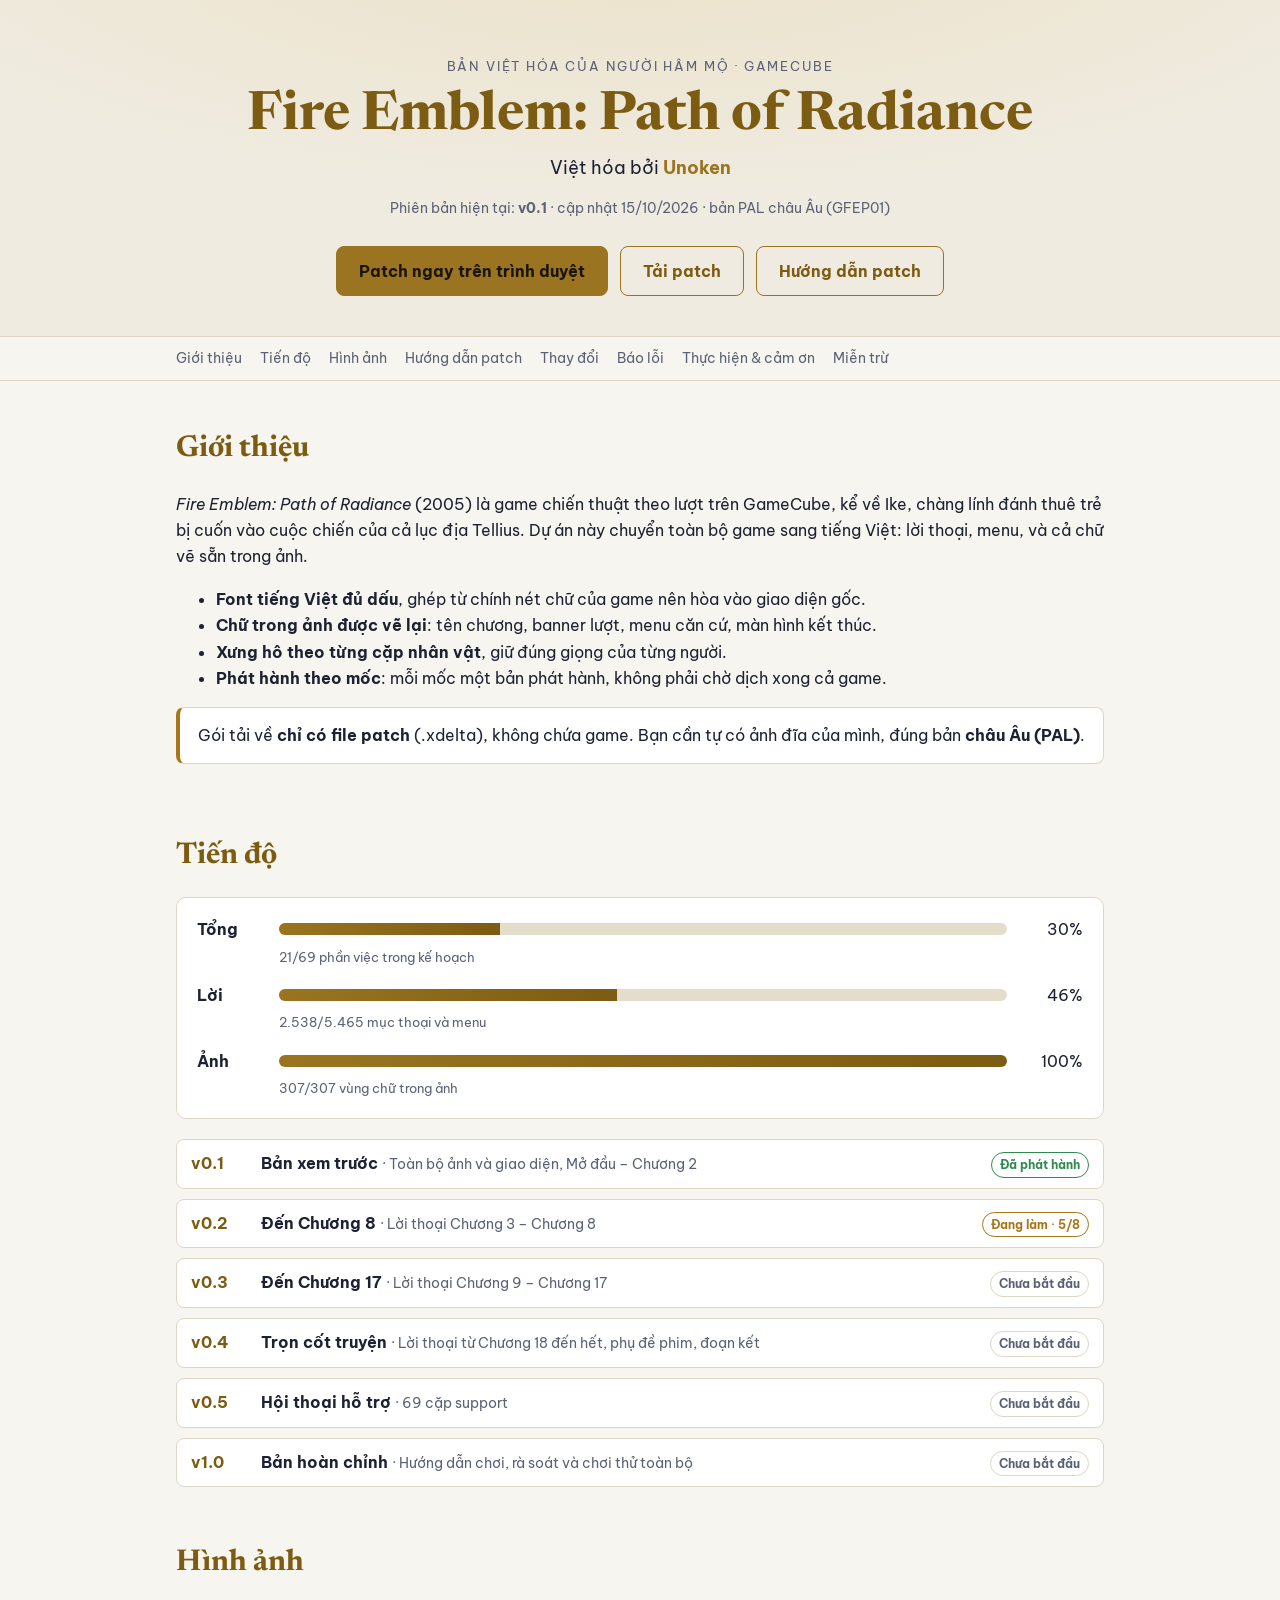
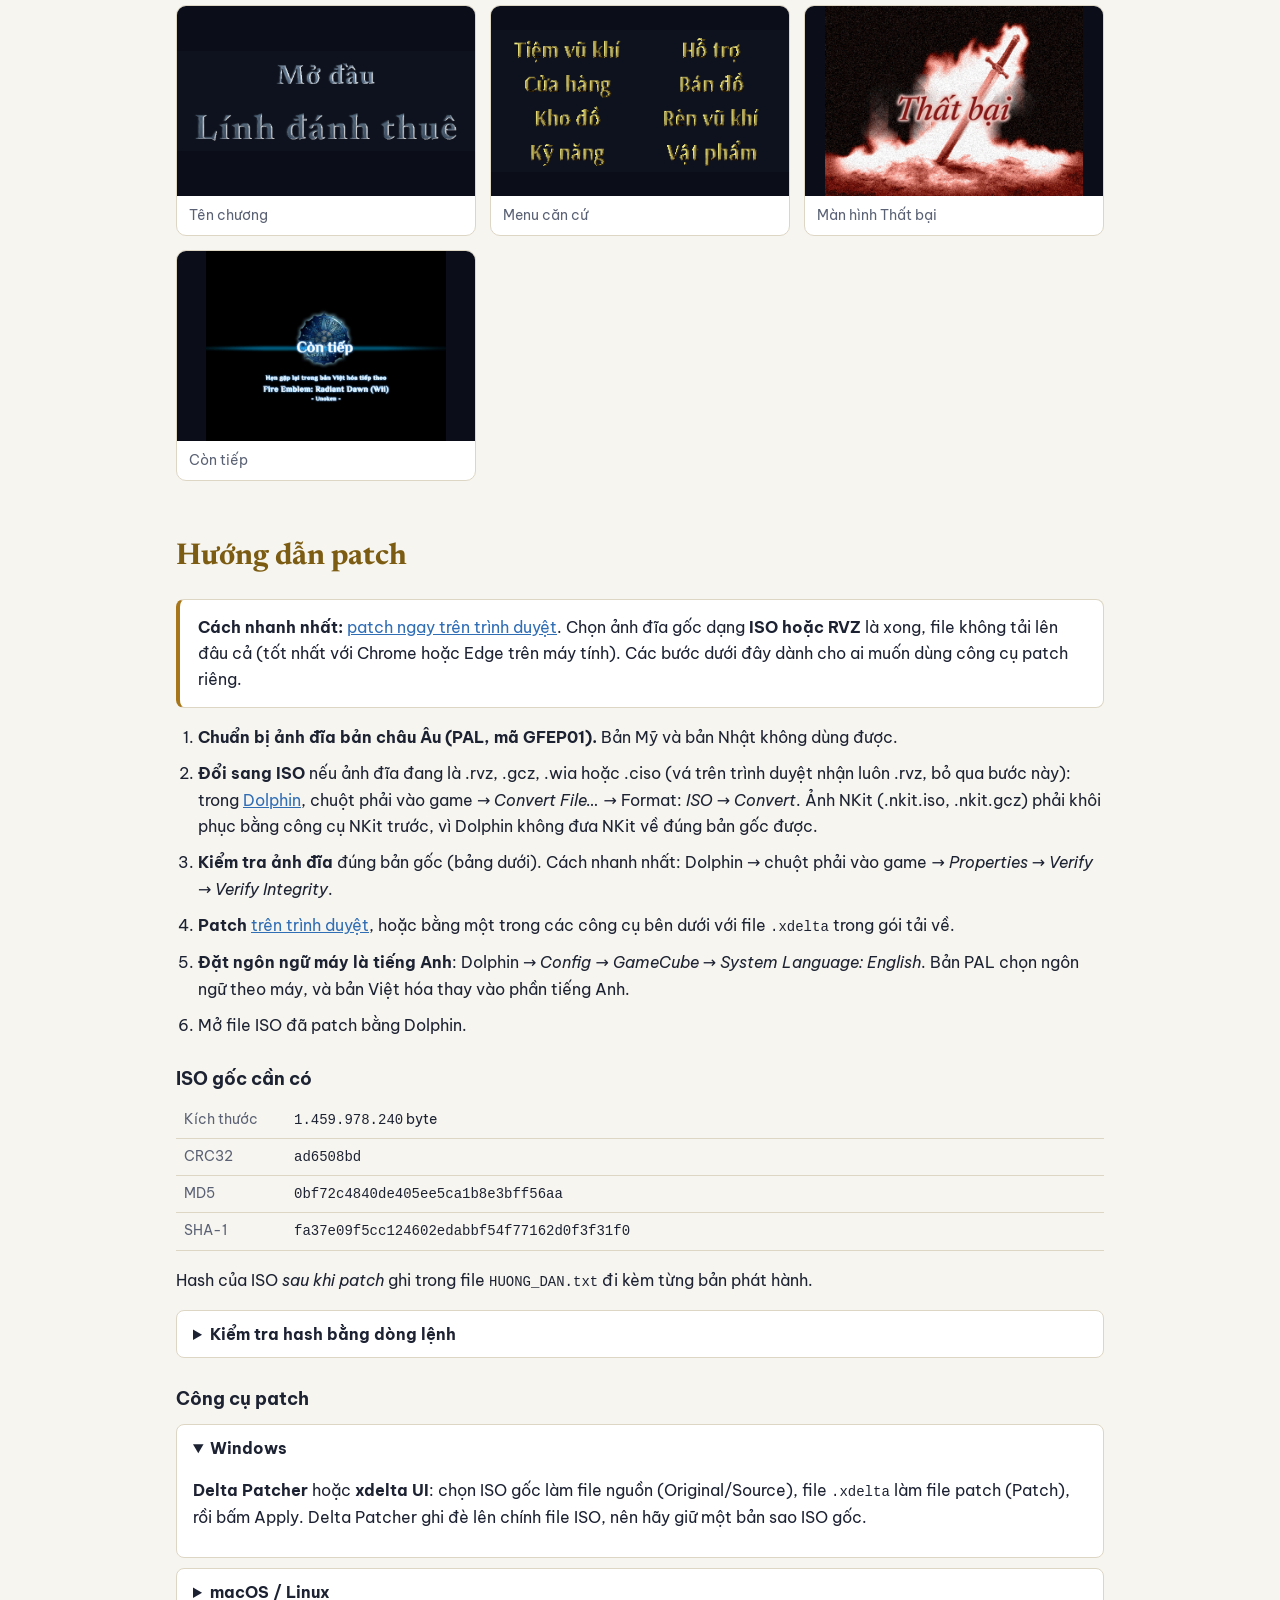
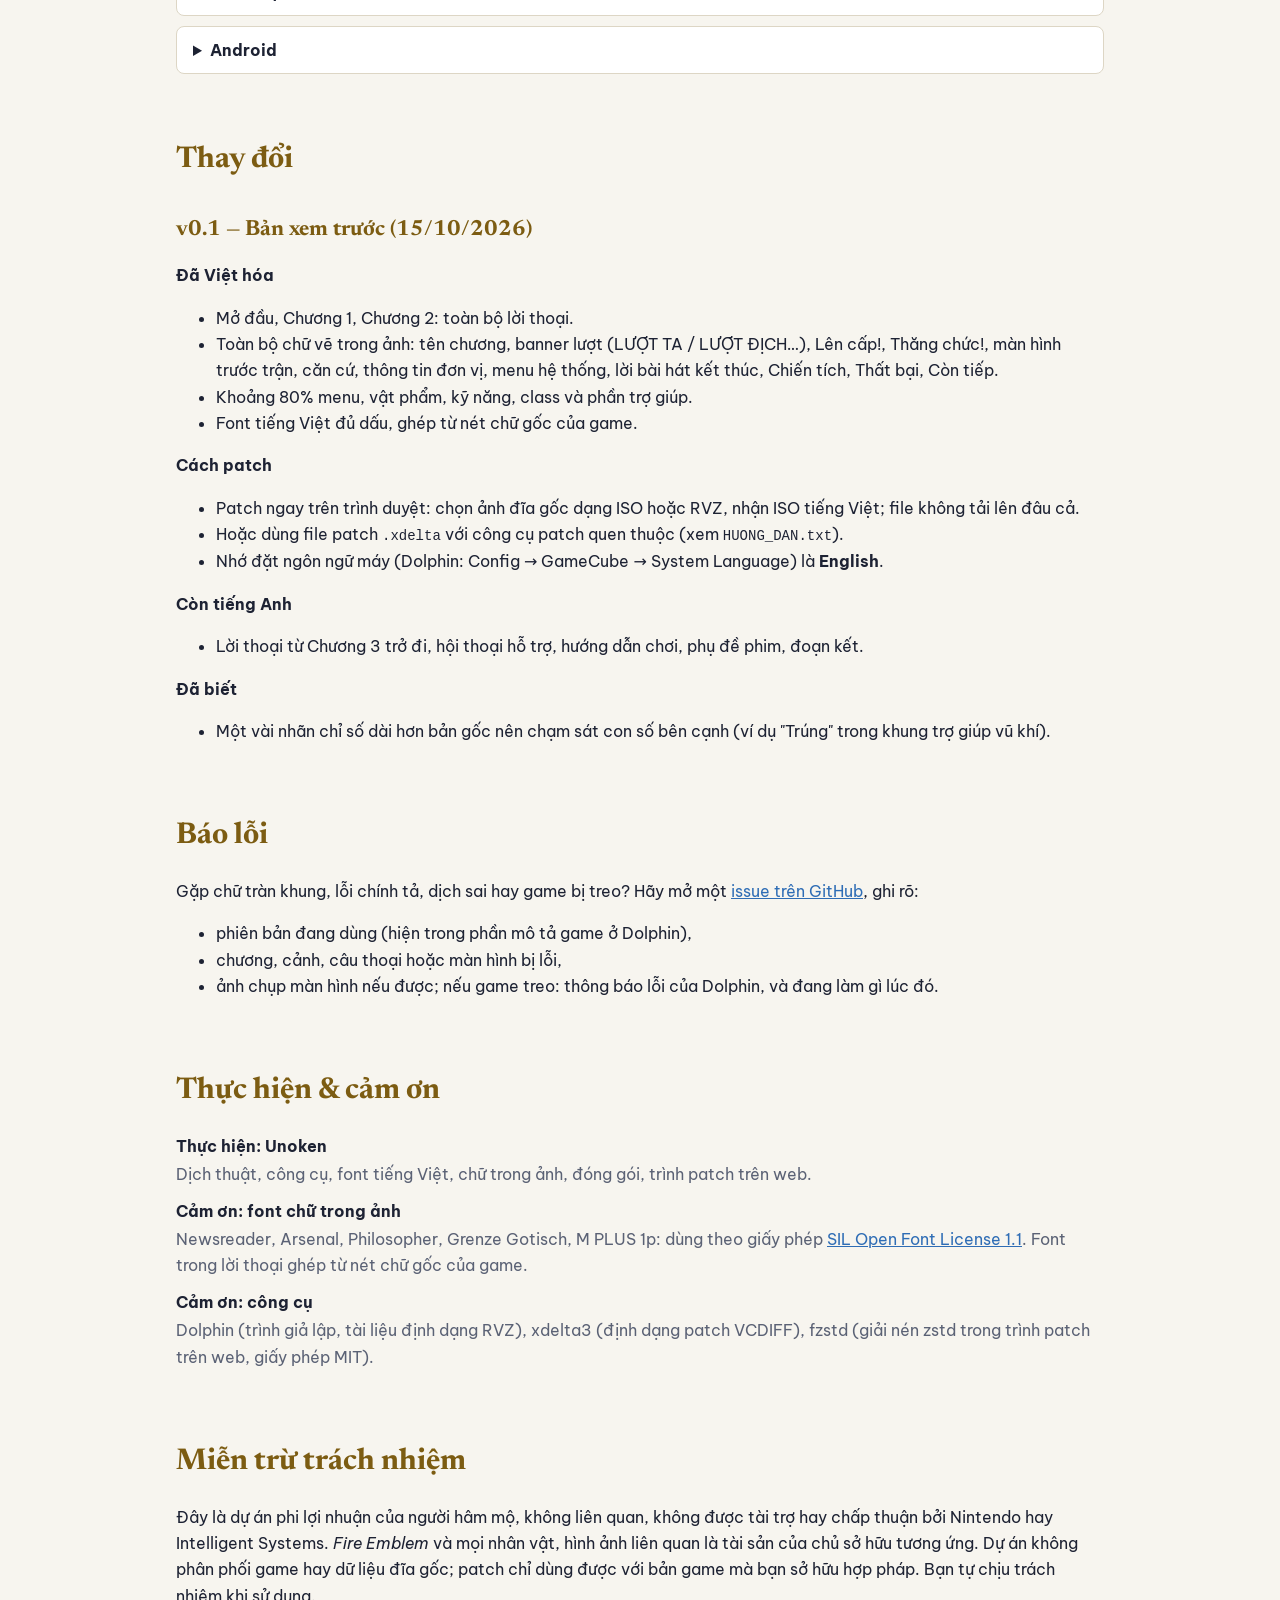
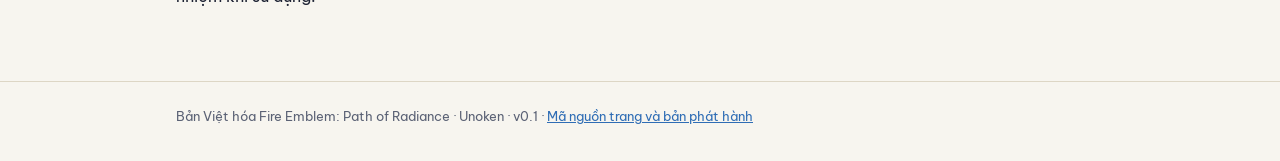
==== index.html @ 2a1ed5e8 "Trang web v0.1 (2026-10-15)" ====
<!doctype html>
<html lang="vi">
<head>
<meta charset="utf-8">
<meta name="viewport" content="width=device-width, initial-scale=1">
<title>Fire Emblem: Path of Radiance — Bản Việt hóa</title>
<meta name="description" content="Bản Việt hóa do người hâm mộ thực hiện cho Fire Emblem: Path of Radiance (GameCube, bản PAL châu Âu). Patch ngay trên trình duyệt hoặc file patch xdelta, hướng dẫn, tiến độ dịch.">
<link rel="preconnect" href="https://fonts.googleapis.com">
<link rel="preconnect" href="https://fonts.gstatic.com" crossorigin>
<link href="https://fonts.googleapis.com/css2?family=Be+Vietnam+Pro:wght@400;500;700&family=Newsreader:opsz,wght@6..72,600;6..72,700&display=swap" rel="stylesheet">
<link rel="stylesheet" href="assets/style.css">
</head>
<body>
<header class="hero">
  <div class="wrap">
    <p class="kicker">Bản Việt hóa của người hâm mộ · GameCube</p>
    <h1>Fire Emblem: Path of Radiance</h1>
    <p class="sub">Việt hóa bởi <span class="by">Unoken</span></p>
    <p class="meta">Phiên bản hiện tại: <strong>v0.1</strong> · cập nhật 15/10/2026 · bản PAL châu Âu (GFEP01)</p>
    <div class="btns">
      <a class="btn primary" href="patch/">Patch ngay trên trình duyệt</a>
      <a class="btn" href="https://github.com/Unoken/FE9-VietHoa/releases/latest">Tải patch</a>
      <a class="btn" href="#huong-dan">Hướng dẫn patch</a>
    </div>
  </div>
</header>

<nav class="toc"><div class="wrap">
  <a href="#gioi-thieu">Giới thiệu</a><a href="#tien-do">Tiến độ</a><a href="#anh">Hình ảnh</a>
  <a href="#huong-dan">Hướng dẫn patch</a><a href="#thay-doi">Thay đổi</a><a href="#bao-loi">Báo lỗi</a>
  <a href="#cam-on">Thực hiện & cảm ơn</a><a href="#mien-tru">Miễn trừ</a>
</div></nav>

<main class="wrap">
<section id="gioi-thieu">
  <h2>Giới thiệu</h2>
  <p><em>Fire Emblem: Path of Radiance</em> (2005) là game chiến thuật theo lượt trên GameCube, kể về Ike, chàng lính đánh thuê trẻ bị cuốn vào cuộc chiến của cả lục địa Tellius. Dự án này chuyển toàn bộ game sang tiếng Việt: lời thoại, menu, và cả chữ vẽ sẵn trong ảnh.</p>
  <ul>
    <li><strong>Font tiếng Việt đủ dấu</strong>, ghép từ chính nét chữ của game nên hòa vào giao diện gốc.</li>
    <li><strong>Chữ trong ảnh được vẽ lại</strong>: tên chương, banner lượt, menu căn cứ, màn hình kết thúc.</li>
    <li><strong>Xưng hô theo từng cặp nhân vật</strong>, giữ đúng giọng của từng người.</li>
    <li><strong>Phát hành theo mốc</strong>: mỗi mốc một bản phát hành, không phải chờ dịch xong cả game.</li>
  </ul>
  <div class="note">Gói tải về <strong>chỉ có file patch</strong> (.xdelta), không chứa game. Bạn cần tự có ảnh đĩa của mình, đúng bản <strong>châu Âu (PAL)</strong>.</div>
</section>

<section id="tien-do">
  <h2>Tiến độ</h2>
  <div class="card progress">
    <div class="prow"><span class="lbl">Tổng</span><div class="bar"><i style="width:30.4%"></i></div><span class="pct">30%</span><span class="det">21/69 phần việc trong kế hoạch</span></div>
    <div class="prow"><span class="lbl">Lời</span><div class="bar"><i style="width:46.4%"></i></div><span class="pct">46%</span><span class="det">2.538/5.465 mục thoại và menu</span></div>
    <div class="prow"><span class="lbl">Ảnh</span><div class="bar"><i style="width:100.0%"></i></div><span class="pct">100%</span><span class="det">307/307 vùng chữ trong ảnh</span></div>
  </div>
  <ul class="miles">
    <li><span class="id">v0.1</span><span><strong>Bản xem trước</strong> <span class="desc">· Toàn bộ ảnh và giao diện, Mở đầu – Chương 2</span></span><span class="tag done">Đã phát hành</span></li>
    <li><span class="id">v0.2</span><span><strong>Đến Chương 8</strong> <span class="desc">· Lời thoại Chương 3 – Chương 8</span></span><span class="tag doing">Đang làm · 5/8</span></li>
    <li><span class="id">v0.3</span><span><strong>Đến Chương 17</strong> <span class="desc">· Lời thoại Chương 9 – Chương 17</span></span><span class="tag">Chưa bắt đầu</span></li>
    <li><span class="id">v0.4</span><span><strong>Trọn cốt truyện</strong> <span class="desc">· Lời thoại từ Chương 18 đến hết, phụ đề phim, đoạn kết</span></span><span class="tag">Chưa bắt đầu</span></li>
    <li><span class="id">v0.5</span><span><strong>Hội thoại hỗ trợ</strong> <span class="desc">· 69 cặp support</span></span><span class="tag">Chưa bắt đầu</span></li>
    <li><span class="id">v1.0</span><span><strong>Bản hoàn chỉnh</strong> <span class="desc">· Hướng dẫn chơi, rà soát và chơi thử toàn bộ</span></span><span class="tag">Chưa bắt đầu</span></li>
  </ul>
</section>

<section id="anh">
  <h2>Hình ảnh</h2>
  <div class="gallery">
    <figure><img src="assets/screens/ten-chuong.png" alt="Tên chương" loading="lazy"><figcaption>Tên chương</figcaption></figure>
    <figure><img src="assets/screens/menu-can-cu.png" alt="Menu căn cứ" loading="lazy"><figcaption>Menu căn cứ</figcaption></figure>
    <figure><img src="assets/screens/that-bai.png" alt="Màn hình Thất bại" loading="lazy"><figcaption>Màn hình Thất bại</figcaption></figure>
    <figure><img src="assets/screens/con-tiep.png" alt="Còn tiếp" loading="lazy"><figcaption>Còn tiếp</figcaption></figure>
  </div>
</section>

<section id="huong-dan">
  <h2>Hướng dẫn patch</h2>
  <div class="note"><strong>Cách nhanh nhất:</strong> <a href="patch/">patch ngay trên trình duyệt</a>. Chọn ảnh đĩa gốc dạng <strong>ISO hoặc RVZ</strong> là xong, file không tải lên đâu cả (tốt nhất với Chrome hoặc Edge trên máy tính). Các bước dưới đây dành cho ai muốn dùng công cụ patch riêng.</div>
  <ol class="steps">
    <li><strong>Chuẩn bị ảnh đĩa bản châu Âu (PAL, mã GFEP01).</strong> Bản Mỹ và bản Nhật không dùng được.</li>
    <li><strong>Đổi sang ISO</strong> nếu ảnh đĩa đang là .rvz, .gcz, .wia hoặc .ciso (vá trên trình duyệt nhận luôn .rvz, bỏ qua bước này): trong <a href="https://dolphin-emu.org">Dolphin</a>, chuột phải vào game → <em>Convert File…</em> → Format: <em>ISO</em> → <em>Convert</em>.
      Ảnh NKit (.nkit.iso, .nkit.gcz) phải khôi phục bằng công cụ NKit trước, vì Dolphin không đưa NKit về đúng bản gốc được.</li>
    <li><strong>Kiểm tra ảnh đĩa</strong> đúng bản gốc (bảng dưới). Cách nhanh nhất: Dolphin → chuột phải vào game → <em>Properties</em> → <em>Verify</em> → <em>Verify Integrity</em>.</li>
    <li><strong>Patch</strong> <a href="patch/">trên trình duyệt</a>, hoặc bằng một trong các công cụ bên dưới với file <code>.xdelta</code> trong gói tải về.</li>
    <li><strong>Đặt ngôn ngữ máy là tiếng Anh</strong>: Dolphin → <em>Config</em> → <em>GameCube</em> → <em>System Language: English</em>. Bản PAL chọn ngôn ngữ theo máy, và bản Việt hóa thay vào phần tiếng Anh.</li>
    <li>Mở file ISO đã patch bằng Dolphin.</li>
  </ol>

  <h3>ISO gốc cần có</h3>
  <table class="hash">
    <tr><td>Kích thước</td><td><code>1.459.978.240</code> byte</td></tr>
    <tr><td>CRC32</td><td><code>ad6508bd</code></td></tr>
    <tr><td>MD5</td><td><code>0bf72c4840de405ee5ca1b8e3bff56aa</code></td></tr>
    <tr><td>SHA-1</td><td><code>fa37e09f5cc124602edabbf54f77162d0f3f31f0</code></td></tr>
  </table>
  <p>Hash của ISO <em>sau khi patch</em> ghi trong file <code>HUONG_DAN.txt</code> đi kèm từng bản phát hành.</p>
  <details><summary>Kiểm tra hash bằng dòng lệnh</summary>
    <p>Windows (PowerShell):</p><pre>Get-FileHash -Algorithm SHA1 "game.iso"</pre>
    <p>macOS:</p><pre>shasum -a 1 game.iso</pre>
    <p>Linux:</p><pre>sha1sum game.iso</pre>
  </details>

  <h3>Công cụ patch</h3>
  <details open><summary>Windows</summary>
    <p><strong>Delta Patcher</strong> hoặc <strong>xdelta UI</strong>: chọn ISO gốc làm file nguồn (Original/Source), file <code>.xdelta</code> làm file patch (Patch), rồi bấm Apply. Delta Patcher ghi đè lên chính file ISO, nên hãy giữ một bản sao ISO gốc.</p>
  </details>
  <details><summary>macOS / Linux</summary>
    <p>Dùng <strong>Delta Patcher</strong> (có giao diện), hoặc dòng lệnh <code>xdelta3</code> (macOS: <code>brew install xdelta</code>; Linux: <code>sudo apt install xdelta3</code>):</p>
    <pre>xdelta3 -d -s "ISO gốc.iso" FE9-VietHoa-Unoken-v0.1.xdelta FE9-VietHoa-Unoken-v0.1.iso</pre>
  </details>
  <details><summary>Android</summary>
    <p>Dùng <strong>UniPatcher</strong>: chọn file patch <code>.xdelta</code> và file ISO gốc, rồi bấm patch. Sau đó mở bằng Dolphin cho Android.</p>
  </details>
</section>

<section id="thay-doi" class="changelog">
  <h2>Thay đổi</h2>
  <h3>v0.1 — Bản xem trước (15/10/2026)</h3>
  <h4>Đã Việt hóa</h4>
  <ul>
    <li>Mở đầu, Chương 1, Chương 2: toàn bộ lời thoại.</li>
    <li>Toàn bộ chữ vẽ trong ảnh: tên chương, banner lượt (LƯỢT TA / LƯỢT ĐỊCH…), Lên cấp!, Thăng chức!, màn hình trước trận, căn cứ, thông tin đơn vị, menu hệ thống, lời bài hát kết thúc, Chiến tích, Thất bại, Còn tiếp.</li>
    <li>Khoảng 80% menu, vật phẩm, kỹ năng, class và phần trợ giúp.</li>
    <li>Font tiếng Việt đủ dấu, ghép từ nét chữ gốc của game.</li>
  </ul>
  <h4>Cách patch</h4>
  <ul>
    <li>Patch ngay trên trình duyệt: chọn ảnh đĩa gốc dạng ISO hoặc RVZ, nhận ISO tiếng Việt; file không tải lên đâu cả.</li>
    <li>Hoặc dùng file patch <code>.xdelta</code> với công cụ patch quen thuộc (xem <code>HUONG_DAN.txt</code>).</li>
    <li>Nhớ đặt ngôn ngữ máy (Dolphin: Config → GameCube → System Language) là <strong>English</strong>.</li>
  </ul>
  <h4>Còn tiếng Anh</h4>
  <ul>
    <li>Lời thoại từ Chương 3 trở đi, hội thoại hỗ trợ, hướng dẫn chơi, phụ đề phim, đoạn kết.</li>
  </ul>
  <h4>Đã biết</h4>
  <ul>
    <li>Một vài nhãn chỉ số dài hơn bản gốc nên chạm sát con số bên cạnh (ví dụ &quot;Trúng&quot; trong khung trợ giúp vũ khí).</li>
  </ul>
</section>

<section id="bao-loi">
  <h2>Báo lỗi</h2>
  <p>Gặp chữ tràn khung, lỗi chính tả, dịch sai hay game bị treo? Hãy mở một <a href="https://github.com/Unoken/FE9-VietHoa/issues">issue trên GitHub</a>, ghi rõ:</p>
  <ul>
    <li>phiên bản đang dùng (hiện trong phần mô tả game ở Dolphin),</li>
    <li>chương, cảnh, câu thoại hoặc màn hình bị lỗi,</li>
    <li>ảnh chụp màn hình nếu được; nếu game treo: thông báo lỗi của Dolphin, và đang làm gì lúc đó.</li>
  </ul>
</section>

<section id="cam-on">
  <h2>Thực hiện & cảm ơn</h2>
  <dl class="credits">
    <dt>Thực hiện: Unoken</dt><dd>Dịch thuật, công cụ, font tiếng Việt, chữ trong ảnh, đóng gói, trình patch trên web.</dd>
    <dt>Cảm ơn: font chữ trong ảnh</dt><dd>Newsreader, Arsenal, Philosopher, Grenze Gotisch, M PLUS 1p: dùng theo giấy phép <a href="https://openfontlicense.org">SIL Open Font License 1.1</a>. Font trong lời thoại ghép từ nét chữ gốc của game.</dd>
    <dt>Cảm ơn: công cụ</dt><dd>Dolphin (trình giả lập, tài liệu định dạng RVZ), xdelta3 (định dạng patch VCDIFF), fzstd (giải nén zstd trong trình patch trên web, giấy phép MIT).</dd>
  </dl>
</section>

<section id="mien-tru">
  <h2>Miễn trừ trách nhiệm</h2>
  <p>Đây là dự án phi lợi nhuận của người hâm mộ, không liên quan, không được tài trợ hay chấp thuận bởi Nintendo hay Intelligent Systems. <em>Fire Emblem</em> và mọi nhân vật, hình ảnh liên quan là tài sản của chủ sở hữu tương ứng. Dự án không phân phối game hay dữ liệu đĩa gốc; patch chỉ dùng được với bản game mà bạn sở hữu hợp pháp. Bạn tự chịu trách nhiệm khi sử dụng.</p>
</section>
</main>

<footer><div class="wrap">
  Bản Việt hóa Fire Emblem: Path of Radiance · Unoken · v0.1 · <a href="https://github.com/Unoken/FE9-VietHoa">Mã nguồn trang và bản phát hành</a>
</div></footer>
</body>
</html>
---- assets/style.css ----
:root {
  --bg: #0e1220; --bg2: #151b2e; --card: #1a2238; --line: #2b3554;
  --text: #e7e9f0; --muted: #a3abc2; --gold: #d9b45a; --gold2: #f0d68f;
  --accent: #6aa6e8; --ok: #6fcf8e; --warn: #e8b85a; --bar: #2b3554;
}
@media (prefers-color-scheme: light) {
  :root {
    --bg: #f7f5ef; --bg2: #efebe0; --card: #ffffff; --line: #ddd6c5;
    --text: #1d2233; --muted: #5b6275; --gold: #9a7420; --gold2: #7c5c12;
    --accent: #2f6db5; --ok: #2f8a4f; --warn: #a8761a; --bar: #e4ddcc;
  }
}
* { box-sizing: border-box; }
[hidden] { display: none !important; }
button.btn { font: inherit; font-weight: 700; }
html { scroll-behavior: smooth; }
body {
  margin: 0; background: var(--bg); color: var(--text);
  font: 16px/1.65 "Be Vietnam Pro", system-ui, -apple-system, "Segoe UI", sans-serif;
}
a { color: var(--accent); }
.wrap { max-width: 960px; margin: 0 auto; padding: 0 16px; }
header.hero {
  background: radial-gradient(1200px 400px at 50% -80px, rgba(217,180,90,.18), transparent 70%), var(--bg2);
  border-bottom: 1px solid var(--line); padding: 56px 0 40px; text-align: center;
}
.hero .kicker { color: var(--muted); letter-spacing: .14em; text-transform: uppercase; font-size: 13px; margin: 0; }
.hero h1 {
  font-family: "Newsreader", Georgia, serif; font-weight: 700; color: var(--gold2);
  font-size: clamp(32px, 6vw, 54px); line-height: 1.1; margin: 10px 0 6px;
}
.hero .sub { font-size: 18px; margin: 0; }
.hero .by { color: var(--gold); font-weight: 700; }
.hero .meta { color: var(--muted); font-size: 14px; margin: 14px 0 26px; }
.btns { display: flex; gap: 12px; justify-content: center; flex-wrap: wrap; }
.btn {
  display: inline-block; padding: 11px 22px; border-radius: 8px; font-weight: 700; text-decoration: none;
  border: 1px solid var(--gold); color: var(--gold2);
}
.btn.primary { background: var(--gold); color: #1a1406; }
nav.toc { border-bottom: 1px solid var(--line); background: var(--bg); position: sticky; top: 0; z-index: 5; }
nav.toc .wrap { display: flex; gap: 18px; overflow-x: auto; padding-top: 10px; padding-bottom: 10px; white-space: nowrap; }
nav.toc a { color: var(--muted); text-decoration: none; font-size: 14px; }
nav.toc a:hover { color: var(--gold2); }
section { padding: 44px 0 8px; }
h2 { font-family: "Newsreader", Georgia, serif; color: var(--gold2); font-size: 30px; margin: 0 0 16px; }
h3 { font-size: 18px; margin: 26px 0 8px; }
.note {
  background: var(--card); border: 1px solid var(--line); border-left: 4px solid var(--warn);
  border-radius: 8px; padding: 14px 18px; margin: 16px 0;
}
.card { background: var(--card); border: 1px solid var(--line); border-radius: 10px; padding: 18px 20px; }
.progress { display: grid; gap: 14px; }
.prow { display: grid; grid-template-columns: 70px 1fr 64px; gap: 12px; align-items: center; }
.prow .lbl { font-weight: 700; }
.prow .pct { text-align: right; font-variant-numeric: tabular-nums; }
.prow .det { grid-column: 2 / 4; color: var(--muted); font-size: 13px; margin-top: -8px; }
.bar { height: 12px; background: var(--bar); border-radius: 6px; overflow: hidden; }
.bar > i { display: block; height: 100%; background: linear-gradient(90deg, var(--gold), var(--gold2)); }
.miles { list-style: none; padding: 0; margin: 20px 0 0; display: grid; gap: 10px; }
.miles li { display: grid; grid-template-columns: 58px 1fr auto; gap: 12px; align-items: baseline;
  background: var(--card); border: 1px solid var(--line); border-radius: 8px; padding: 10px 14px; }
.miles .id { font-weight: 700; color: var(--gold2); }
.miles .desc { color: var(--muted); font-size: 14px; }
.tag { font-size: 12px; font-weight: 700; padding: 2px 8px; border-radius: 99px; border: 1px solid var(--line); color: var(--muted); }
.tag.done { color: var(--ok); border-color: var(--ok); }
.tag.doing { color: var(--warn); border-color: var(--warn); }
.gallery { display: grid; grid-template-columns: repeat(auto-fill, minmax(260px, 1fr)); gap: 14px; }
.gallery figure { margin: 0; background: var(--card); border: 1px solid var(--line); border-radius: 10px; overflow: hidden; }
.gallery img { display: block; width: 100%; height: 190px; object-fit: contain; background: #0b0e18; image-rendering: auto; }
.gallery figcaption { padding: 8px 12px; font-size: 14px; color: var(--muted); }
ol.steps { padding-left: 22px; }
ol.steps > li { margin-bottom: 10px; }
details { background: var(--card); border: 1px solid var(--line); border-radius: 8px; padding: 10px 16px; margin: 10px 0; }
details summary { cursor: pointer; font-weight: 700; }
code, pre { font-family: ui-monospace, SFMono-Regular, Menlo, Consolas, monospace; font-size: 14px; }
pre { background: var(--bg2); border: 1px solid var(--line); border-radius: 6px; padding: 10px 12px; overflow-x: auto; }
table.hash { width: 100%; border-collapse: collapse; font-size: 14px; }
table.hash td { padding: 6px 8px; border-bottom: 1px solid var(--line); vertical-align: top; }
table.hash td:first-child { color: var(--muted); width: 110px; }
table.hash code { word-break: break-all; }
.changelog h3 { color: var(--gold2); font-family: "Newsreader", Georgia, serif; font-size: 22px; }
.changelog h4 { margin: 14px 0 4px; }
.credits dt { font-weight: 700; margin-top: 10px; }
.credits dd { margin: 2px 0 0; color: var(--muted); }
footer { border-top: 1px solid var(--line); margin-top: 48px; padding: 24px 0 40px; color: var(--muted); font-size: 13px; }
@media (max-width: 560px) {
  .miles li { grid-template-columns: 48px 1fr; }
  .miles .tag { grid-column: 2; justify-self: start; }
  .prow { grid-template-columns: 54px 1fr 52px; }
}
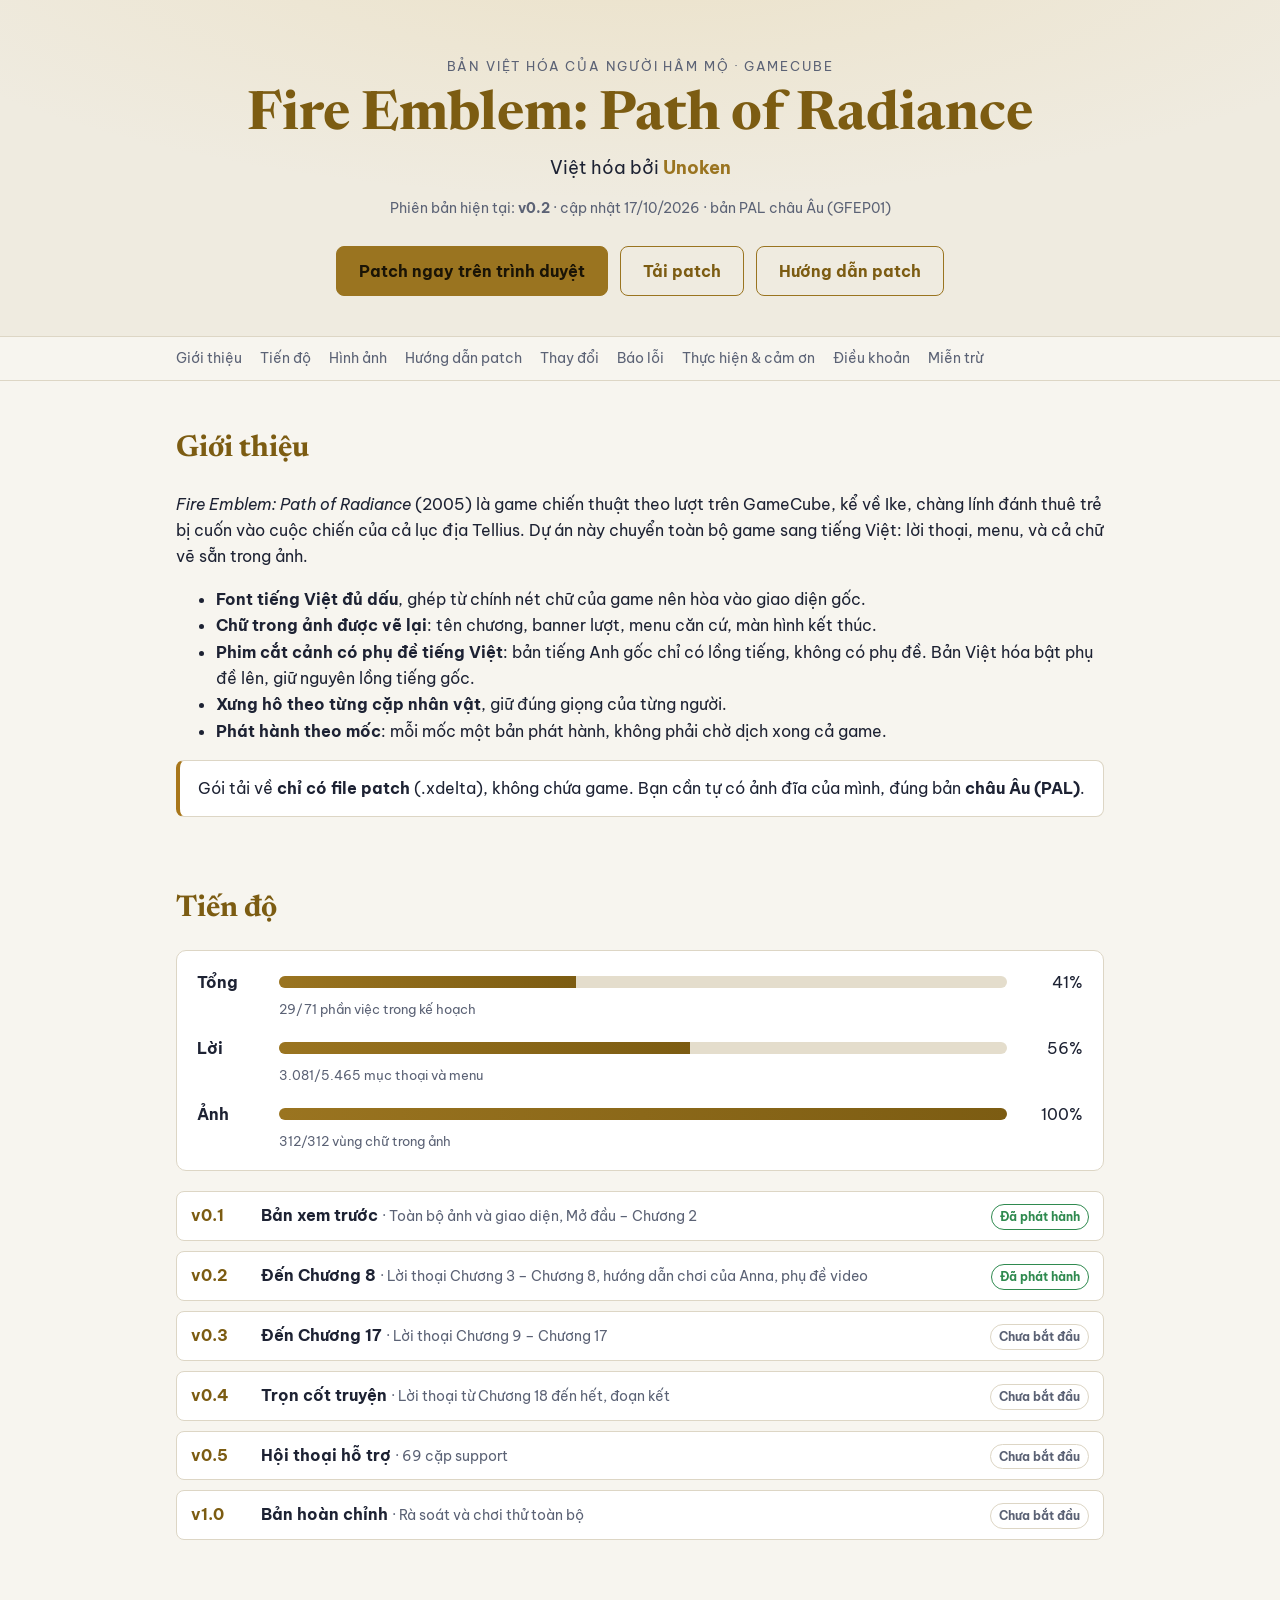
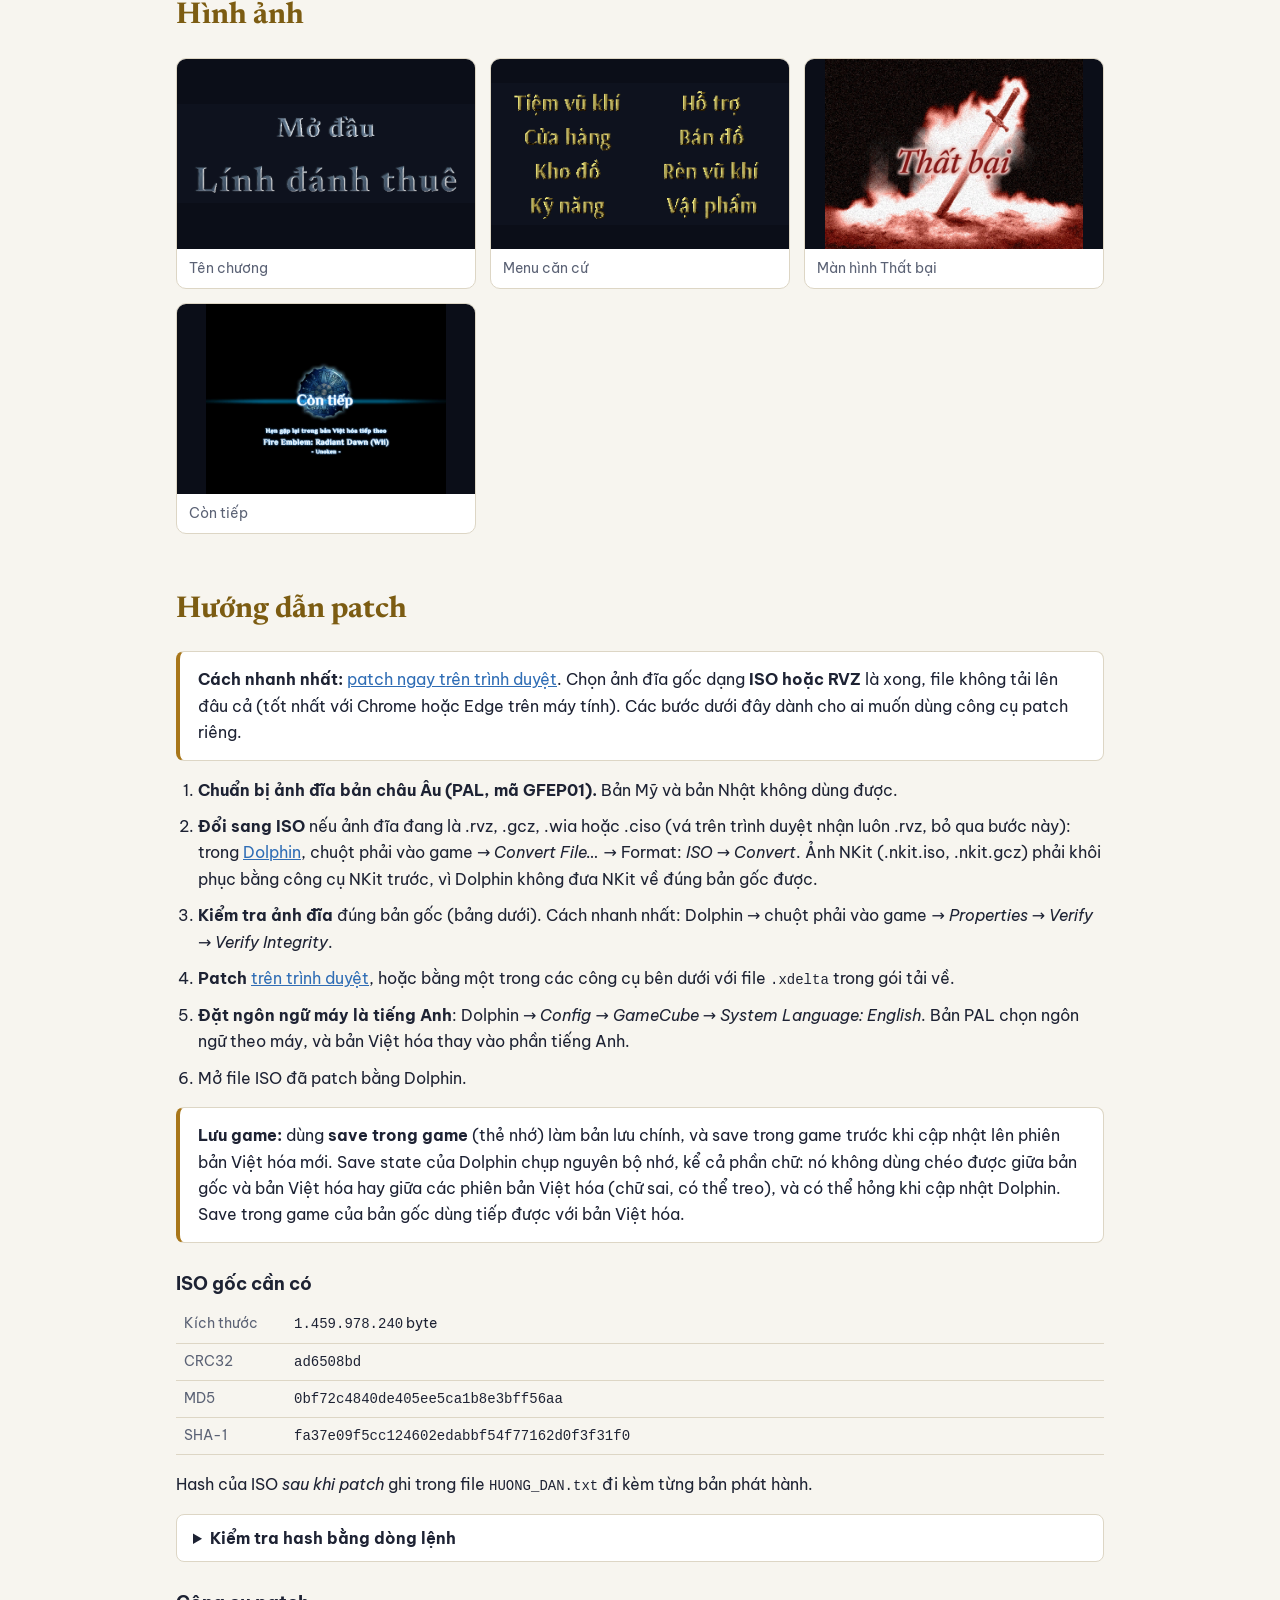
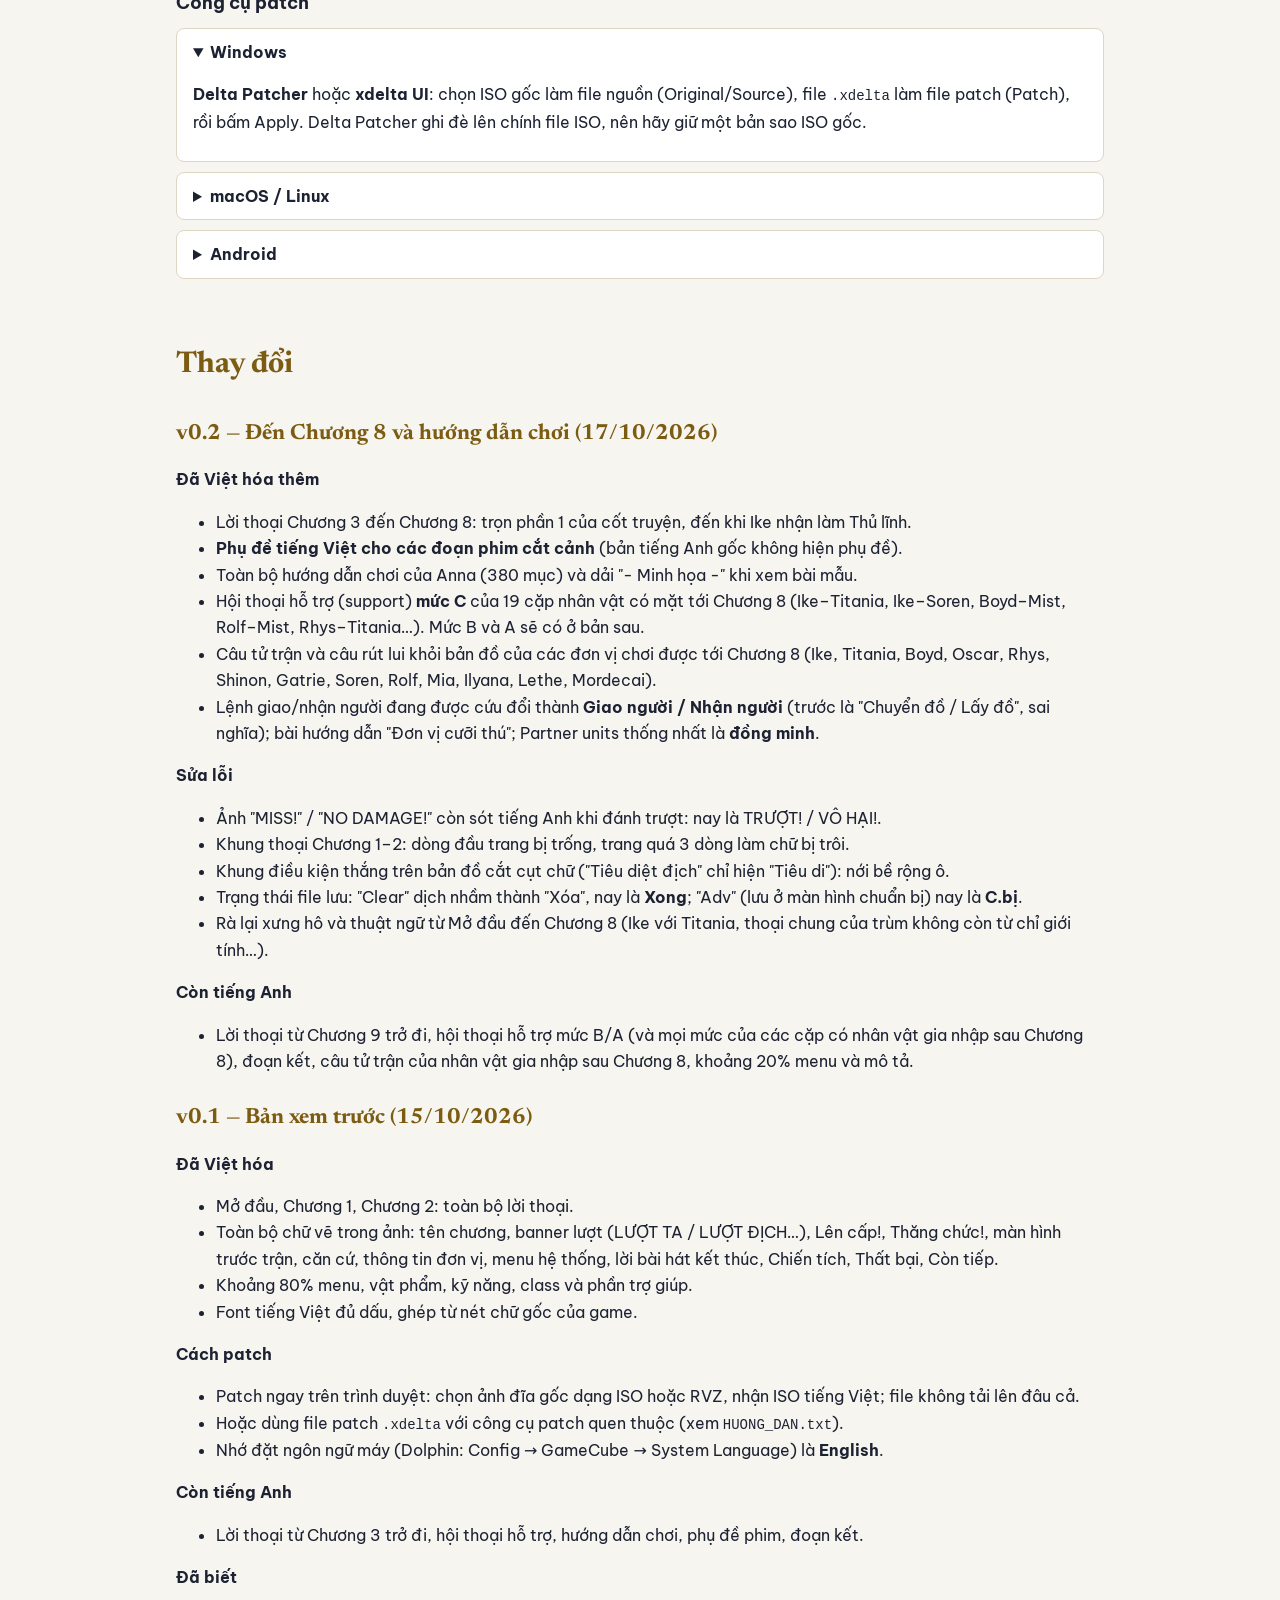
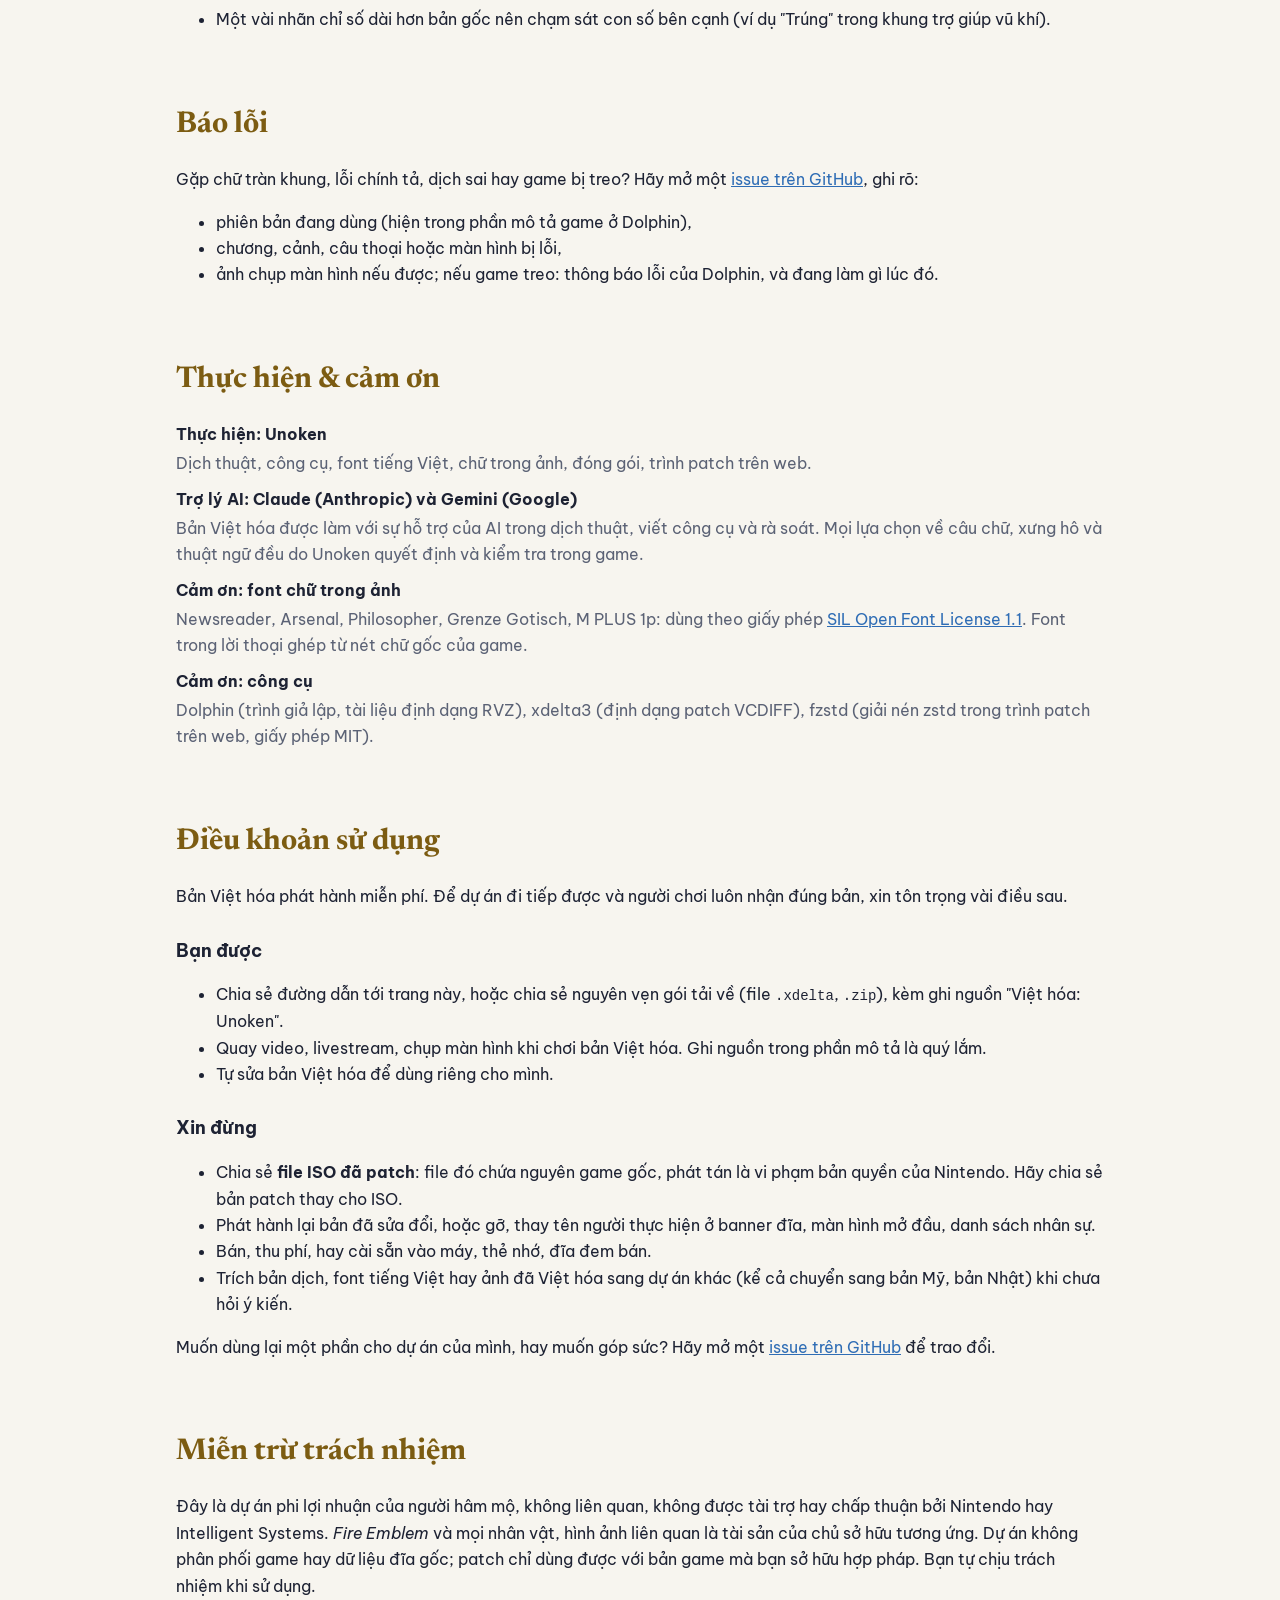
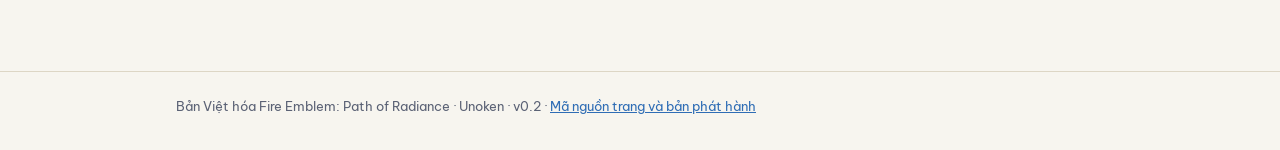
==== commit a6810e9d: "Trang web v0.2 (2026-10-17)" ====
--- a/index.html
+++ b/index.html
@@ -16,7 +16,7 @@
     <p class="kicker">Bản Việt hóa của người hâm mộ · GameCube</p>
     <h1>Fire Emblem: Path of Radiance</h1>
     <p class="sub">Việt hóa bởi <span class="by">Unoken</span></p>
-    <p class="meta">Phiên bản hiện tại: <strong>v0.1</strong> · cập nhật 15/10/2026 · bản PAL châu Âu (GFEP01)</p>
+    <p class="meta">Phiên bản hiện tại: <strong>v0.2</strong> · cập nhật 17/10/2026 · bản PAL châu Âu (GFEP01)</p>
     <div class="btns">
       <a class="btn primary" href="patch/">Patch ngay trên trình duyệt</a>
       <a class="btn" href="https://github.com/Unoken/FE9-VietHoa/releases/latest">Tải patch</a>
@@ -28,7 +28,7 @@
 <nav class="toc"><div class="wrap">
   <a href="#gioi-thieu">Giới thiệu</a><a href="#tien-do">Tiến độ</a><a href="#anh">Hình ảnh</a>
   <a href="#huong-dan">Hướng dẫn patch</a><a href="#thay-doi">Thay đổi</a><a href="#bao-loi">Báo lỗi</a>
-  <a href="#cam-on">Thực hiện & cảm ơn</a><a href="#mien-tru">Miễn trừ</a>
+  <a href="#cam-on">Thực hiện & cảm ơn</a><a href="#dieu-khoan">Điều khoản</a><a href="#mien-tru">Miễn trừ</a>
 </div></nav>
 
 <main class="wrap">
@@ -38,6 +38,7 @@
   <ul>
     <li><strong>Font tiếng Việt đủ dấu</strong>, ghép từ chính nét chữ của game nên hòa vào giao diện gốc.</li>
     <li><strong>Chữ trong ảnh được vẽ lại</strong>: tên chương, banner lượt, menu căn cứ, màn hình kết thúc.</li>
+    <li><strong>Phim cắt cảnh có phụ đề tiếng Việt</strong>: bản tiếng Anh gốc chỉ có lồng tiếng, không có phụ đề. Bản Việt hóa bật phụ đề lên, giữ nguyên lồng tiếng gốc.</li>
     <li><strong>Xưng hô theo từng cặp nhân vật</strong>, giữ đúng giọng của từng người.</li>
     <li><strong>Phát hành theo mốc</strong>: mỗi mốc một bản phát hành, không phải chờ dịch xong cả game.</li>
   </ul>
@@ -47,17 +48,17 @@
 <section id="tien-do">
   <h2>Tiến độ</h2>
   <div class="card progress">
-    <div class="prow"><span class="lbl">Tổng</span><div class="bar"><i style="width:30.4%"></i></div><span class="pct">30%</span><span class="det">21/69 phần việc trong kế hoạch</span></div>
-    <div class="prow"><span class="lbl">Lời</span><div class="bar"><i style="width:46.4%"></i></div><span class="pct">46%</span><span class="det">2.538/5.465 mục thoại và menu</span></div>
-    <div class="prow"><span class="lbl">Ảnh</span><div class="bar"><i style="width:100.0%"></i></div><span class="pct">100%</span><span class="det">307/307 vùng chữ trong ảnh</span></div>
+    <div class="prow"><span class="lbl">Tổng</span><div class="bar"><i style="width:40.8%"></i></div><span class="pct">41%</span><span class="det">29/71 phần việc trong kế hoạch</span></div>
+    <div class="prow"><span class="lbl">Lời</span><div class="bar"><i style="width:56.4%"></i></div><span class="pct">56%</span><span class="det">3.081/5.465 mục thoại và menu</span></div>
+    <div class="prow"><span class="lbl">Ảnh</span><div class="bar"><i style="width:100.0%"></i></div><span class="pct">100%</span><span class="det">312/312 vùng chữ trong ảnh</span></div>
   </div>
   <ul class="miles">
     <li><span class="id">v0.1</span><span><strong>Bản xem trước</strong> <span class="desc">· Toàn bộ ảnh và giao diện, Mở đầu – Chương 2</span></span><span class="tag done">Đã phát hành</span></li>
-    <li><span class="id">v0.2</span><span><strong>Đến Chương 8</strong> <span class="desc">· Lời thoại Chương 3 – Chương 8</span></span><span class="tag doing">Đang làm · 5/8</span></li>
+    <li><span class="id">v0.2</span><span><strong>Đến Chương 8</strong> <span class="desc">· Lời thoại Chương 3 – Chương 8, hướng dẫn chơi của Anna, phụ đề video</span></span><span class="tag done">Đã phát hành</span></li>
     <li><span class="id">v0.3</span><span><strong>Đến Chương 17</strong> <span class="desc">· Lời thoại Chương 9 – Chương 17</span></span><span class="tag">Chưa bắt đầu</span></li>
-    <li><span class="id">v0.4</span><span><strong>Trọn cốt truyện</strong> <span class="desc">· Lời thoại từ Chương 18 đến hết, phụ đề phim, đoạn kết</span></span><span class="tag">Chưa bắt đầu</span></li>
+    <li><span class="id">v0.4</span><span><strong>Trọn cốt truyện</strong> <span class="desc">· Lời thoại từ Chương 18 đến hết, đoạn kết</span></span><span class="tag">Chưa bắt đầu</span></li>
     <li><span class="id">v0.5</span><span><strong>Hội thoại hỗ trợ</strong> <span class="desc">· 69 cặp support</span></span><span class="tag">Chưa bắt đầu</span></li>
-    <li><span class="id">v1.0</span><span><strong>Bản hoàn chỉnh</strong> <span class="desc">· Hướng dẫn chơi, rà soát và chơi thử toàn bộ</span></span><span class="tag">Chưa bắt đầu</span></li>
+    <li><span class="id">v1.0</span><span><strong>Bản hoàn chỉnh</strong> <span class="desc">· Rà soát và chơi thử toàn bộ</span></span><span class="tag">Chưa bắt đầu</span></li>
   </ul>
 </section>
 
@@ -83,6 +84,7 @@
     <li><strong>Đặt ngôn ngữ máy là tiếng Anh</strong>: Dolphin → <em>Config</em> → <em>GameCube</em> → <em>System Language: English</em>. Bản PAL chọn ngôn ngữ theo máy, và bản Việt hóa thay vào phần tiếng Anh.</li>
     <li>Mở file ISO đã patch bằng Dolphin.</li>
   </ol>
+  <div class="note"><strong>Lưu game:</strong> dùng <strong>save trong game</strong> (thẻ nhớ) làm bản lưu chính, và save trong game trước khi cập nhật lên phiên bản Việt hóa mới. Save state của Dolphin chụp nguyên bộ nhớ, kể cả phần chữ: nó không dùng chéo được giữa bản gốc và bản Việt hóa hay giữa các phiên bản Việt hóa (chữ sai, có thể treo), và có thể hỏng khi cập nhật Dolphin. Save trong game của bản gốc dùng tiếp được với bản Việt hóa.</div>
 
   <h3>ISO gốc cần có</h3>
   <table class="hash">
@@ -104,7 +106,7 @@
   </details>
   <details><summary>macOS / Linux</summary>
     <p>Dùng <strong>Delta Patcher</strong> (có giao diện), hoặc dòng lệnh <code>xdelta3</code> (macOS: <code>brew install xdelta</code>; Linux: <code>sudo apt install xdelta3</code>):</p>
-    <pre>xdelta3 -d -s "ISO gốc.iso" FE9-VietHoa-Unoken-v0.1.xdelta FE9-VietHoa-Unoken-v0.1.iso</pre>
+    <pre>xdelta3 -d -s "ISO gốc.iso" FE9-VietHoa-Unoken-v0.2.xdelta FE9-VietHoa-Unoken-v0.2.iso</pre>
   </details>
   <details><summary>Android</summary>
     <p>Dùng <strong>UniPatcher</strong>: chọn file patch <code>.xdelta</code> và file ISO gốc, rồi bấm patch. Sau đó mở bằng Dolphin cho Android.</p>
@@ -113,6 +115,28 @@
 
 <section id="thay-doi" class="changelog">
   <h2>Thay đổi</h2>
+  <h3>v0.2 — Đến Chương 8 và hướng dẫn chơi (17/10/2026)</h3>
+  <h4>Đã Việt hóa thêm</h4>
+  <ul>
+    <li>Lời thoại Chương 3 đến Chương 8: trọn phần 1 của cốt truyện, đến khi Ike nhận làm Thủ lĩnh.</li>
+    <li><strong>Phụ đề tiếng Việt cho các đoạn phim cắt cảnh</strong> (bản tiếng Anh gốc không hiện phụ đề).</li>
+    <li>Toàn bộ hướng dẫn chơi của Anna (380 mục) và dải &quot;- Minh họa -&quot; khi xem bài mẫu.</li>
+    <li>Hội thoại hỗ trợ (support) <strong>mức C</strong> của 19 cặp nhân vật có mặt tới Chương 8 (Ike–Titania, Ike–Soren, Boyd–Mist, Rolf–Mist, Rhys–Titania…). Mức B và A sẽ có ở bản sau.</li>
+    <li>Câu tử trận và câu rút lui khỏi bản đồ của các đơn vị chơi được tới Chương 8 (Ike, Titania, Boyd, Oscar, Rhys, Shinon, Gatrie, Soren, Rolf, Mia, Ilyana, Lethe, Mordecai).</li>
+    <li>Lệnh giao/nhận người đang được cứu đổi thành <strong>Giao người / Nhận người</strong> (trước là &quot;Chuyển đồ / Lấy đồ&quot;, sai nghĩa); bài hướng dẫn &quot;Đơn vị cưỡi thú&quot;; Partner units thống nhất là <strong>đồng minh</strong>.</li>
+  </ul>
+  <h4>Sửa lỗi</h4>
+  <ul>
+    <li>Ảnh &quot;MISS!&quot; / &quot;NO DAMAGE!&quot; còn sót tiếng Anh khi đánh trượt: nay là TRƯỢT! / VÔ HẠI!.</li>
+    <li>Khung thoại Chương 1–2: dòng đầu trang bị trống, trang quá 3 dòng làm chữ bị trôi.</li>
+    <li>Khung điều kiện thắng trên bản đồ cắt cụt chữ (&quot;Tiêu diệt địch&quot; chỉ hiện &quot;Tiêu di&quot;): nới bề rộng ô.</li>
+    <li>Trạng thái file lưu: &quot;Clear&quot; dịch nhầm thành &quot;Xóa&quot;, nay là <strong>Xong</strong>; &quot;Adv&quot; (lưu ở màn hình chuẩn bị) nay là <strong>C.bị</strong>.</li>
+    <li>Rà lại xưng hô và thuật ngữ từ Mở đầu đến Chương 8 (Ike với Titania, thoại chung của trùm không còn từ chỉ giới tính…).</li>
+  </ul>
+  <h4>Còn tiếng Anh</h4>
+  <ul>
+    <li>Lời thoại từ Chương 9 trở đi, hội thoại hỗ trợ mức B/A (và mọi mức của các cặp có nhân vật gia nhập sau Chương 8), đoạn kết, câu tử trận của nhân vật gia nhập sau Chương 8, khoảng 20% menu và mô tả.</li>
+  </ul>
   <h3>v0.1 — Bản xem trước (15/10/2026)</h3>
   <h4>Đã Việt hóa</h4>
   <ul>
@@ -151,11 +175,31 @@
   <h2>Thực hiện & cảm ơn</h2>
   <dl class="credits">
     <dt>Thực hiện: Unoken</dt><dd>Dịch thuật, công cụ, font tiếng Việt, chữ trong ảnh, đóng gói, trình patch trên web.</dd>
+    <dt>Trợ lý AI: Claude (Anthropic) và Gemini (Google)</dt><dd>Bản Việt hóa được làm với sự hỗ trợ của AI trong dịch thuật, viết công cụ và rà soát. Mọi lựa chọn về câu chữ, xưng hô và thuật ngữ đều do Unoken quyết định và kiểm tra trong game.</dd>
     <dt>Cảm ơn: font chữ trong ảnh</dt><dd>Newsreader, Arsenal, Philosopher, Grenze Gotisch, M PLUS 1p: dùng theo giấy phép <a href="https://openfontlicense.org">SIL Open Font License 1.1</a>. Font trong lời thoại ghép từ nét chữ gốc của game.</dd>
     <dt>Cảm ơn: công cụ</dt><dd>Dolphin (trình giả lập, tài liệu định dạng RVZ), xdelta3 (định dạng patch VCDIFF), fzstd (giải nén zstd trong trình patch trên web, giấy phép MIT).</dd>
   </dl>
 </section>
 
+<section id="dieu-khoan">
+  <h2>Điều khoản sử dụng</h2>
+  <p>Bản Việt hóa phát hành miễn phí. Để dự án đi tiếp được và người chơi luôn nhận đúng bản, xin tôn trọng vài điều sau.</p>
+  <h3>Bạn được</h3>
+  <ul>
+    <li>Chia sẻ đường dẫn tới trang này, hoặc chia sẻ nguyên vẹn gói tải về (file <code>.xdelta</code>, <code>.zip</code>), kèm ghi nguồn "Việt hóa: Unoken".</li>
+    <li>Quay video, livestream, chụp màn hình khi chơi bản Việt hóa. Ghi nguồn trong phần mô tả là quý lắm.</li>
+    <li>Tự sửa bản Việt hóa để dùng riêng cho mình.</li>
+  </ul>
+  <h3>Xin đừng</h3>
+  <ul>
+    <li>Chia sẻ <strong>file ISO đã patch</strong>: file đó chứa nguyên game gốc, phát tán là vi phạm bản quyền của Nintendo. Hãy chia sẻ bản patch thay cho ISO.</li>
+    <li>Phát hành lại bản đã sửa đổi, hoặc gỡ, thay tên người thực hiện ở banner đĩa, màn hình mở đầu, danh sách nhân sự.</li>
+    <li>Bán, thu phí, hay cài sẵn vào máy, thẻ nhớ, đĩa đem bán.</li>
+    <li>Trích bản dịch, font tiếng Việt hay ảnh đã Việt hóa sang dự án khác (kể cả chuyển sang bản Mỹ, bản Nhật) khi chưa hỏi ý kiến.</li>
+  </ul>
+  <p>Muốn dùng lại một phần cho dự án của mình, hay muốn góp sức? Hãy mở một <a href="https://github.com/Unoken/FE9-VietHoa/issues">issue trên GitHub</a> để trao đổi.</p>
+</section>
+
 <section id="mien-tru">
   <h2>Miễn trừ trách nhiệm</h2>
   <p>Đây là dự án phi lợi nhuận của người hâm mộ, không liên quan, không được tài trợ hay chấp thuận bởi Nintendo hay Intelligent Systems. <em>Fire Emblem</em> và mọi nhân vật, hình ảnh liên quan là tài sản của chủ sở hữu tương ứng. Dự án không phân phối game hay dữ liệu đĩa gốc; patch chỉ dùng được với bản game mà bạn sở hữu hợp pháp. Bạn tự chịu trách nhiệm khi sử dụng.</p>
@@ -163,7 +207,7 @@
 </main>
 
 <footer><div class="wrap">
-  Bản Việt hóa Fire Emblem: Path of Radiance · Unoken · v0.1 · <a href="https://github.com/Unoken/FE9-VietHoa">Mã nguồn trang và bản phát hành</a>
+  Bản Việt hóa Fire Emblem: Path of Radiance · Unoken · v0.2 · <a href="https://github.com/Unoken/FE9-VietHoa">Mã nguồn trang và bản phát hành</a>
 </div></footer>
 </body>
 </html>
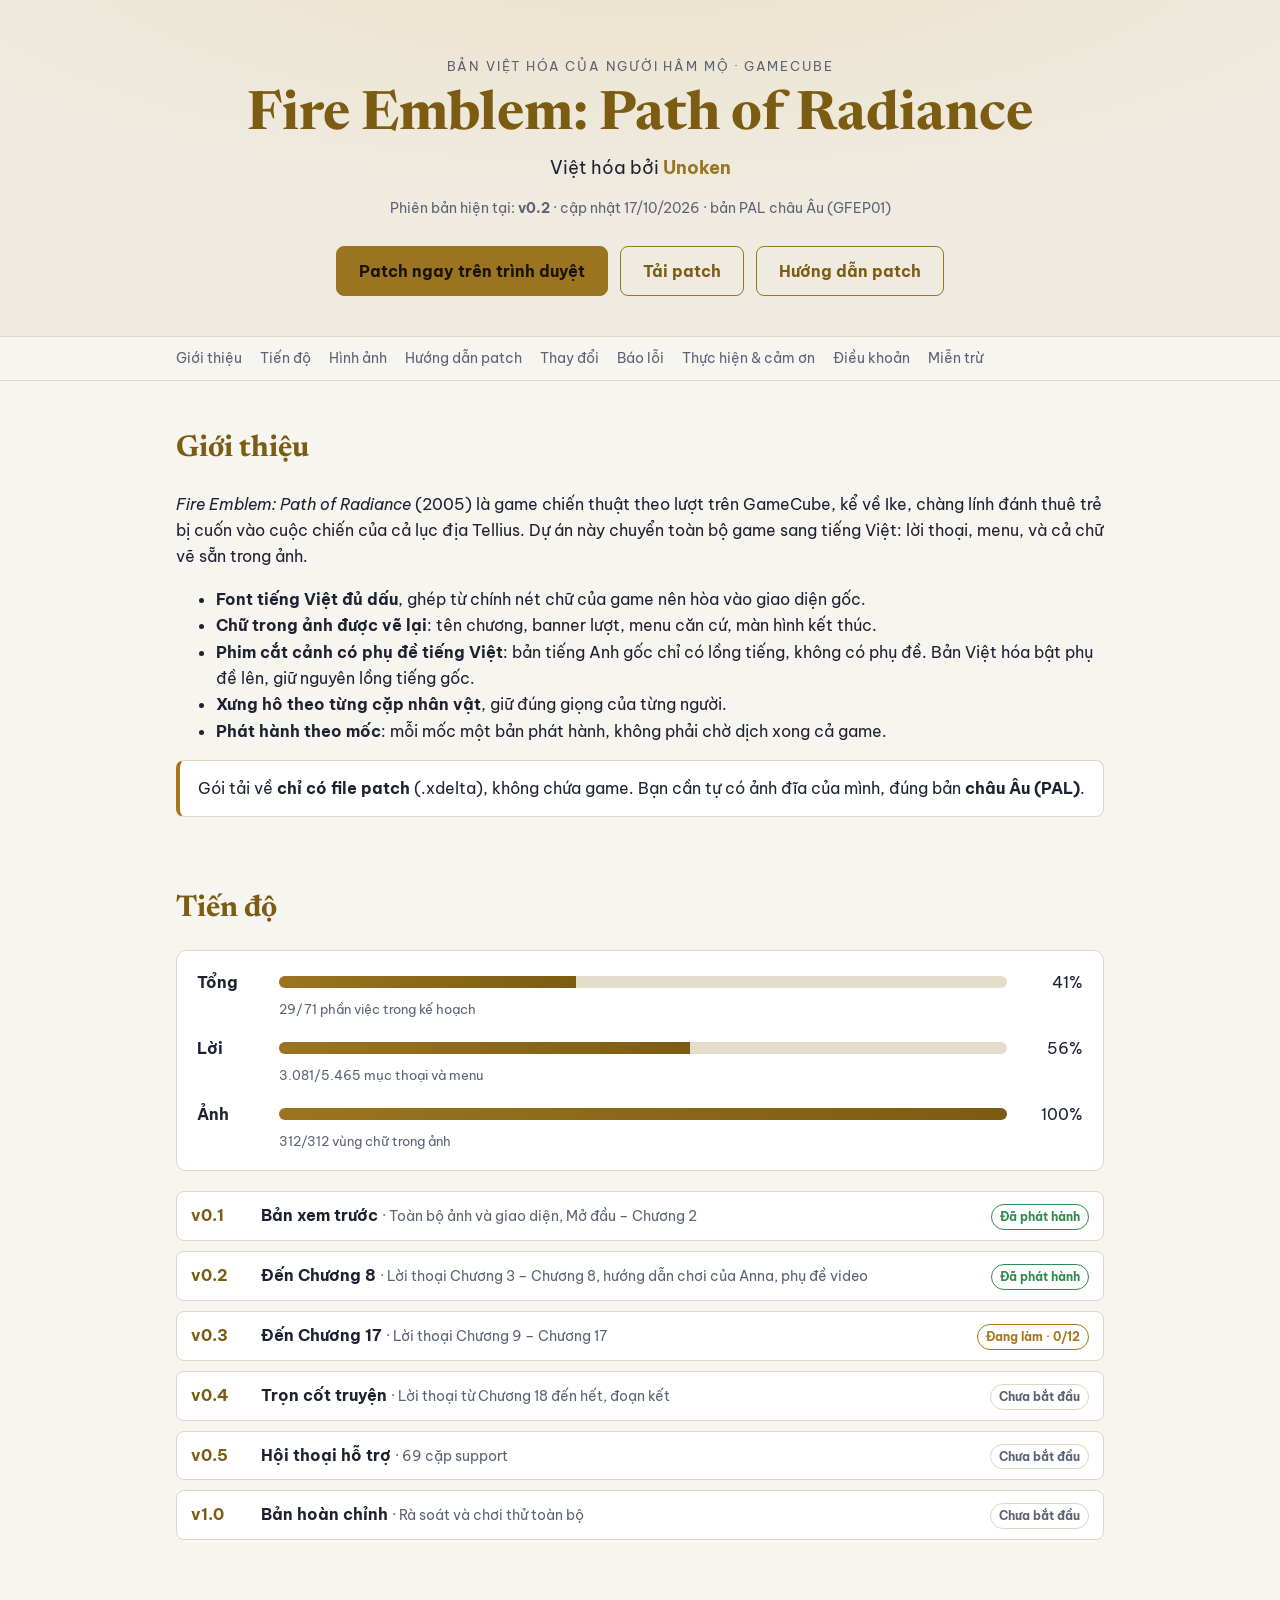
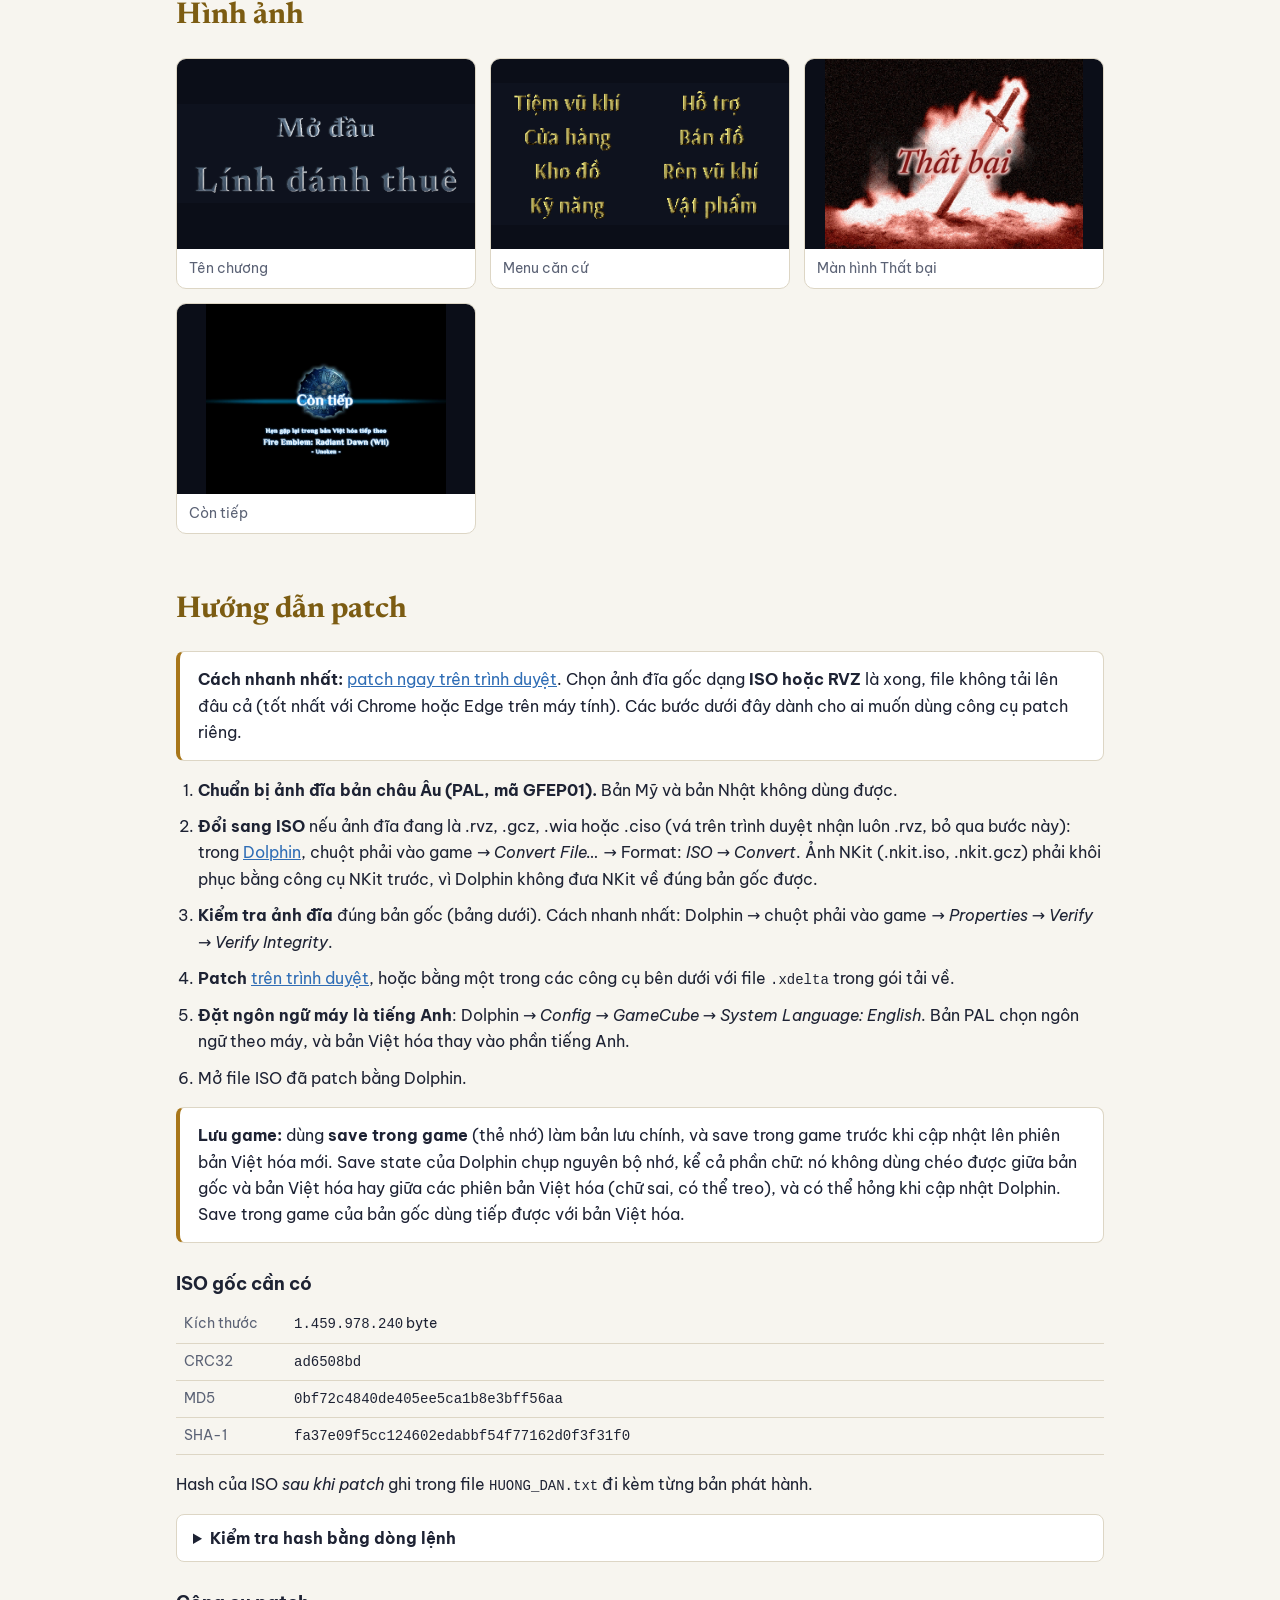
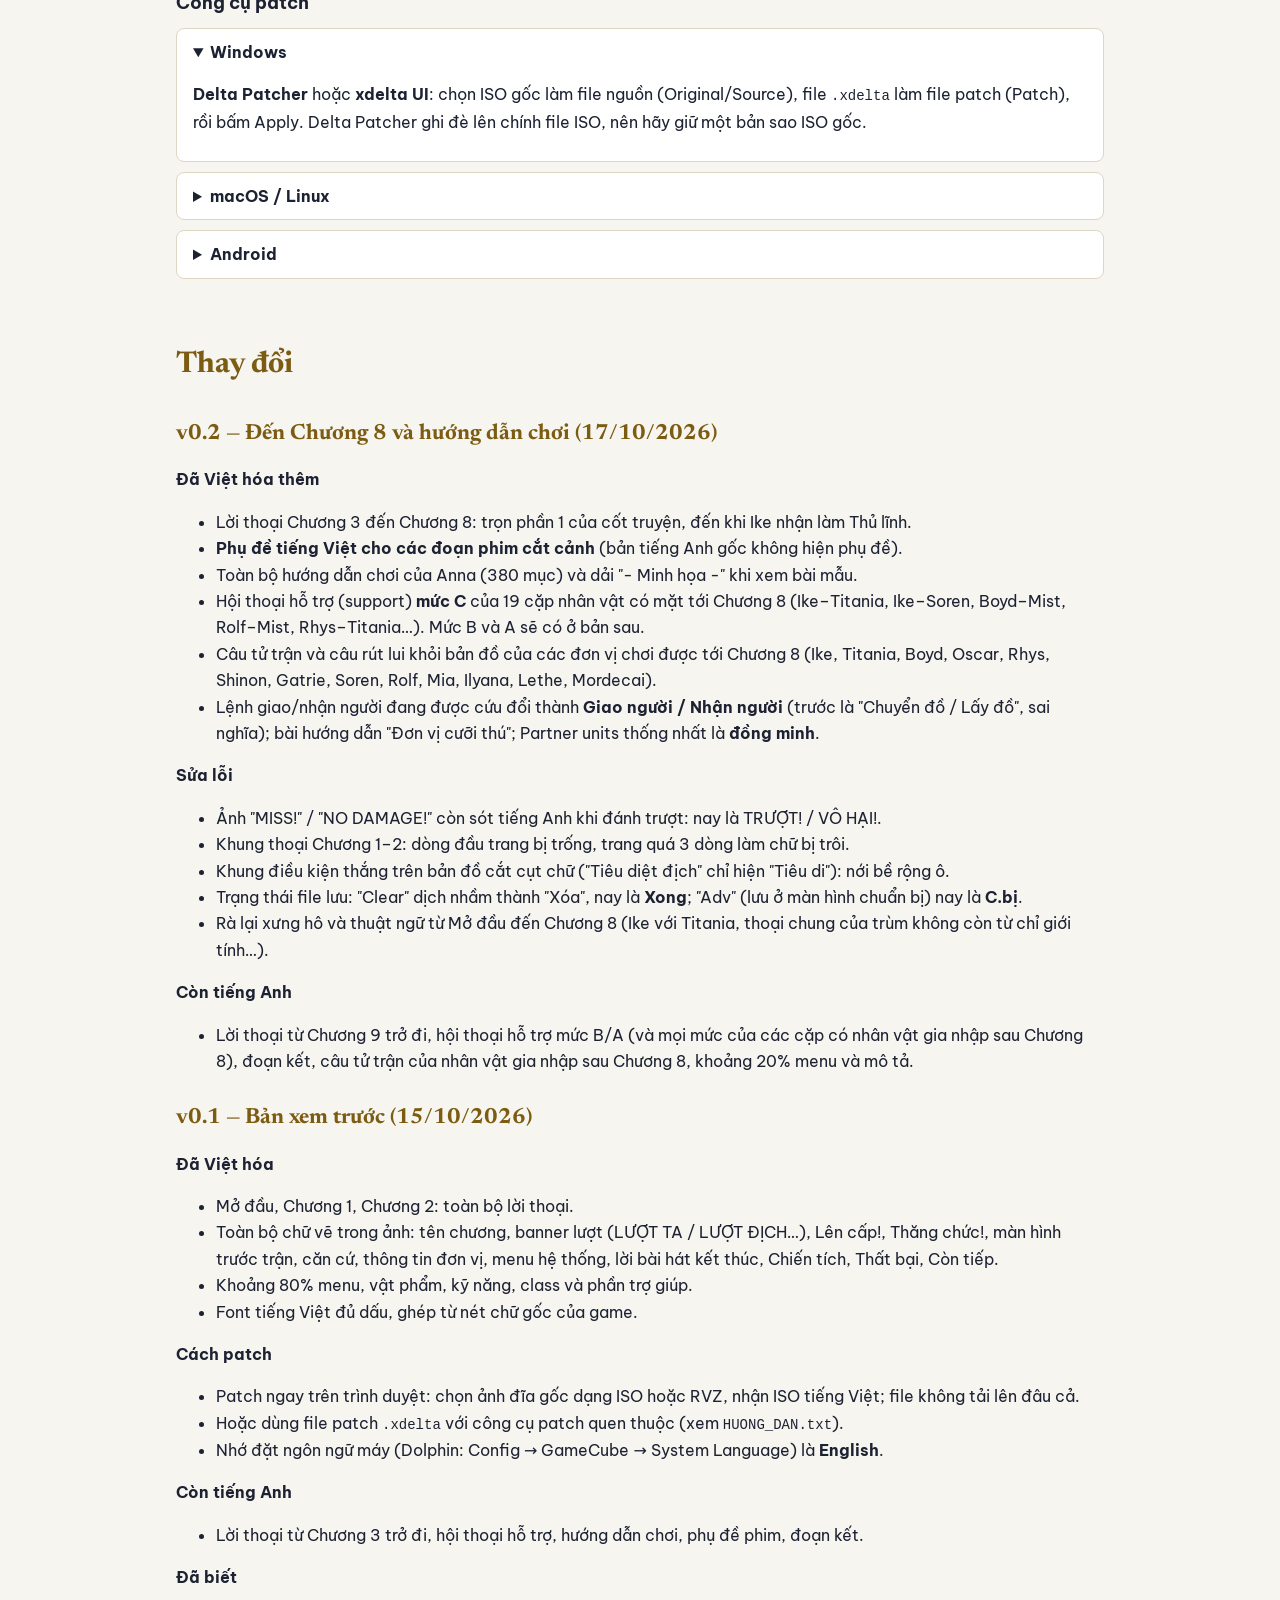
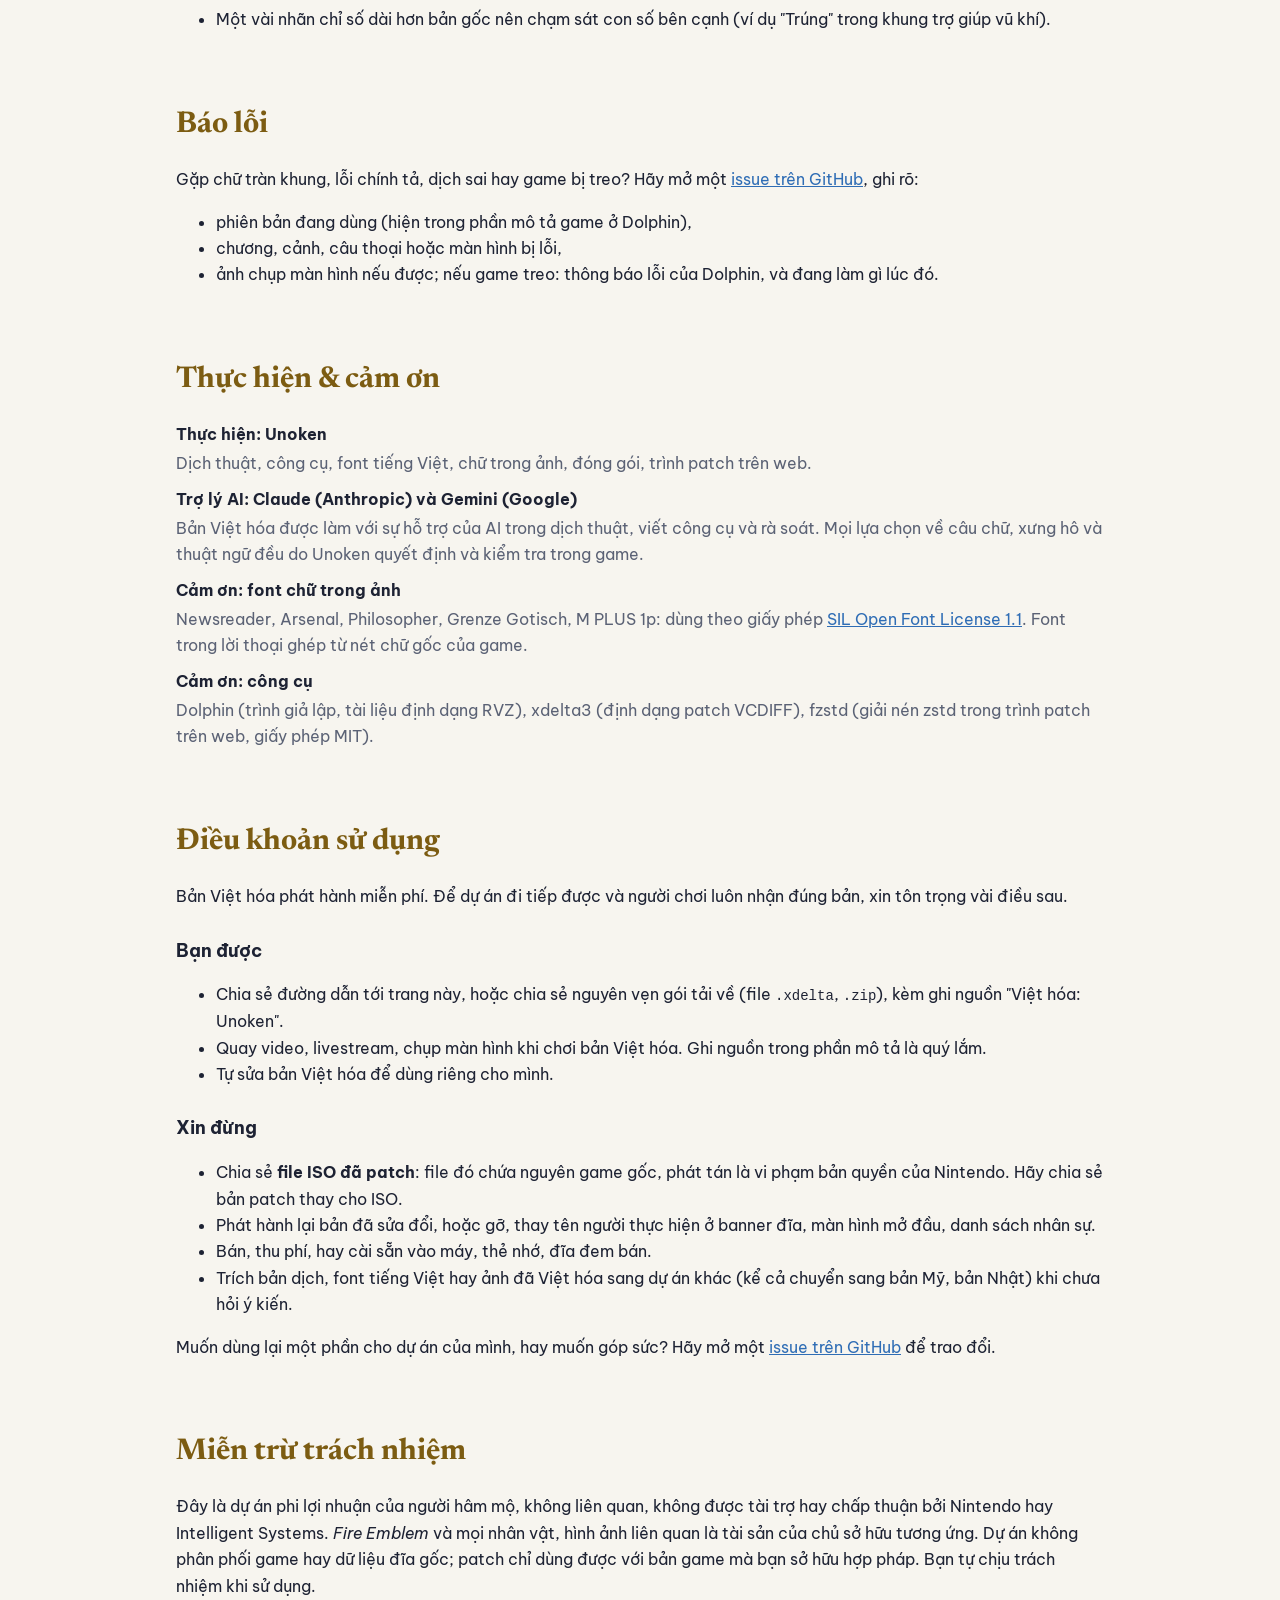
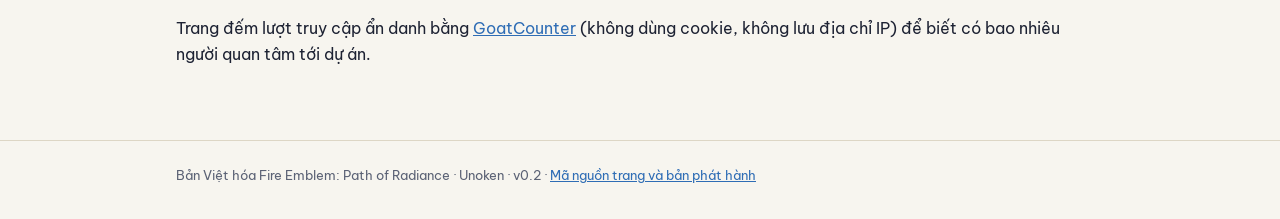
==== commit dc4600fd: "Trang web v0.2 (2026-10-17)" ====
--- a/index.html
+++ b/index.html
@@ -55,7 +55,7 @@
   <ul class="miles">
     <li><span class="id">v0.1</span><span><strong>Bản xem trước</strong> <span class="desc">· Toàn bộ ảnh và giao diện, Mở đầu – Chương 2</span></span><span class="tag done">Đã phát hành</span></li>
     <li><span class="id">v0.2</span><span><strong>Đến Chương 8</strong> <span class="desc">· Lời thoại Chương 3 – Chương 8, hướng dẫn chơi của Anna, phụ đề video</span></span><span class="tag done">Đã phát hành</span></li>
-    <li><span class="id">v0.3</span><span><strong>Đến Chương 17</strong> <span class="desc">· Lời thoại Chương 9 – Chương 17</span></span><span class="tag">Chưa bắt đầu</span></li>
+    <li><span class="id">v0.3</span><span><strong>Đến Chương 17</strong> <span class="desc">· Lời thoại Chương 9 – Chương 17</span></span><span class="tag doing">Đang làm · 0/12</span></li>
     <li><span class="id">v0.4</span><span><strong>Trọn cốt truyện</strong> <span class="desc">· Lời thoại từ Chương 18 đến hết, đoạn kết</span></span><span class="tag">Chưa bắt đầu</span></li>
     <li><span class="id">v0.5</span><span><strong>Hội thoại hỗ trợ</strong> <span class="desc">· 69 cặp support</span></span><span class="tag">Chưa bắt đầu</span></li>
     <li><span class="id">v1.0</span><span><strong>Bản hoàn chỉnh</strong> <span class="desc">· Rà soát và chơi thử toàn bộ</span></span><span class="tag">Chưa bắt đầu</span></li>
@@ -203,11 +203,13 @@
 <section id="mien-tru">
   <h2>Miễn trừ trách nhiệm</h2>
   <p>Đây là dự án phi lợi nhuận của người hâm mộ, không liên quan, không được tài trợ hay chấp thuận bởi Nintendo hay Intelligent Systems. <em>Fire Emblem</em> và mọi nhân vật, hình ảnh liên quan là tài sản của chủ sở hữu tương ứng. Dự án không phân phối game hay dữ liệu đĩa gốc; patch chỉ dùng được với bản game mà bạn sở hữu hợp pháp. Bạn tự chịu trách nhiệm khi sử dụng.</p>
+  <p>Trang đếm lượt truy cập ẩn danh bằng <a href="https://www.goatcounter.com/">GoatCounter</a> (không dùng cookie, không lưu địa chỉ IP) để biết có bao nhiêu người quan tâm tới dự án.</p>
 </section>
 </main>
 
 <footer><div class="wrap">
   Bản Việt hóa Fire Emblem: Path of Radiance · Unoken · v0.2 · <a href="https://github.com/Unoken/FE9-VietHoa">Mã nguồn trang và bản phát hành</a>
 </div></footer>
+<script data-goatcounter="https://unoken.goatcounter.com/count" async src="https://gc.zgo.at/count.js"></script>
 </body>
 </html>
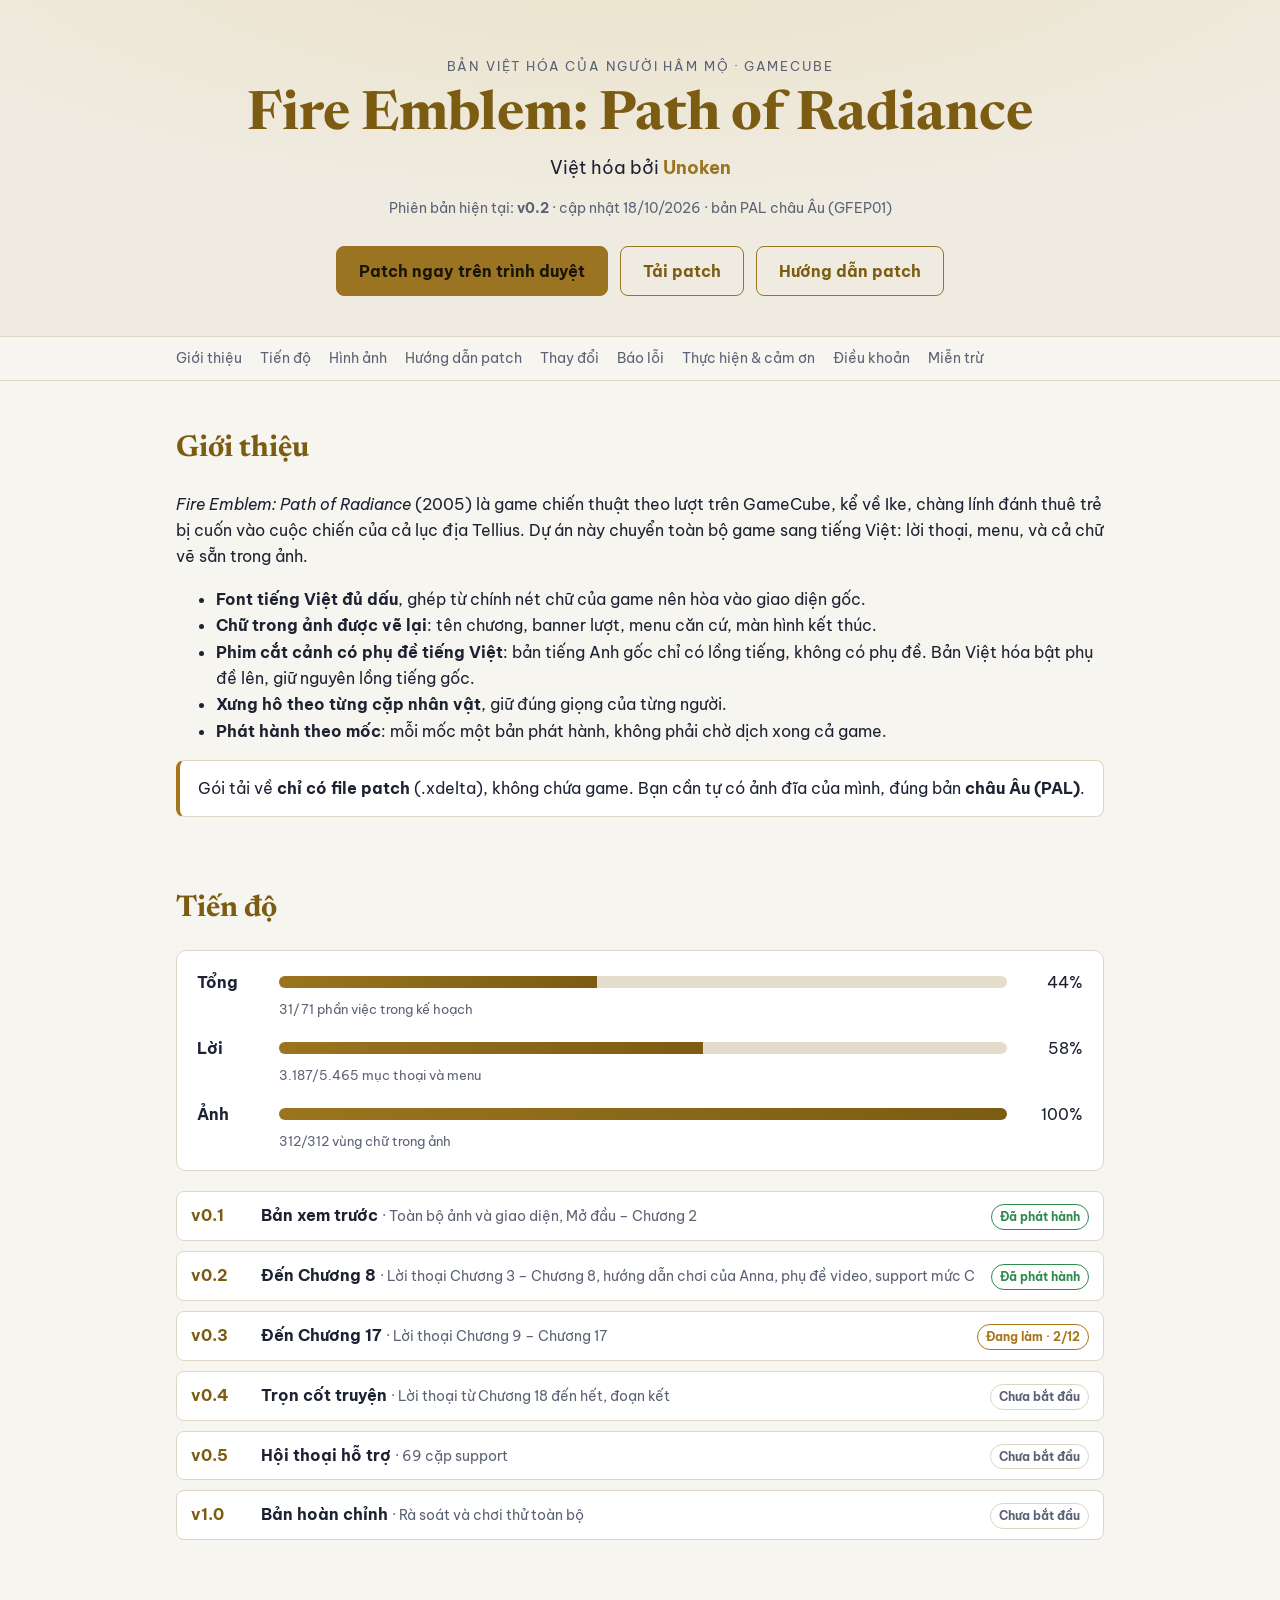
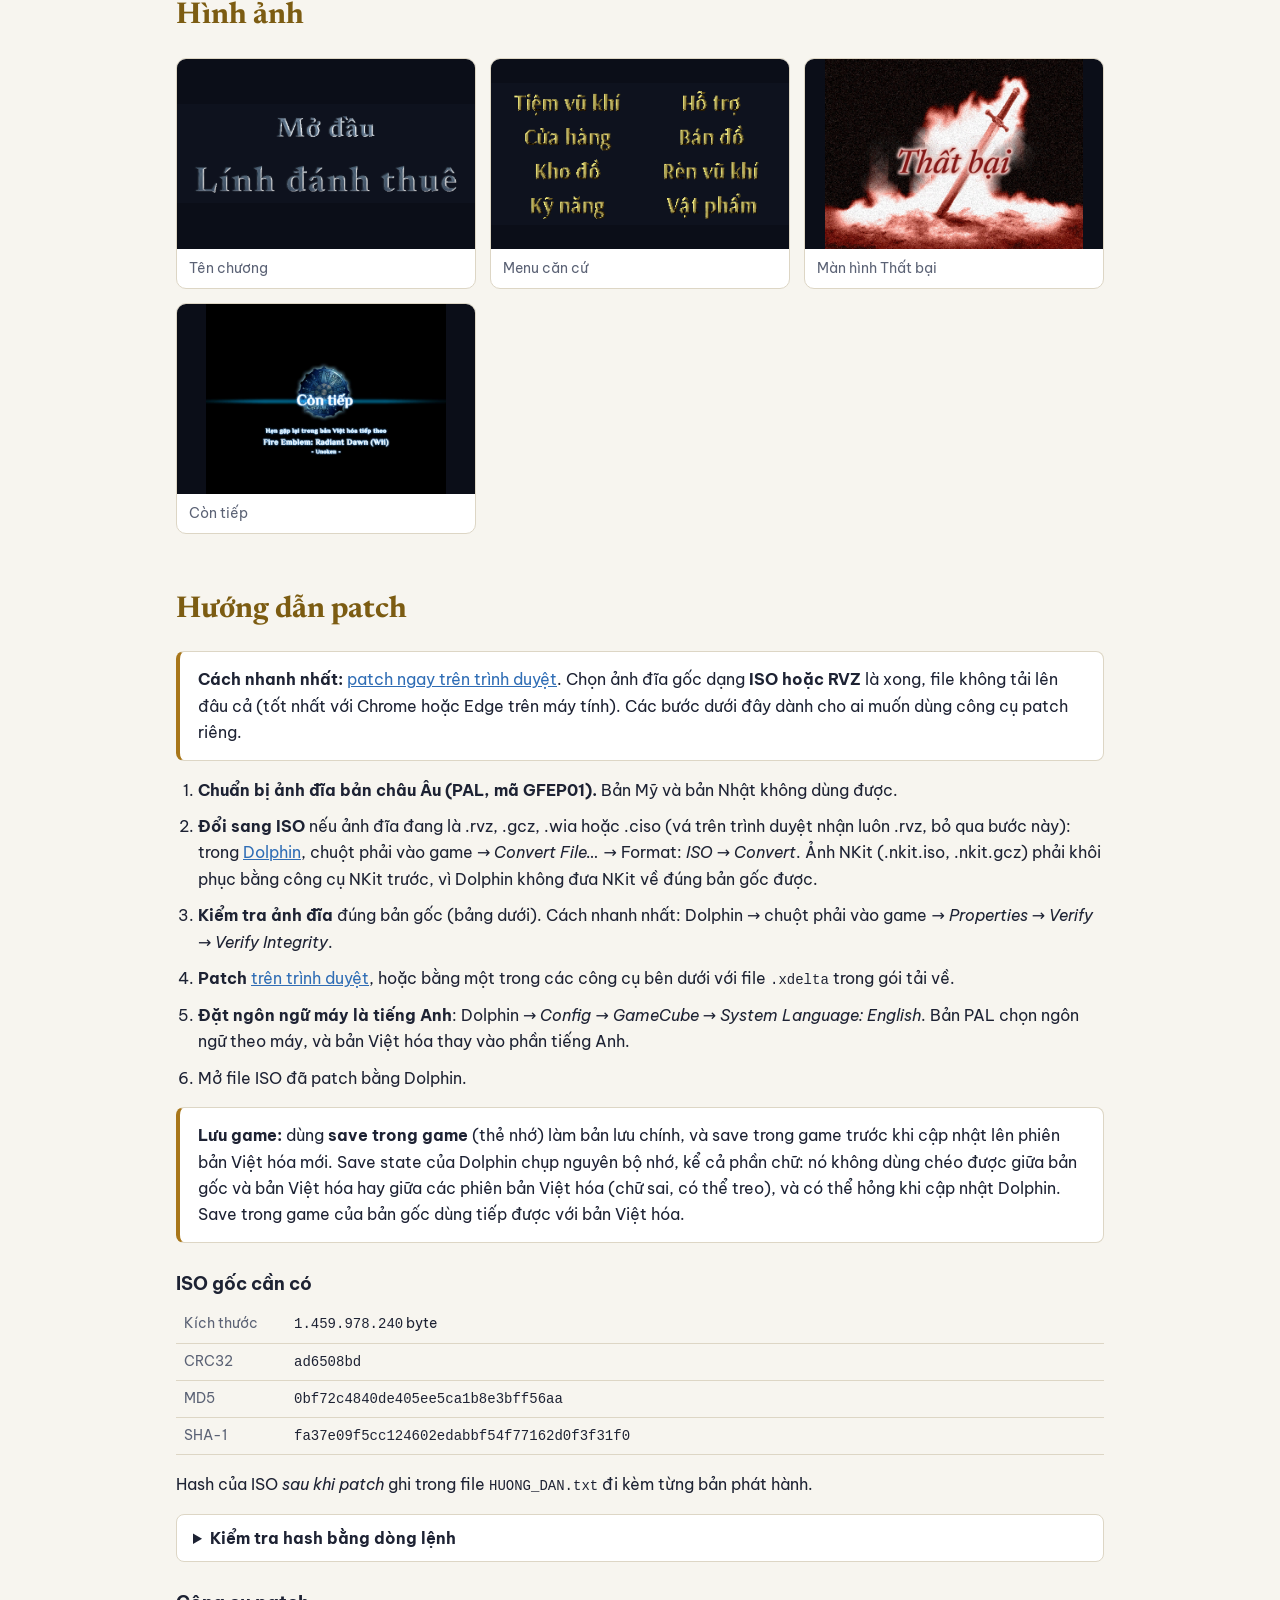
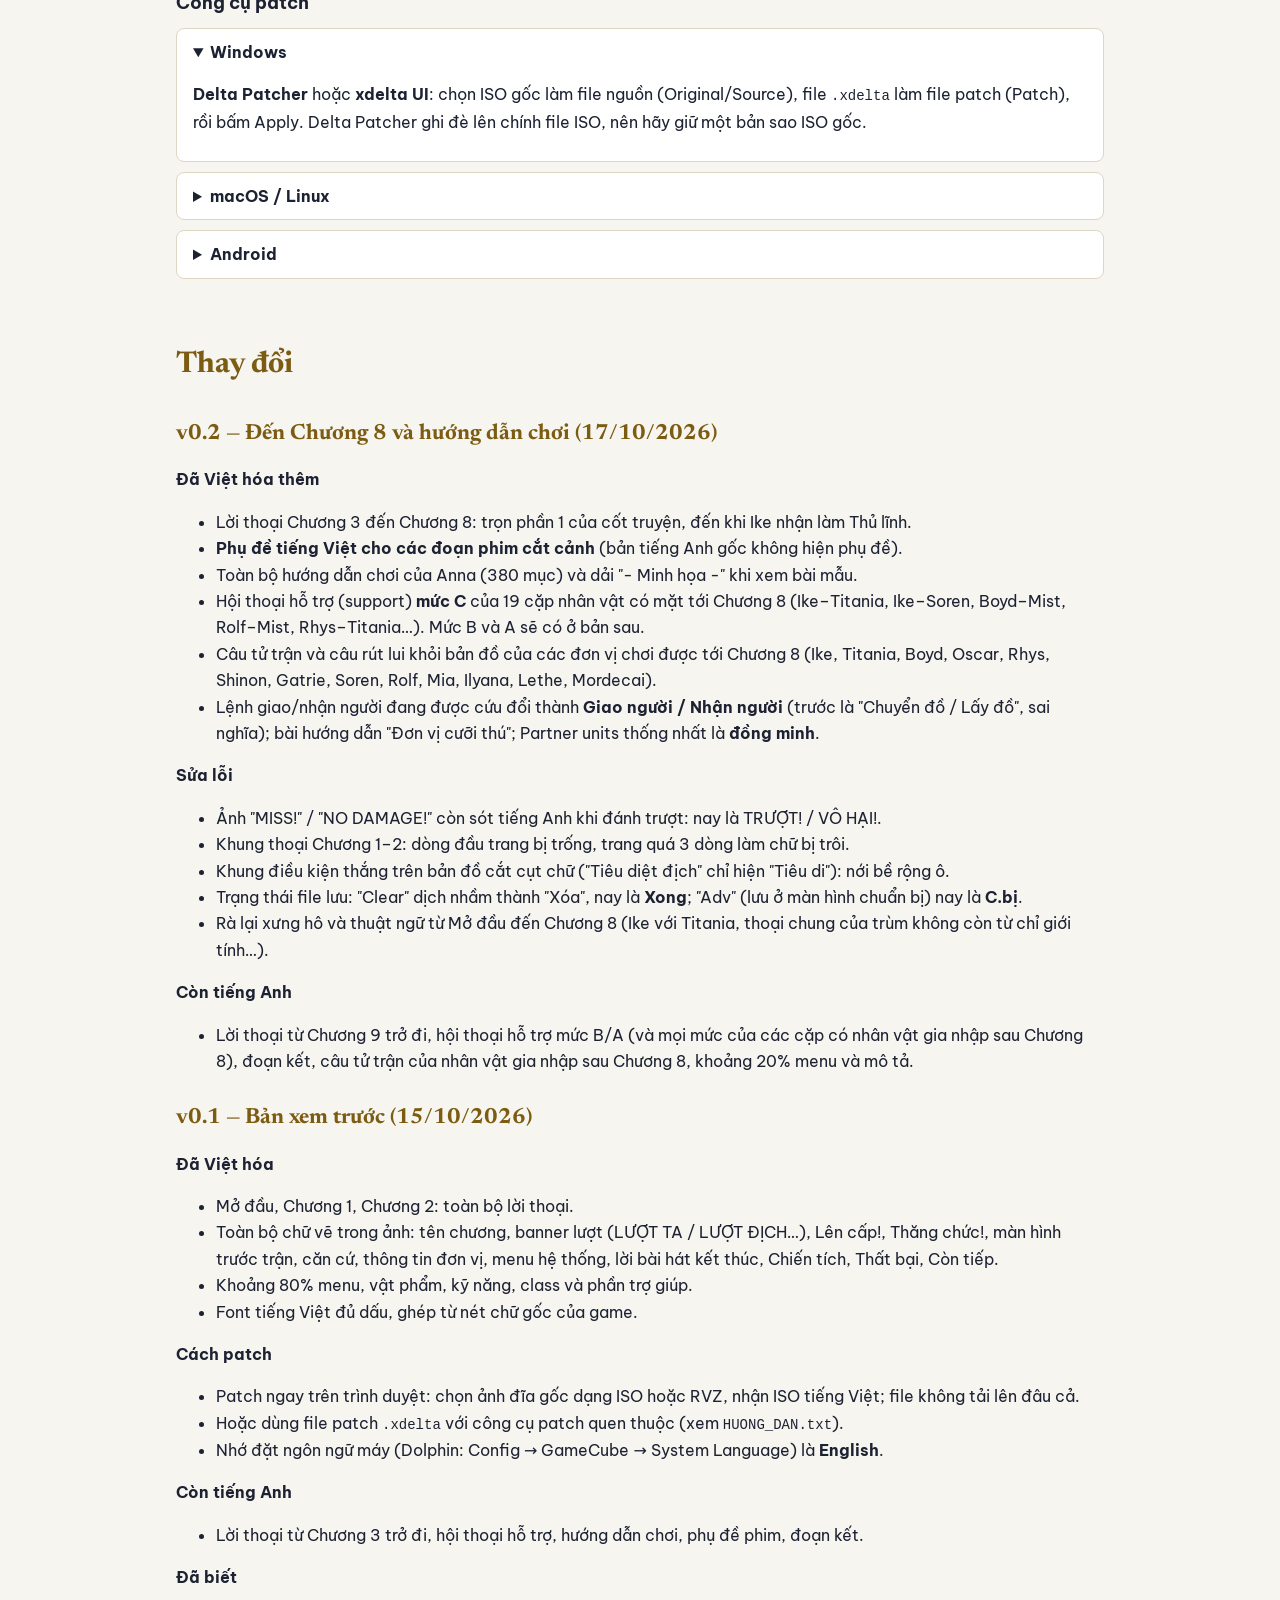
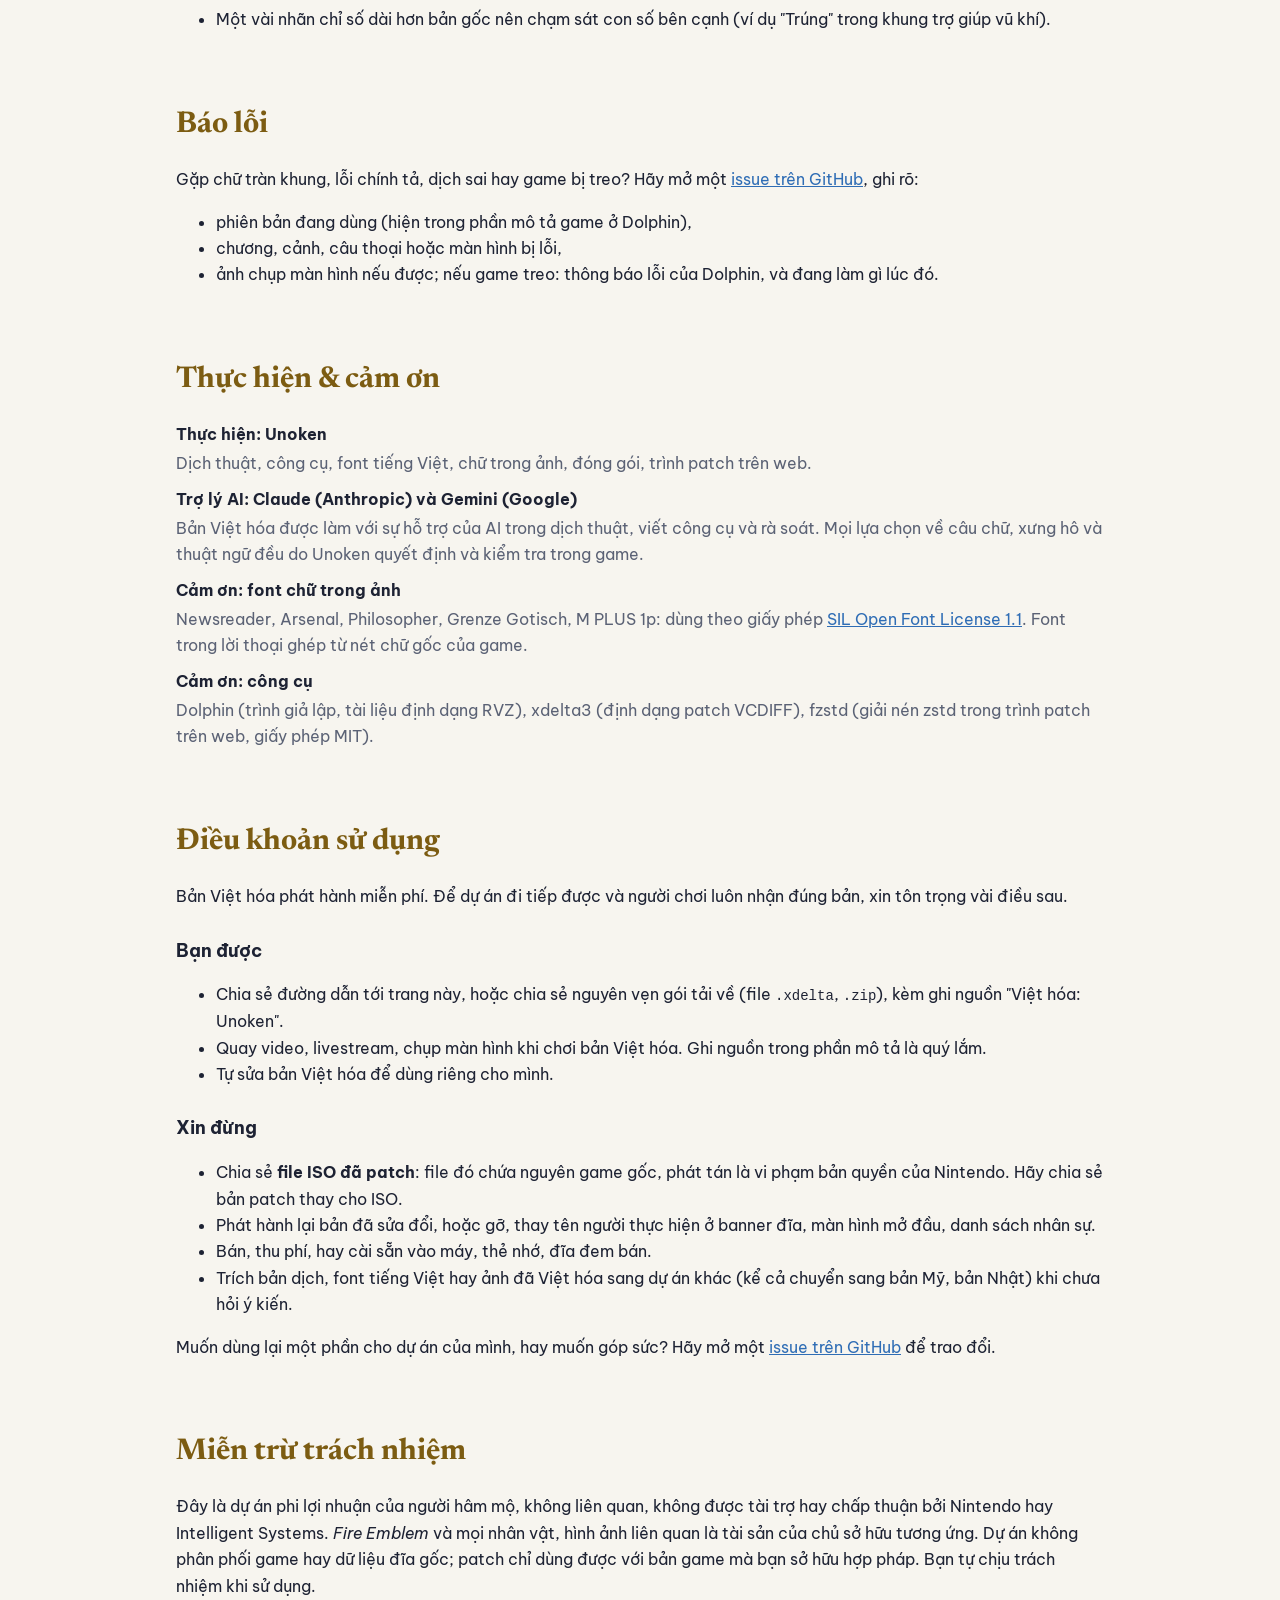
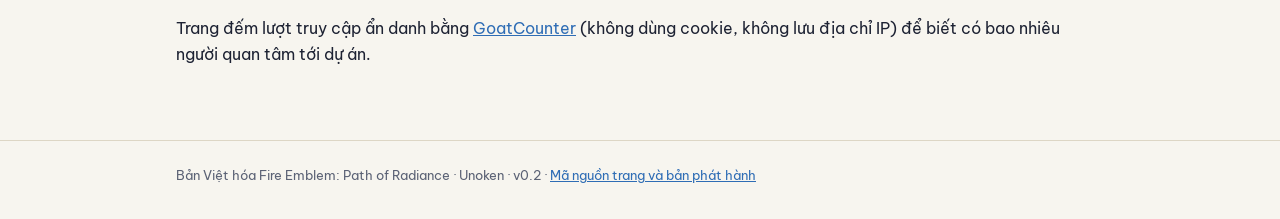
==== commit 4b7ffc57: "Trang web v0.2 (2026-10-18)" ====
--- a/index.html
+++ b/index.html
@@ -16,7 +16,7 @@
     <p class="kicker">Bản Việt hóa của người hâm mộ · GameCube</p>
     <h1>Fire Emblem: Path of Radiance</h1>
     <p class="sub">Việt hóa bởi <span class="by">Unoken</span></p>
-    <p class="meta">Phiên bản hiện tại: <strong>v0.2</strong> · cập nhật 17/10/2026 · bản PAL châu Âu (GFEP01)</p>
+    <p class="meta">Phiên bản hiện tại: <strong>v0.2</strong> · cập nhật 18/10/2026 · bản PAL châu Âu (GFEP01)</p>
     <div class="btns">
       <a class="btn primary" href="patch/">Patch ngay trên trình duyệt</a>
       <a class="btn" href="https://github.com/Unoken/FE9-VietHoa/releases/latest">Tải patch</a>
@@ -48,14 +48,14 @@
 <section id="tien-do">
   <h2>Tiến độ</h2>
   <div class="card progress">
-    <div class="prow"><span class="lbl">Tổng</span><div class="bar"><i style="width:40.8%"></i></div><span class="pct">41%</span><span class="det">29/71 phần việc trong kế hoạch</span></div>
-    <div class="prow"><span class="lbl">Lời</span><div class="bar"><i style="width:56.4%"></i></div><span class="pct">56%</span><span class="det">3.081/5.465 mục thoại và menu</span></div>
+    <div class="prow"><span class="lbl">Tổng</span><div class="bar"><i style="width:43.7%"></i></div><span class="pct">44%</span><span class="det">31/71 phần việc trong kế hoạch</span></div>
+    <div class="prow"><span class="lbl">Lời</span><div class="bar"><i style="width:58.3%"></i></div><span class="pct">58%</span><span class="det">3.187/5.465 mục thoại và menu</span></div>
     <div class="prow"><span class="lbl">Ảnh</span><div class="bar"><i style="width:100.0%"></i></div><span class="pct">100%</span><span class="det">312/312 vùng chữ trong ảnh</span></div>
   </div>
   <ul class="miles">
     <li><span class="id">v0.1</span><span><strong>Bản xem trước</strong> <span class="desc">· Toàn bộ ảnh và giao diện, Mở đầu – Chương 2</span></span><span class="tag done">Đã phát hành</span></li>
-    <li><span class="id">v0.2</span><span><strong>Đến Chương 8</strong> <span class="desc">· Lời thoại Chương 3 – Chương 8, hướng dẫn chơi của Anna, phụ đề video</span></span><span class="tag done">Đã phát hành</span></li>
-    <li><span class="id">v0.3</span><span><strong>Đến Chương 17</strong> <span class="desc">· Lời thoại Chương 9 – Chương 17</span></span><span class="tag doing">Đang làm · 0/12</span></li>
+    <li><span class="id">v0.2</span><span><strong>Đến Chương 8</strong> <span class="desc">· Lời thoại Chương 3 – Chương 8, hướng dẫn chơi của Anna, phụ đề video, support mức C</span></span><span class="tag done">Đã phát hành</span></li>
+    <li><span class="id">v0.3</span><span><strong>Đến Chương 17</strong> <span class="desc">· Lời thoại Chương 9 – Chương 17</span></span><span class="tag doing">Đang làm · 2/12</span></li>
     <li><span class="id">v0.4</span><span><strong>Trọn cốt truyện</strong> <span class="desc">· Lời thoại từ Chương 18 đến hết, đoạn kết</span></span><span class="tag">Chưa bắt đầu</span></li>
     <li><span class="id">v0.5</span><span><strong>Hội thoại hỗ trợ</strong> <span class="desc">· 69 cặp support</span></span><span class="tag">Chưa bắt đầu</span></li>
     <li><span class="id">v1.0</span><span><strong>Bản hoàn chỉnh</strong> <span class="desc">· Rà soát và chơi thử toàn bộ</span></span><span class="tag">Chưa bắt đầu</span></li>
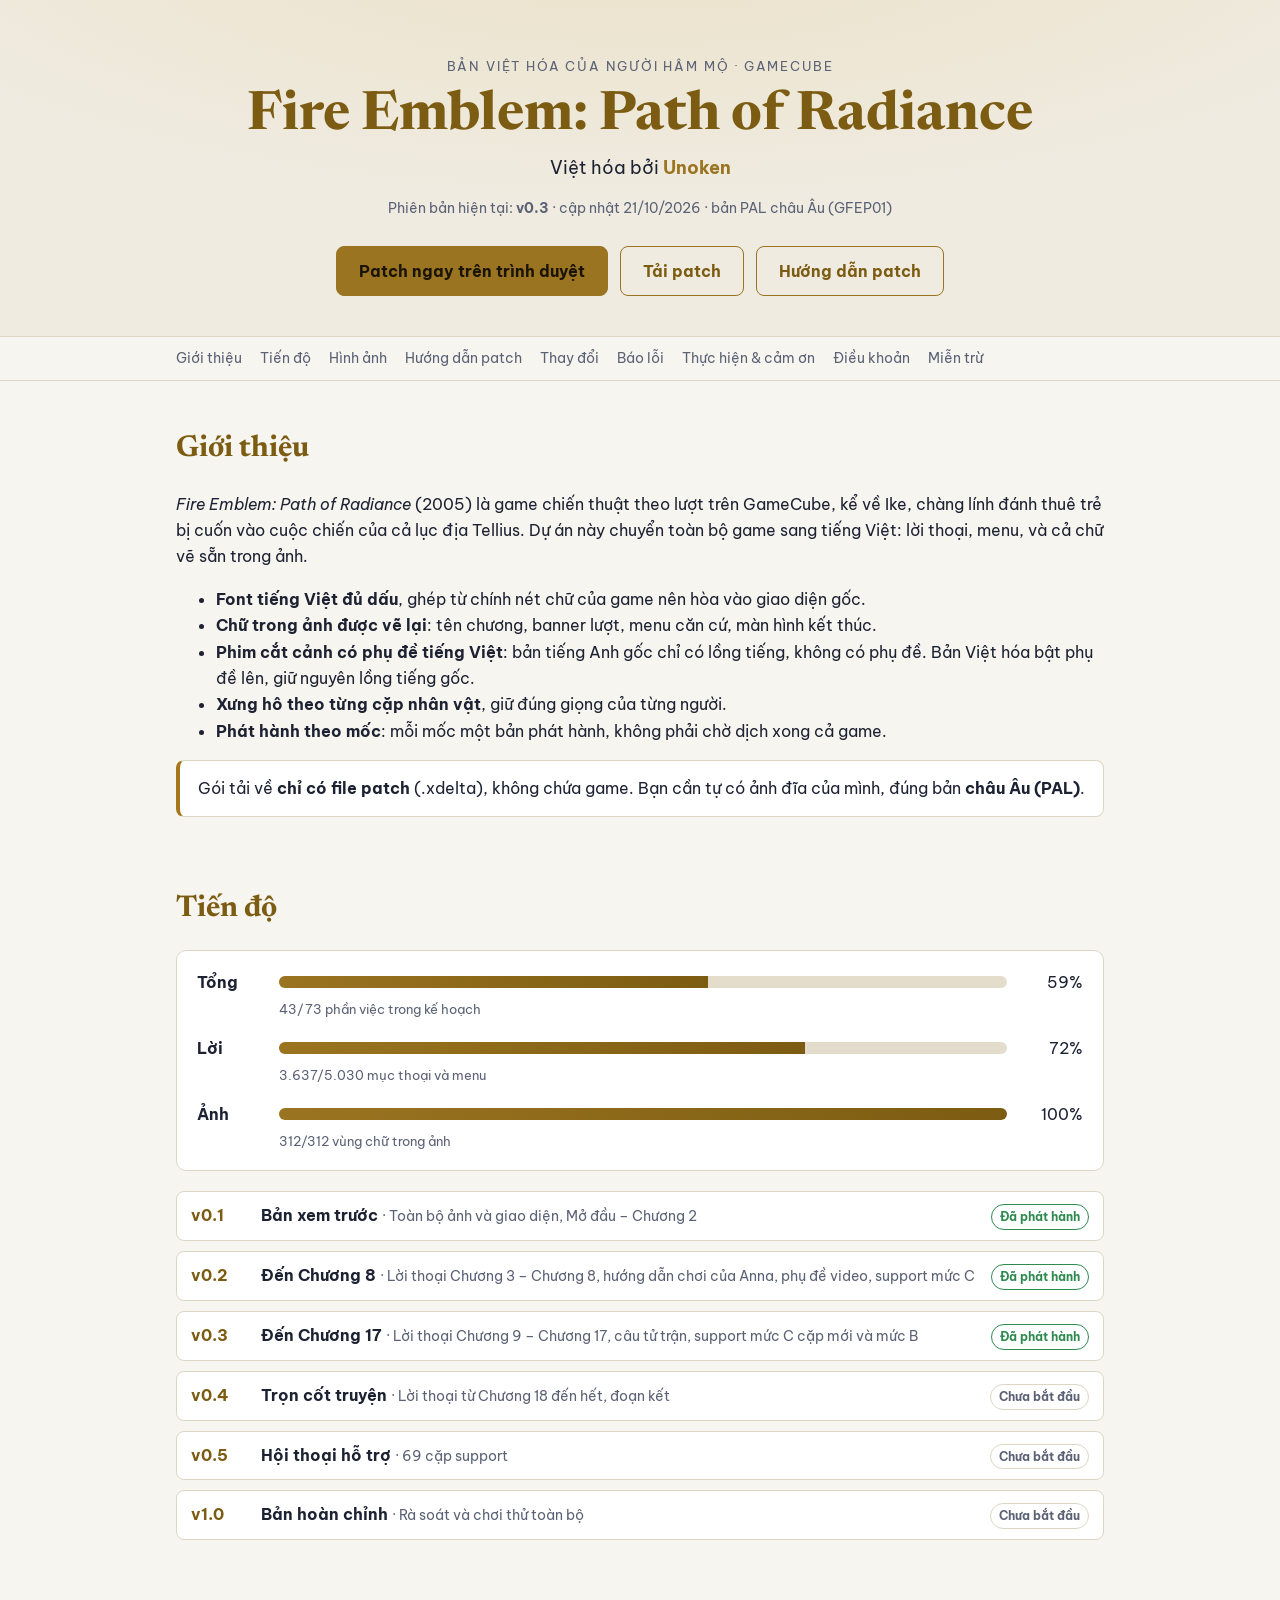
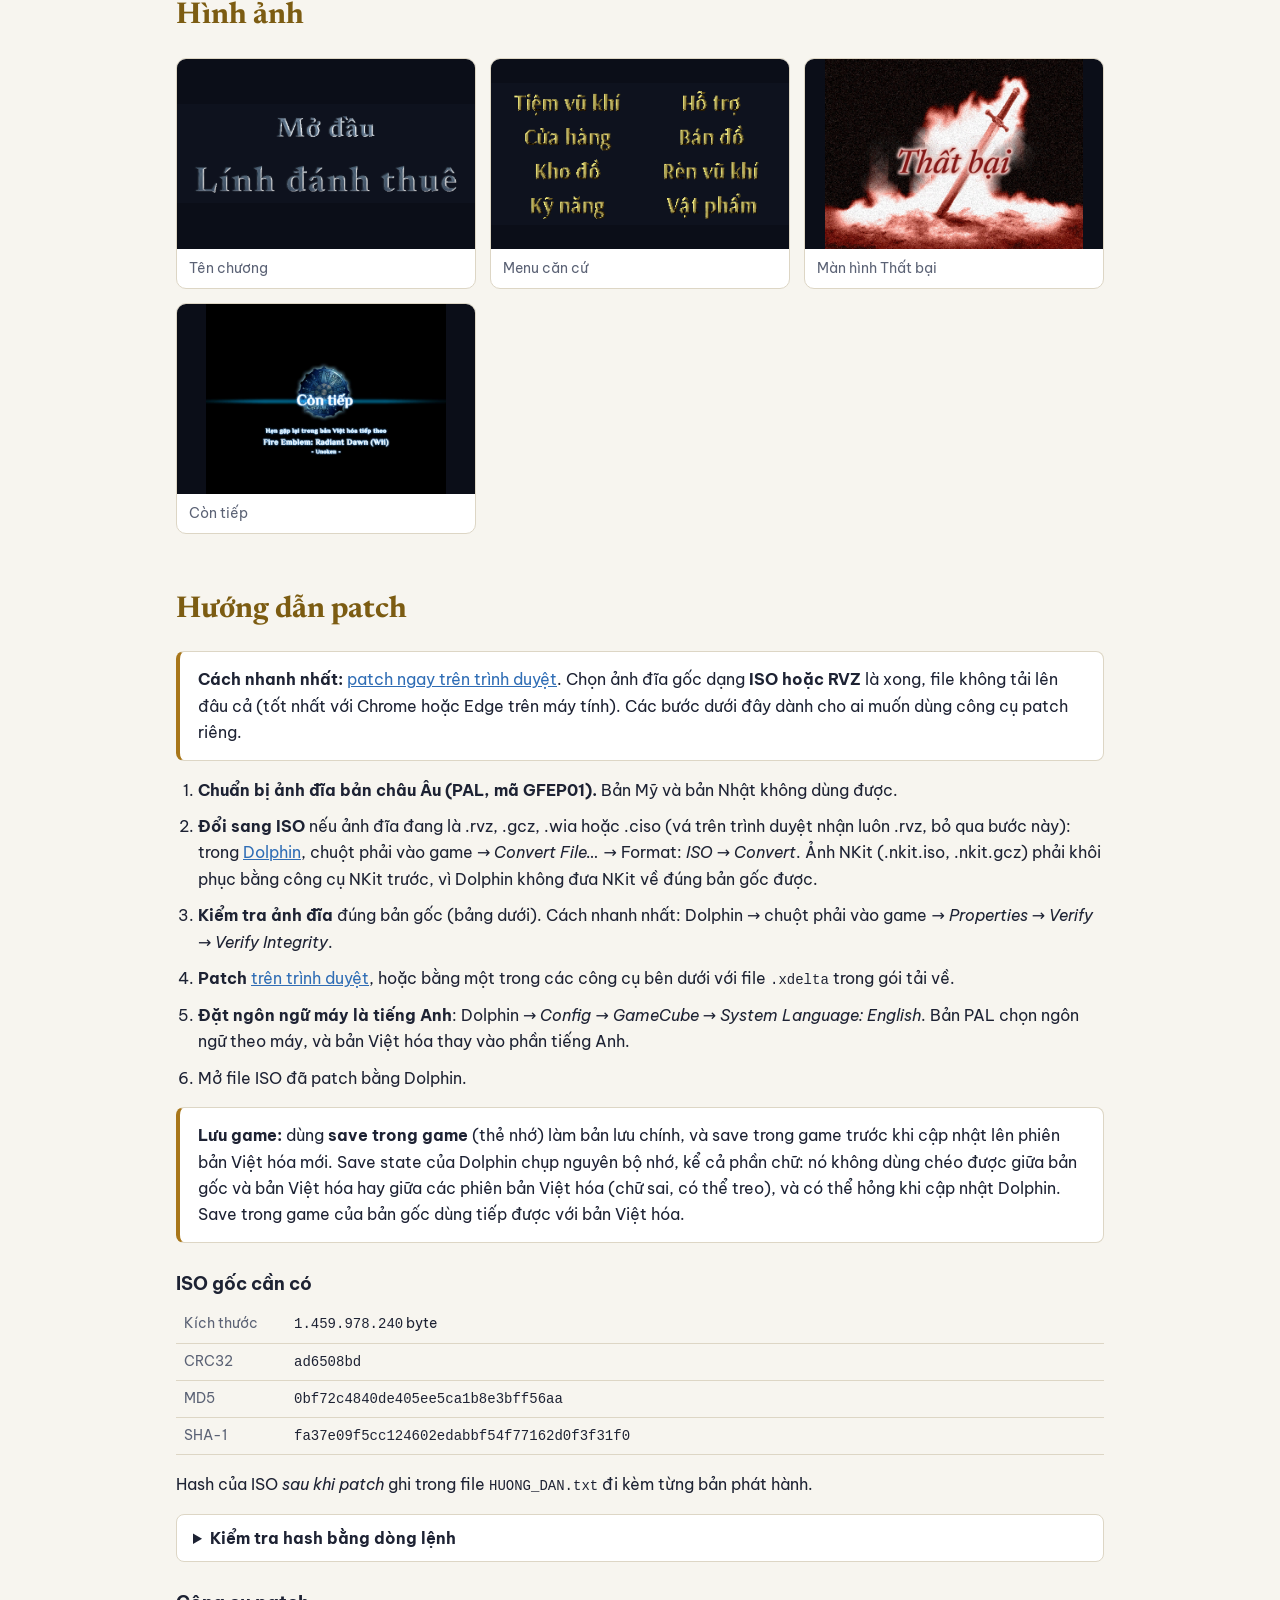
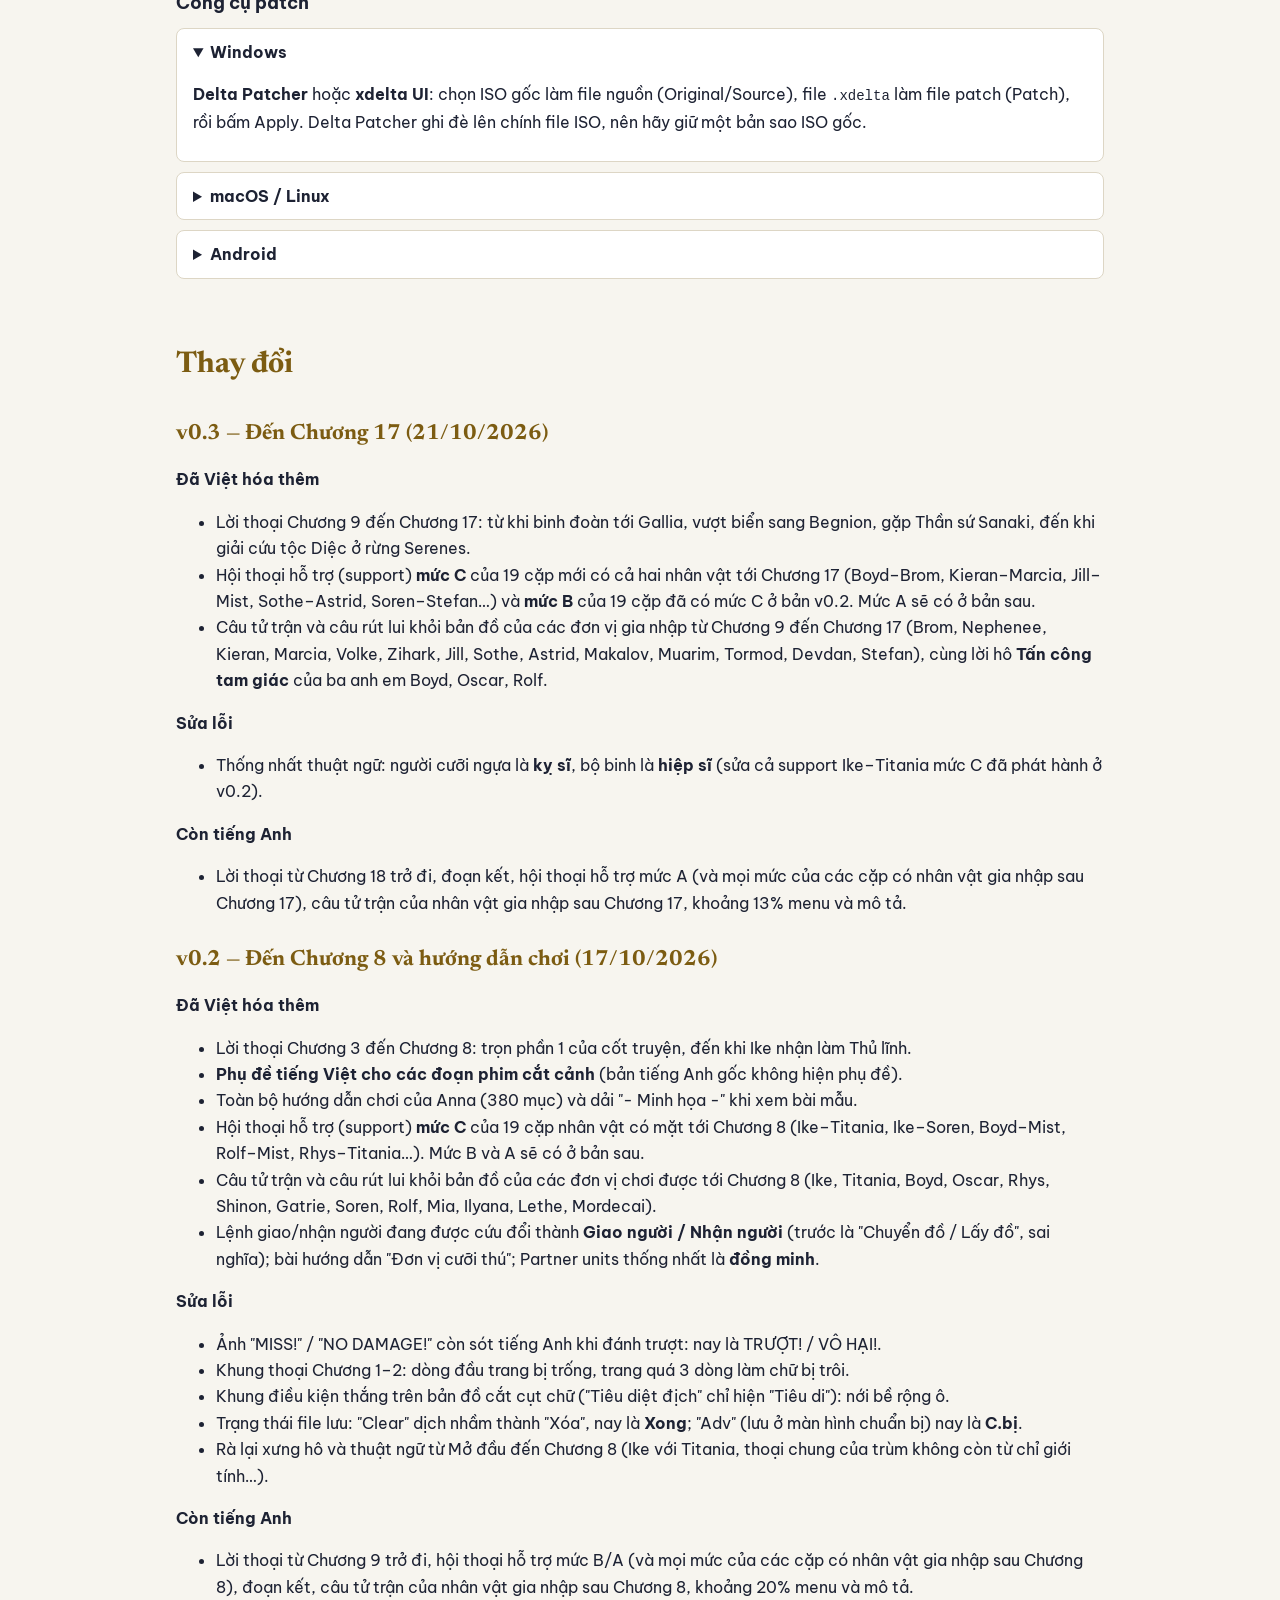
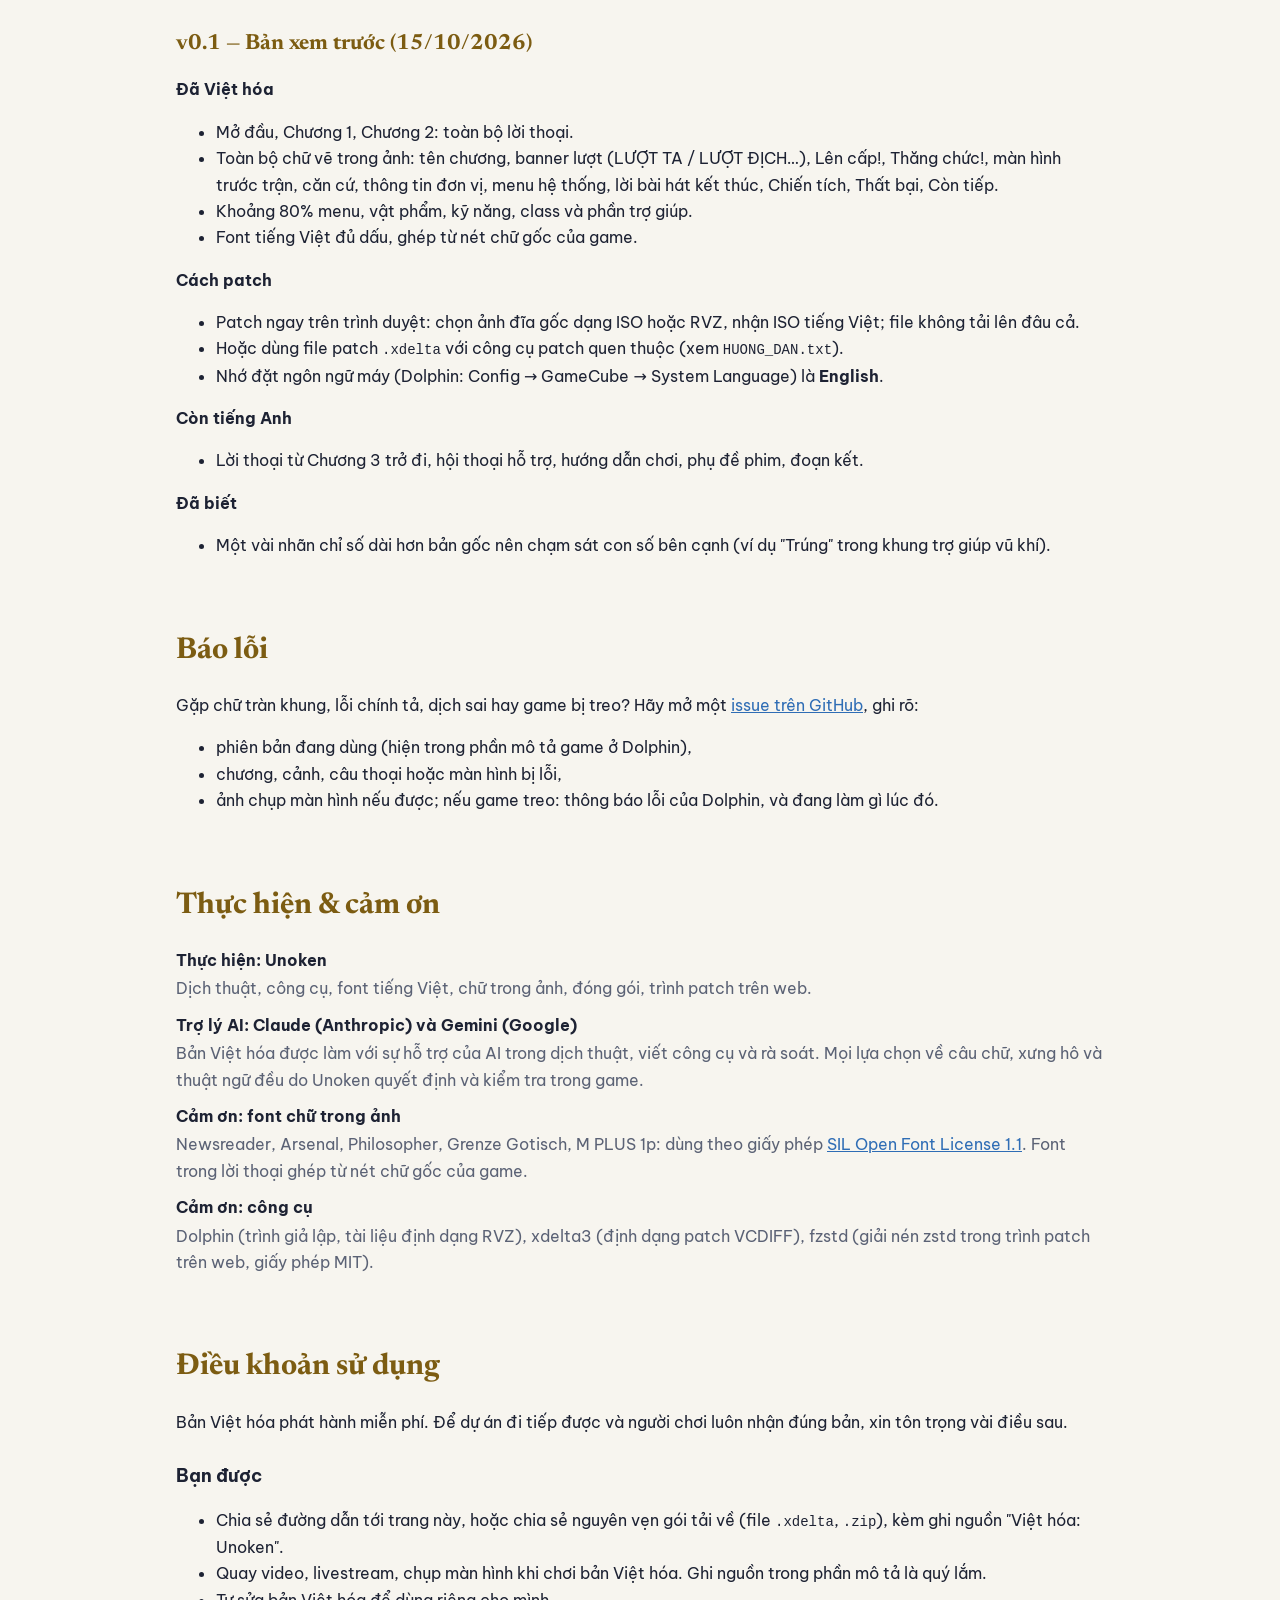
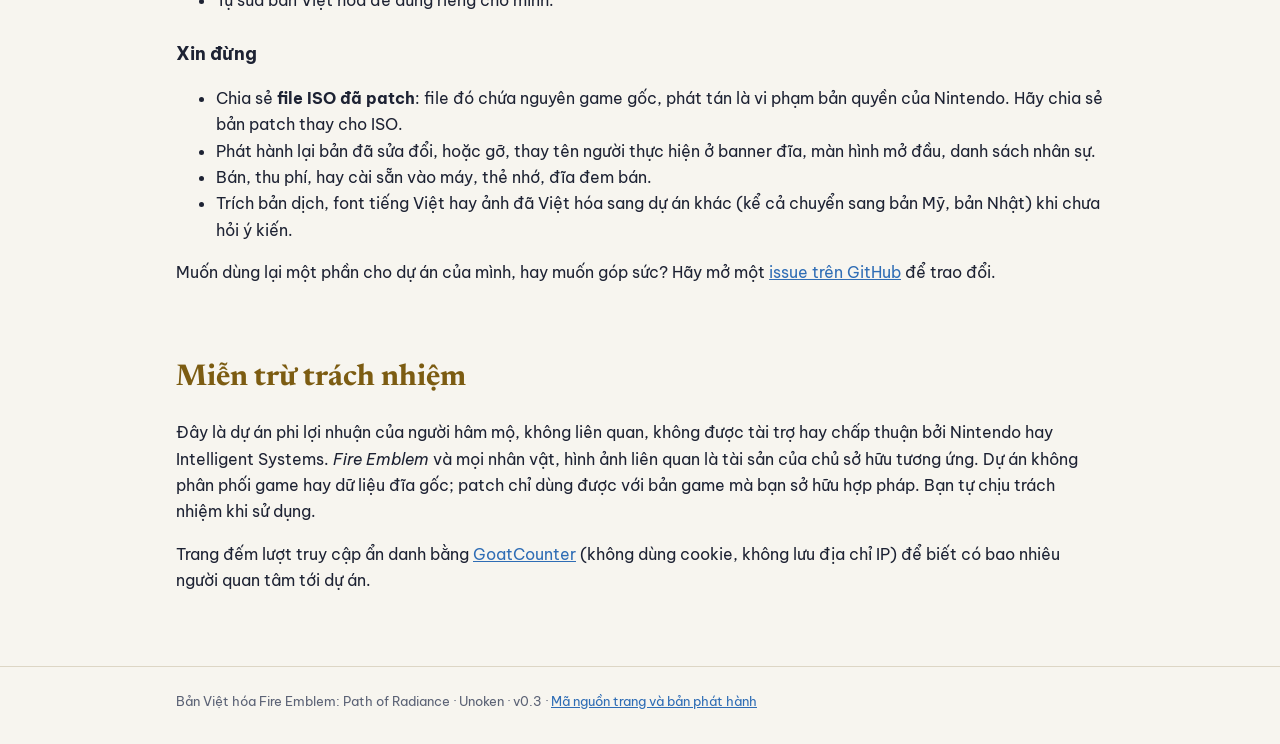
==== commit 029c392f: "Trang web v0.3 (2026-10-21)" ====
--- a/index.html
+++ b/index.html
@@ -16,7 +16,7 @@
     <p class="kicker">Bản Việt hóa của người hâm mộ · GameCube</p>
     <h1>Fire Emblem: Path of Radiance</h1>
     <p class="sub">Việt hóa bởi <span class="by">Unoken</span></p>
-    <p class="meta">Phiên bản hiện tại: <strong>v0.2</strong> · cập nhật 18/10/2026 · bản PAL châu Âu (GFEP01)</p>
+    <p class="meta">Phiên bản hiện tại: <strong>v0.3</strong> · cập nhật 21/10/2026 · bản PAL châu Âu (GFEP01)</p>
     <div class="btns">
       <a class="btn primary" href="patch/">Patch ngay trên trình duyệt</a>
       <a class="btn" href="https://github.com/Unoken/FE9-VietHoa/releases/latest">Tải patch</a>
@@ -48,14 +48,14 @@
 <section id="tien-do">
   <h2>Tiến độ</h2>
   <div class="card progress">
-    <div class="prow"><span class="lbl">Tổng</span><div class="bar"><i style="width:43.7%"></i></div><span class="pct">44%</span><span class="det">31/71 phần việc trong kế hoạch</span></div>
-    <div class="prow"><span class="lbl">Lời</span><div class="bar"><i style="width:58.3%"></i></div><span class="pct">58%</span><span class="det">3.187/5.465 mục thoại và menu</span></div>
+    <div class="prow"><span class="lbl">Tổng</span><div class="bar"><i style="width:58.9%"></i></div><span class="pct">59%</span><span class="det">43/73 phần việc trong kế hoạch</span></div>
+    <div class="prow"><span class="lbl">Lời</span><div class="bar"><i style="width:72.3%"></i></div><span class="pct">72%</span><span class="det">3.637/5.030 mục thoại và menu</span></div>
     <div class="prow"><span class="lbl">Ảnh</span><div class="bar"><i style="width:100.0%"></i></div><span class="pct">100%</span><span class="det">312/312 vùng chữ trong ảnh</span></div>
   </div>
   <ul class="miles">
     <li><span class="id">v0.1</span><span><strong>Bản xem trước</strong> <span class="desc">· Toàn bộ ảnh và giao diện, Mở đầu – Chương 2</span></span><span class="tag done">Đã phát hành</span></li>
     <li><span class="id">v0.2</span><span><strong>Đến Chương 8</strong> <span class="desc">· Lời thoại Chương 3 – Chương 8, hướng dẫn chơi của Anna, phụ đề video, support mức C</span></span><span class="tag done">Đã phát hành</span></li>
-    <li><span class="id">v0.3</span><span><strong>Đến Chương 17</strong> <span class="desc">· Lời thoại Chương 9 – Chương 17</span></span><span class="tag doing">Đang làm · 2/12</span></li>
+    <li><span class="id">v0.3</span><span><strong>Đến Chương 17</strong> <span class="desc">· Lời thoại Chương 9 – Chương 17, câu tử trận, support mức C cặp mới và mức B</span></span><span class="tag done">Đã phát hành</span></li>
     <li><span class="id">v0.4</span><span><strong>Trọn cốt truyện</strong> <span class="desc">· Lời thoại từ Chương 18 đến hết, đoạn kết</span></span><span class="tag">Chưa bắt đầu</span></li>
     <li><span class="id">v0.5</span><span><strong>Hội thoại hỗ trợ</strong> <span class="desc">· 69 cặp support</span></span><span class="tag">Chưa bắt đầu</span></li>
     <li><span class="id">v1.0</span><span><strong>Bản hoàn chỉnh</strong> <span class="desc">· Rà soát và chơi thử toàn bộ</span></span><span class="tag">Chưa bắt đầu</span></li>
@@ -106,7 +106,7 @@
   </details>
   <details><summary>macOS / Linux</summary>
     <p>Dùng <strong>Delta Patcher</strong> (có giao diện), hoặc dòng lệnh <code>xdelta3</code> (macOS: <code>brew install xdelta</code>; Linux: <code>sudo apt install xdelta3</code>):</p>
-    <pre>xdelta3 -d -s "ISO gốc.iso" FE9-VietHoa-Unoken-v0.2.xdelta FE9-VietHoa-Unoken-v0.2.iso</pre>
+    <pre>xdelta3 -d -s "ISO gốc.iso" FE9-VietHoa-Unoken-v0.3.xdelta FE9-VietHoa-Unoken-v0.3.iso</pre>
   </details>
   <details><summary>Android</summary>
     <p>Dùng <strong>UniPatcher</strong>: chọn file patch <code>.xdelta</code> và file ISO gốc, rồi bấm patch. Sau đó mở bằng Dolphin cho Android.</p>
@@ -115,6 +115,21 @@
 
 <section id="thay-doi" class="changelog">
   <h2>Thay đổi</h2>
+  <h3>v0.3 — Đến Chương 17 (21/10/2026)</h3>
+  <h4>Đã Việt hóa thêm</h4>
+  <ul>
+    <li>Lời thoại Chương 9 đến Chương 17: từ khi binh đoàn tới Gallia, vượt biển sang Begnion, gặp Thần sứ Sanaki, đến khi giải cứu tộc Diệc ở rừng Serenes.</li>
+    <li>Hội thoại hỗ trợ (support) <strong>mức C</strong> của 19 cặp mới có cả hai nhân vật tới Chương 17 (Boyd–Brom, Kieran–Marcia, Jill–Mist, Sothe–Astrid, Soren–Stefan…) và <strong>mức B</strong> của 19 cặp đã có mức C ở bản v0.2. Mức A sẽ có ở bản sau.</li>
+    <li>Câu tử trận và câu rút lui khỏi bản đồ của các đơn vị gia nhập từ Chương 9 đến Chương 17 (Brom, Nephenee, Kieran, Marcia, Volke, Zihark, Jill, Sothe, Astrid, Makalov, Muarim, Tormod, Devdan, Stefan), cùng lời hô <strong>Tấn công tam giác</strong> của ba anh em Boyd, Oscar, Rolf.</li>
+  </ul>
+  <h4>Sửa lỗi</h4>
+  <ul>
+    <li>Thống nhất thuật ngữ: người cưỡi ngựa là <strong>kỵ sĩ</strong>, bộ binh là <strong>hiệp sĩ</strong> (sửa cả support Ike–Titania mức C đã phát hành ở v0.2).</li>
+  </ul>
+  <h4>Còn tiếng Anh</h4>
+  <ul>
+    <li>Lời thoại từ Chương 18 trở đi, đoạn kết, hội thoại hỗ trợ mức A (và mọi mức của các cặp có nhân vật gia nhập sau Chương 17), câu tử trận của nhân vật gia nhập sau Chương 17, khoảng 13% menu và mô tả.</li>
+  </ul>
   <h3>v0.2 — Đến Chương 8 và hướng dẫn chơi (17/10/2026)</h3>
   <h4>Đã Việt hóa thêm</h4>
   <ul>
@@ -208,7 +223,7 @@
 </main>
 
 <footer><div class="wrap">
-  Bản Việt hóa Fire Emblem: Path of Radiance · Unoken · v0.2 · <a href="https://github.com/Unoken/FE9-VietHoa">Mã nguồn trang và bản phát hành</a>
+  Bản Việt hóa Fire Emblem: Path of Radiance · Unoken · v0.3 · <a href="https://github.com/Unoken/FE9-VietHoa">Mã nguồn trang và bản phát hành</a>
 </div></footer>
 <script data-goatcounter="https://unoken.goatcounter.com/count" async src="https://gc.zgo.at/count.js"></script>
 </body>
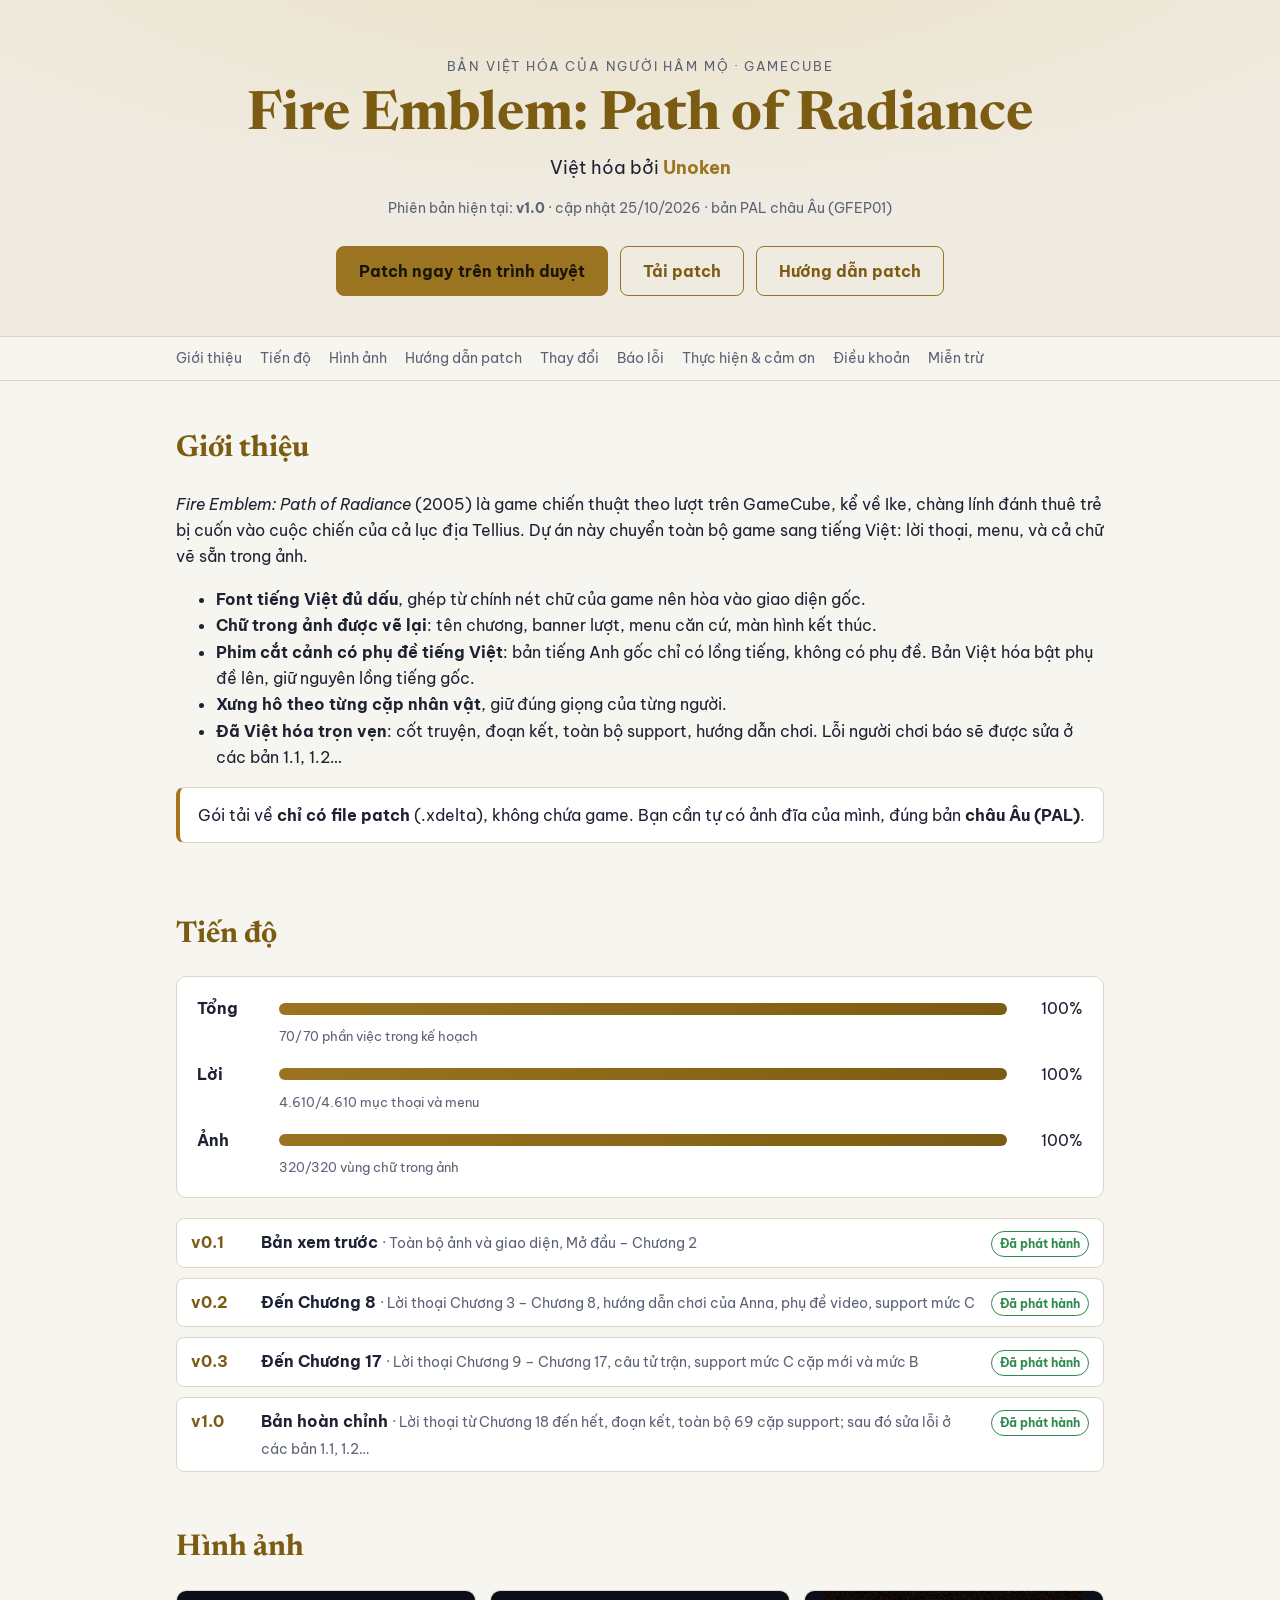
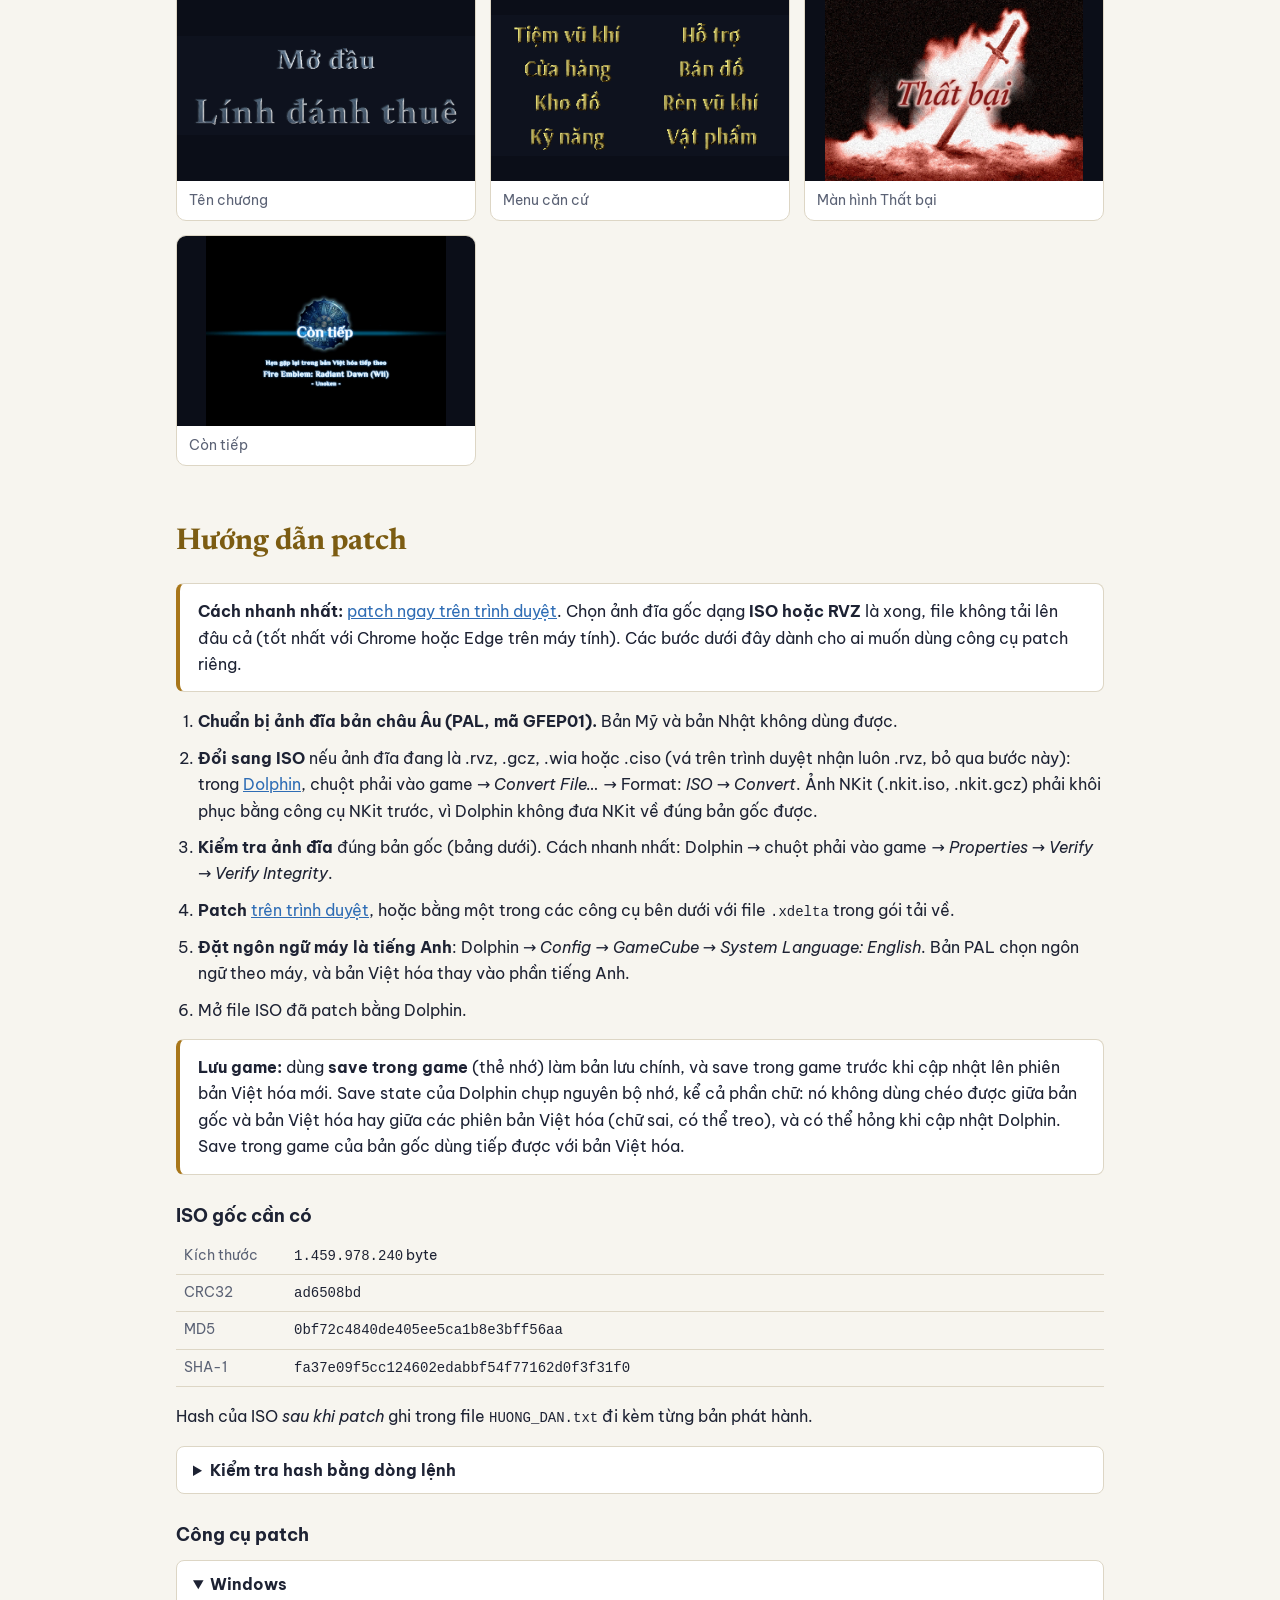
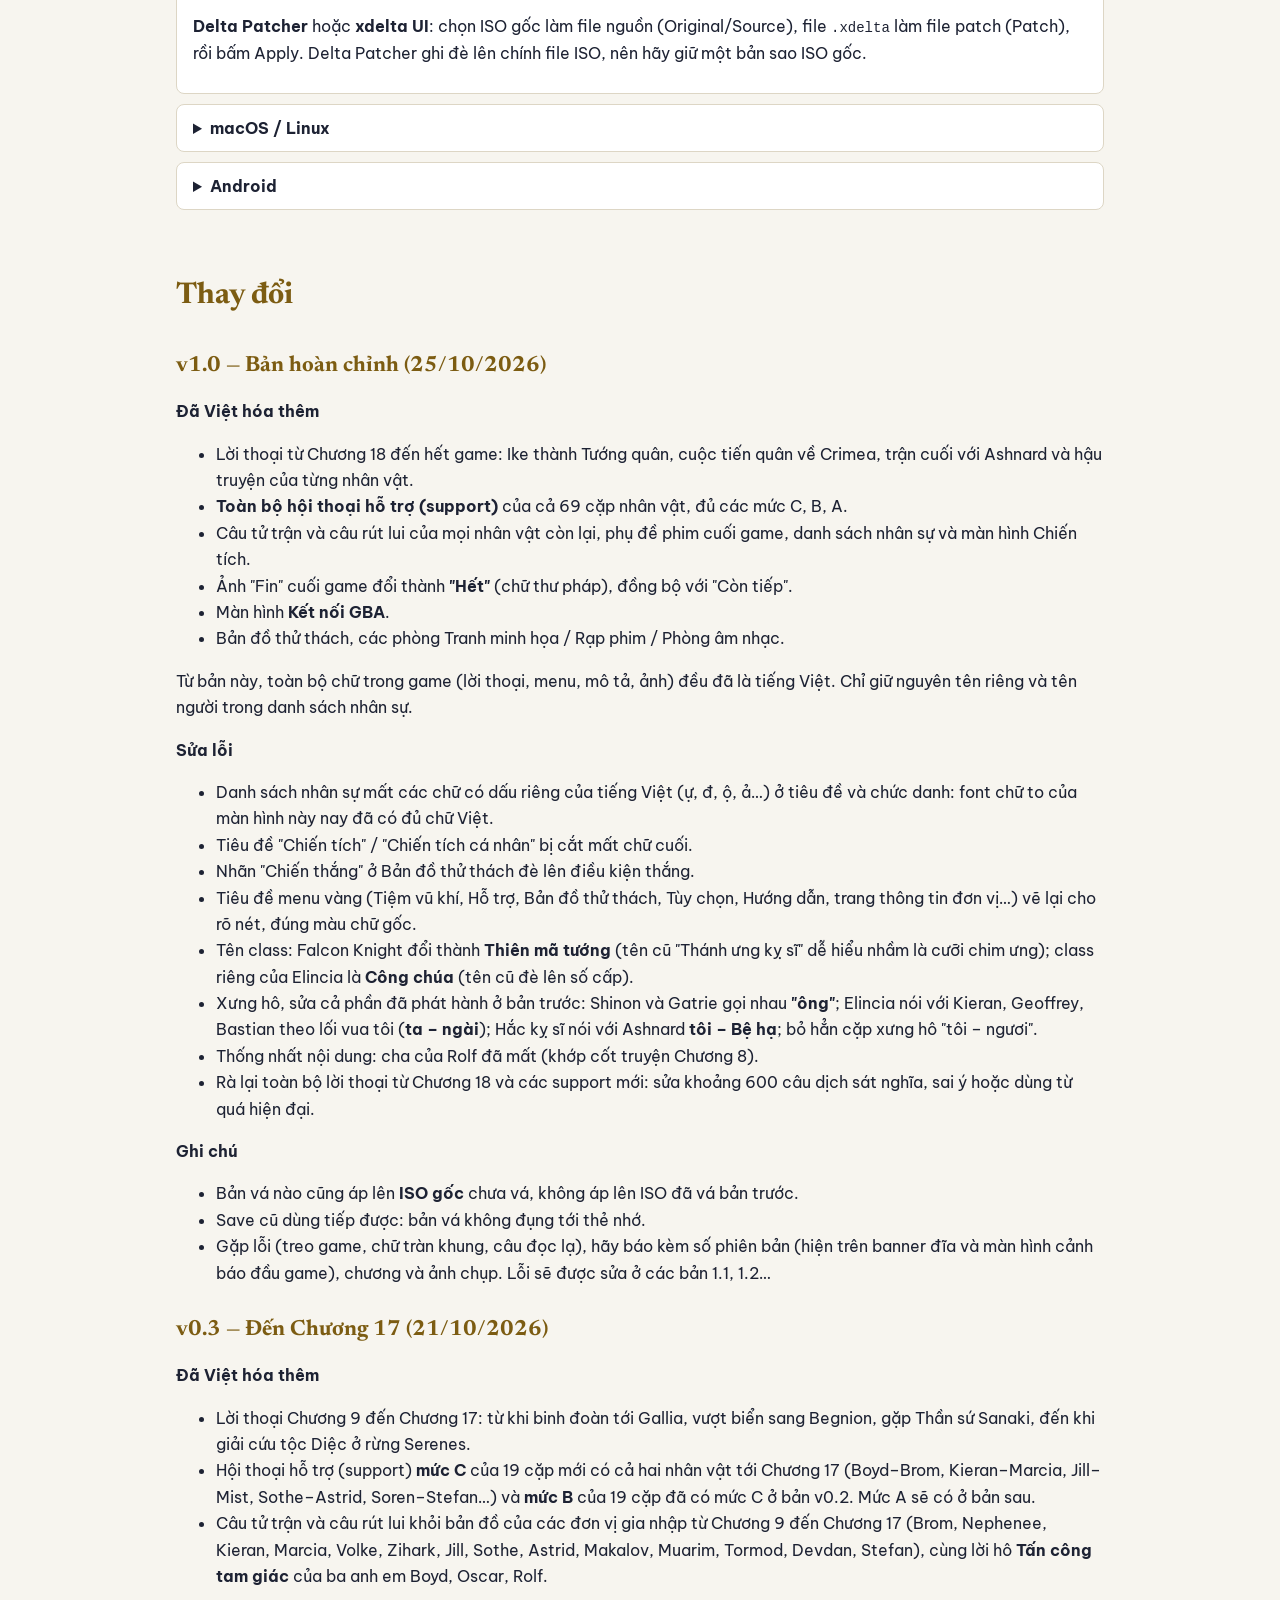
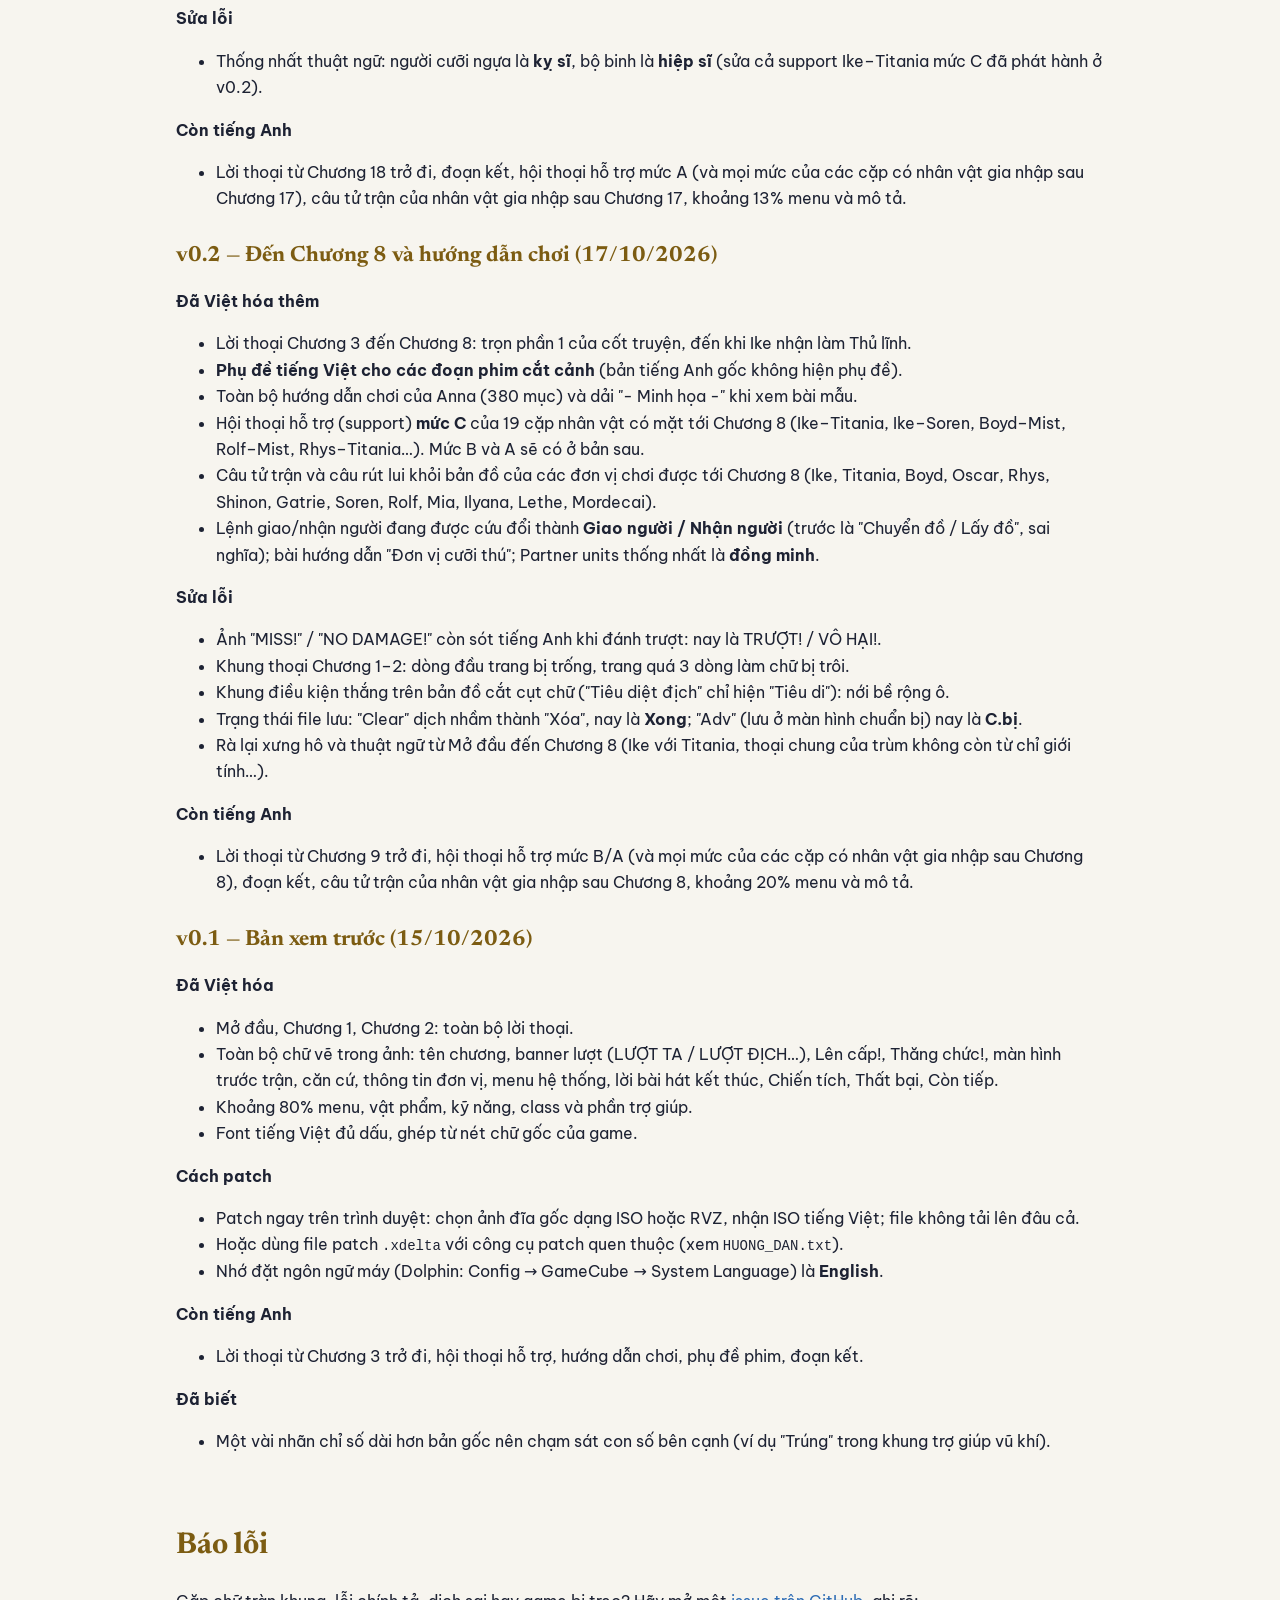
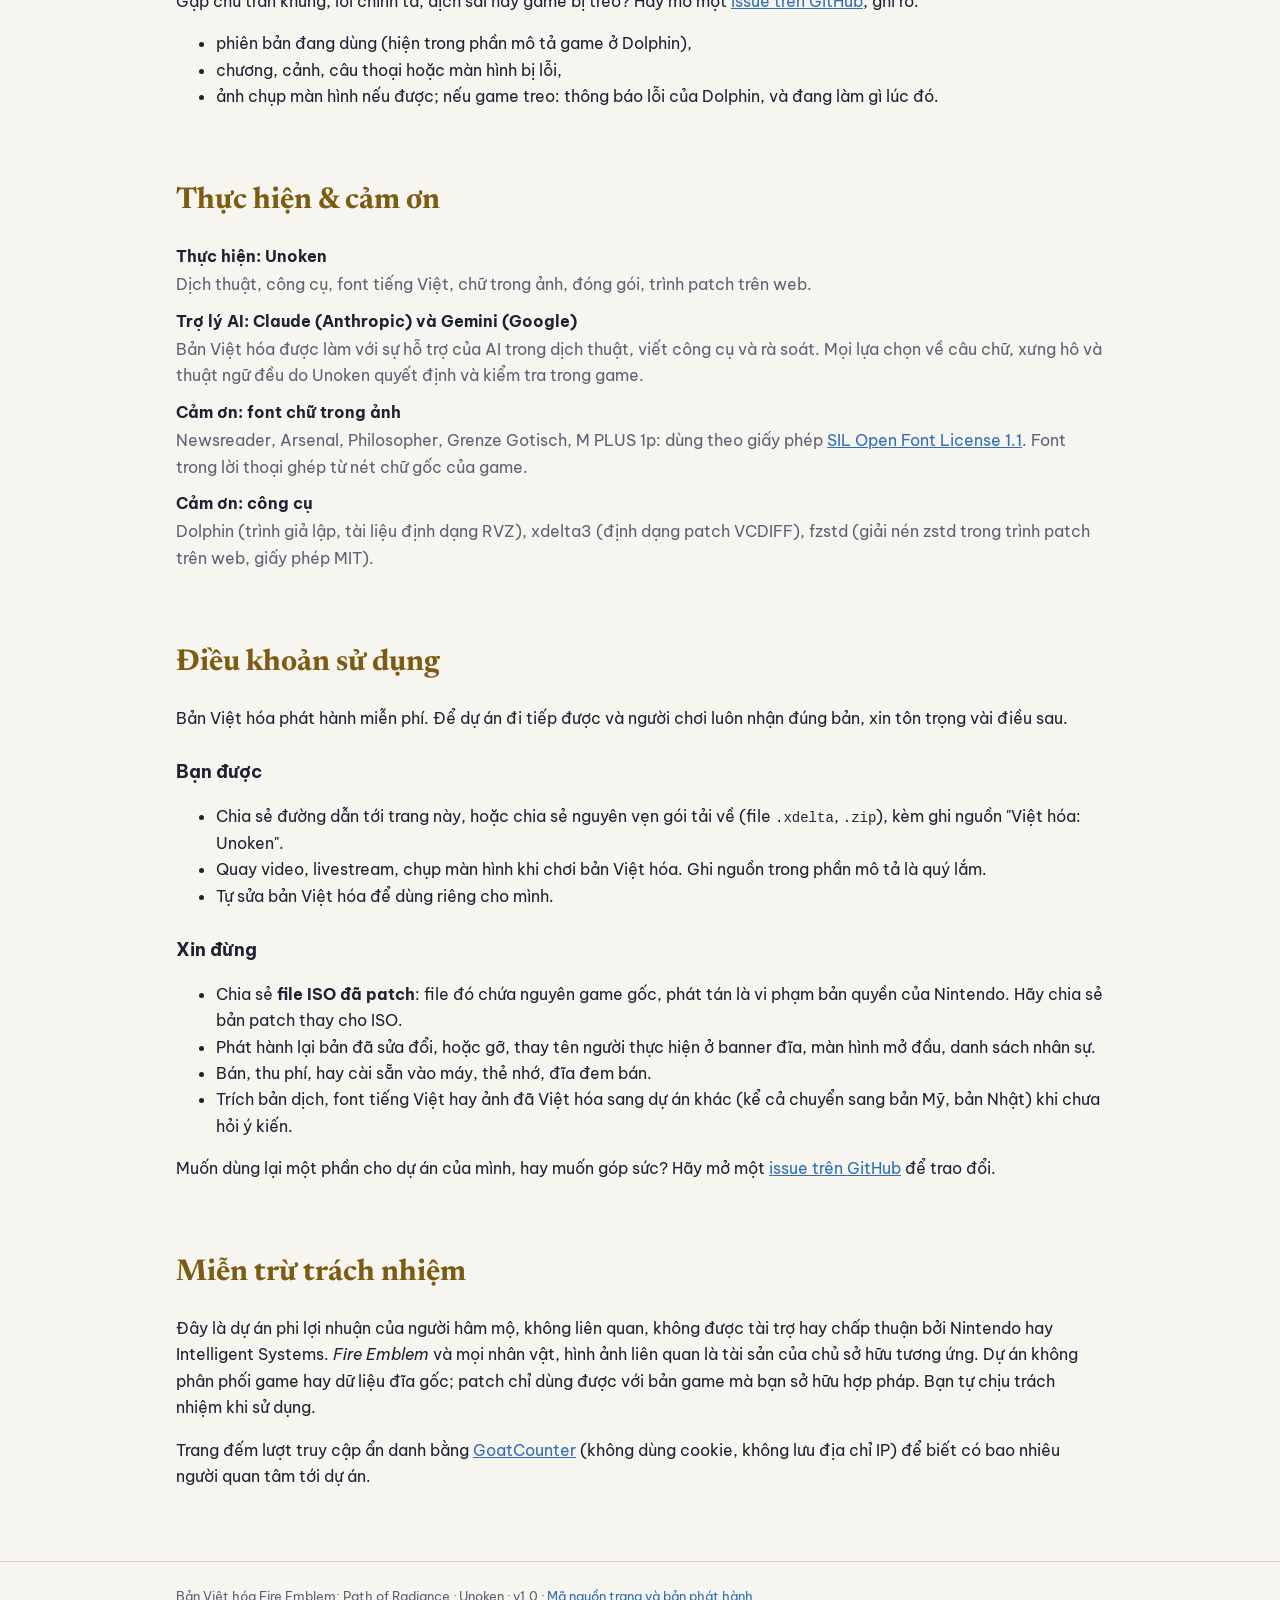
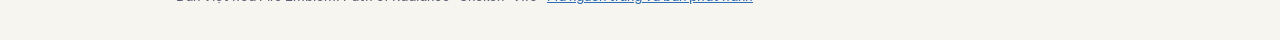
==== commit a67f51bc: "Trang web v1.0 (2026-10-25)" ====
--- a/index.html
+++ b/index.html
@@ -16,7 +16,7 @@
     <p class="kicker">Bản Việt hóa của người hâm mộ · GameCube</p>
     <h1>Fire Emblem: Path of Radiance</h1>
     <p class="sub">Việt hóa bởi <span class="by">Unoken</span></p>
-    <p class="meta">Phiên bản hiện tại: <strong>v0.3</strong> · cập nhật 21/10/2026 · bản PAL châu Âu (GFEP01)</p>
+    <p class="meta">Phiên bản hiện tại: <strong>v1.0</strong> · cập nhật 25/10/2026 · bản PAL châu Âu (GFEP01)</p>
     <div class="btns">
       <a class="btn primary" href="patch/">Patch ngay trên trình duyệt</a>
       <a class="btn" href="https://github.com/Unoken/FE9-VietHoa/releases/latest">Tải patch</a>
@@ -40,7 +40,7 @@
     <li><strong>Chữ trong ảnh được vẽ lại</strong>: tên chương, banner lượt, menu căn cứ, màn hình kết thúc.</li>
     <li><strong>Phim cắt cảnh có phụ đề tiếng Việt</strong>: bản tiếng Anh gốc chỉ có lồng tiếng, không có phụ đề. Bản Việt hóa bật phụ đề lên, giữ nguyên lồng tiếng gốc.</li>
     <li><strong>Xưng hô theo từng cặp nhân vật</strong>, giữ đúng giọng của từng người.</li>
-    <li><strong>Phát hành theo mốc</strong>: mỗi mốc một bản phát hành, không phải chờ dịch xong cả game.</li>
+    <li><strong>Đã Việt hóa trọn vẹn</strong>: cốt truyện, đoạn kết, toàn bộ support, hướng dẫn chơi. Lỗi người chơi báo sẽ được sửa ở các bản 1.1, 1.2…</li>
   </ul>
   <div class="note">Gói tải về <strong>chỉ có file patch</strong> (.xdelta), không chứa game. Bạn cần tự có ảnh đĩa của mình, đúng bản <strong>châu Âu (PAL)</strong>.</div>
 </section>
@@ -48,17 +48,15 @@
 <section id="tien-do">
   <h2>Tiến độ</h2>
   <div class="card progress">
-    <div class="prow"><span class="lbl">Tổng</span><div class="bar"><i style="width:58.9%"></i></div><span class="pct">59%</span><span class="det">43/73 phần việc trong kế hoạch</span></div>
-    <div class="prow"><span class="lbl">Lời</span><div class="bar"><i style="width:72.3%"></i></div><span class="pct">72%</span><span class="det">3.637/5.030 mục thoại và menu</span></div>
-    <div class="prow"><span class="lbl">Ảnh</span><div class="bar"><i style="width:100.0%"></i></div><span class="pct">100%</span><span class="det">312/312 vùng chữ trong ảnh</span></div>
+    <div class="prow"><span class="lbl">Tổng</span><div class="bar"><i style="width:100.0%"></i></div><span class="pct">100%</span><span class="det">70/70 phần việc trong kế hoạch</span></div>
+    <div class="prow"><span class="lbl">Lời</span><div class="bar"><i style="width:100.0%"></i></div><span class="pct">100%</span><span class="det">4.610/4.610 mục thoại và menu</span></div>
+    <div class="prow"><span class="lbl">Ảnh</span><div class="bar"><i style="width:100.0%"></i></div><span class="pct">100%</span><span class="det">320/320 vùng chữ trong ảnh</span></div>
   </div>
   <ul class="miles">
     <li><span class="id">v0.1</span><span><strong>Bản xem trước</strong> <span class="desc">· Toàn bộ ảnh và giao diện, Mở đầu – Chương 2</span></span><span class="tag done">Đã phát hành</span></li>
     <li><span class="id">v0.2</span><span><strong>Đến Chương 8</strong> <span class="desc">· Lời thoại Chương 3 – Chương 8, hướng dẫn chơi của Anna, phụ đề video, support mức C</span></span><span class="tag done">Đã phát hành</span></li>
     <li><span class="id">v0.3</span><span><strong>Đến Chương 17</strong> <span class="desc">· Lời thoại Chương 9 – Chương 17, câu tử trận, support mức C cặp mới và mức B</span></span><span class="tag done">Đã phát hành</span></li>
-    <li><span class="id">v0.4</span><span><strong>Trọn cốt truyện</strong> <span class="desc">· Lời thoại từ Chương 18 đến hết, đoạn kết</span></span><span class="tag">Chưa bắt đầu</span></li>
-    <li><span class="id">v0.5</span><span><strong>Hội thoại hỗ trợ</strong> <span class="desc">· 69 cặp support</span></span><span class="tag">Chưa bắt đầu</span></li>
-    <li><span class="id">v1.0</span><span><strong>Bản hoàn chỉnh</strong> <span class="desc">· Rà soát và chơi thử toàn bộ</span></span><span class="tag">Chưa bắt đầu</span></li>
+    <li><span class="id">v1.0</span><span><strong>Bản hoàn chỉnh</strong> <span class="desc">· Lời thoại từ Chương 18 đến hết, đoạn kết, toàn bộ 69 cặp support; sau đó sửa lỗi ở các bản 1.1, 1.2…</span></span><span class="tag done">Đã phát hành</span></li>
   </ul>
 </section>
 
@@ -106,7 +104,7 @@
   </details>
   <details><summary>macOS / Linux</summary>
     <p>Dùng <strong>Delta Patcher</strong> (có giao diện), hoặc dòng lệnh <code>xdelta3</code> (macOS: <code>brew install xdelta</code>; Linux: <code>sudo apt install xdelta3</code>):</p>
-    <pre>xdelta3 -d -s "ISO gốc.iso" FE9-VietHoa-Unoken-v0.3.xdelta FE9-VietHoa-Unoken-v0.3.iso</pre>
+    <pre>xdelta3 -d -s "ISO gốc.iso" FE9-VietHoa-Unoken-v1.0.xdelta FE9-VietHoa-Unoken-v1.0.iso</pre>
   </details>
   <details><summary>Android</summary>
     <p>Dùng <strong>UniPatcher</strong>: chọn file patch <code>.xdelta</code> và file ISO gốc, rồi bấm patch. Sau đó mở bằng Dolphin cho Android.</p>
@@ -115,6 +113,34 @@
 
 <section id="thay-doi" class="changelog">
   <h2>Thay đổi</h2>
+  <h3>v1.0 — Bản hoàn chỉnh (25/10/2026)</h3>
+  <h4>Đã Việt hóa thêm</h4>
+  <ul>
+    <li>Lời thoại từ Chương 18 đến hết game: Ike thành Tướng quân, cuộc tiến quân về Crimea, trận cuối với Ashnard và hậu truyện của từng nhân vật.</li>
+    <li><strong>Toàn bộ hội thoại hỗ trợ (support)</strong> của cả 69 cặp nhân vật, đủ các mức C, B, A.</li>
+    <li>Câu tử trận và câu rút lui của mọi nhân vật còn lại, phụ đề phim cuối game, danh sách nhân sự và màn hình Chiến tích.</li>
+    <li>Ảnh &quot;Fin&quot; cuối game đổi thành <strong>&quot;Hết&quot;</strong> (chữ thư pháp), đồng bộ với &quot;Còn tiếp&quot;.</li>
+    <li>Màn hình <strong>Kết nối GBA</strong>.</li>
+    <li>Bản đồ thử thách, các phòng Tranh minh họa / Rạp phim / Phòng âm nhạc.</li>
+  </ul>
+  <p>Từ bản này, toàn bộ chữ trong game (lời thoại, menu, mô tả, ảnh) đều đã là tiếng Việt. Chỉ giữ nguyên tên riêng và tên người trong danh sách nhân sự.</p>
+  <h4>Sửa lỗi</h4>
+  <ul>
+    <li>Danh sách nhân sự mất các chữ có dấu riêng của tiếng Việt (ự, đ, ộ, ả…) ở tiêu đề và chức danh: font chữ to của màn hình này nay đã có đủ chữ Việt.</li>
+    <li>Tiêu đề &quot;Chiến tích&quot; / &quot;Chiến tích cá nhân&quot; bị cắt mất chữ cuối.</li>
+    <li>Nhãn &quot;Chiến thắng&quot; ở Bản đồ thử thách đè lên điều kiện thắng.</li>
+    <li>Tiêu đề menu vàng (Tiệm vũ khí, Hỗ trợ, Bản đồ thử thách, Tùy chọn, Hướng dẫn, trang thông tin đơn vị…) vẽ lại cho rõ nét, đúng màu chữ gốc.</li>
+    <li>Tên class: Falcon Knight đổi thành <strong>Thiên mã tướng</strong> (tên cũ &quot;Thánh ưng kỵ sĩ&quot; dễ hiểu nhầm là cưỡi chim ưng); class riêng của Elincia là <strong>Công chúa</strong> (tên cũ đè lên số cấp).</li>
+    <li>Xưng hô, sửa cả phần đã phát hành ở bản trước: Shinon và Gatrie gọi nhau <strong>&quot;ông&quot;</strong>; Elincia nói với Kieran, Geoffrey, Bastian theo lối vua tôi (<strong>ta – ngài</strong>); Hắc kỵ sĩ nói với Ashnard <strong>tôi – Bệ hạ</strong>; bỏ hẳn cặp xưng hô &quot;tôi – ngươi&quot;.</li>
+    <li>Thống nhất nội dung: cha của Rolf đã mất (khớp cốt truyện Chương 8).</li>
+    <li>Rà lại toàn bộ lời thoại từ Chương 18 và các support mới: sửa khoảng 600 câu dịch sát nghĩa, sai ý hoặc dùng từ quá hiện đại.</li>
+  </ul>
+  <h4>Ghi chú</h4>
+  <ul>
+    <li>Bản vá nào cũng áp lên <strong>ISO gốc</strong> chưa vá, không áp lên ISO đã vá bản trước.</li>
+    <li>Save cũ dùng tiếp được: bản vá không đụng tới thẻ nhớ.</li>
+    <li>Gặp lỗi (treo game, chữ tràn khung, câu đọc lạ), hãy báo kèm số phiên bản (hiện trên banner đĩa và màn hình cảnh báo đầu game), chương và ảnh chụp. Lỗi sẽ được sửa ở các bản 1.1, 1.2…</li>
+  </ul>
   <h3>v0.3 — Đến Chương 17 (21/10/2026)</h3>
   <h4>Đã Việt hóa thêm</h4>
   <ul>
@@ -223,7 +249,7 @@
 </main>
 
 <footer><div class="wrap">
-  Bản Việt hóa Fire Emblem: Path of Radiance · Unoken · v0.3 · <a href="https://github.com/Unoken/FE9-VietHoa">Mã nguồn trang và bản phát hành</a>
+  Bản Việt hóa Fire Emblem: Path of Radiance · Unoken · v1.0 · <a href="https://github.com/Unoken/FE9-VietHoa">Mã nguồn trang và bản phát hành</a>
 </div></footer>
 <script data-goatcounter="https://unoken.goatcounter.com/count" async src="https://gc.zgo.at/count.js"></script>
 </body>
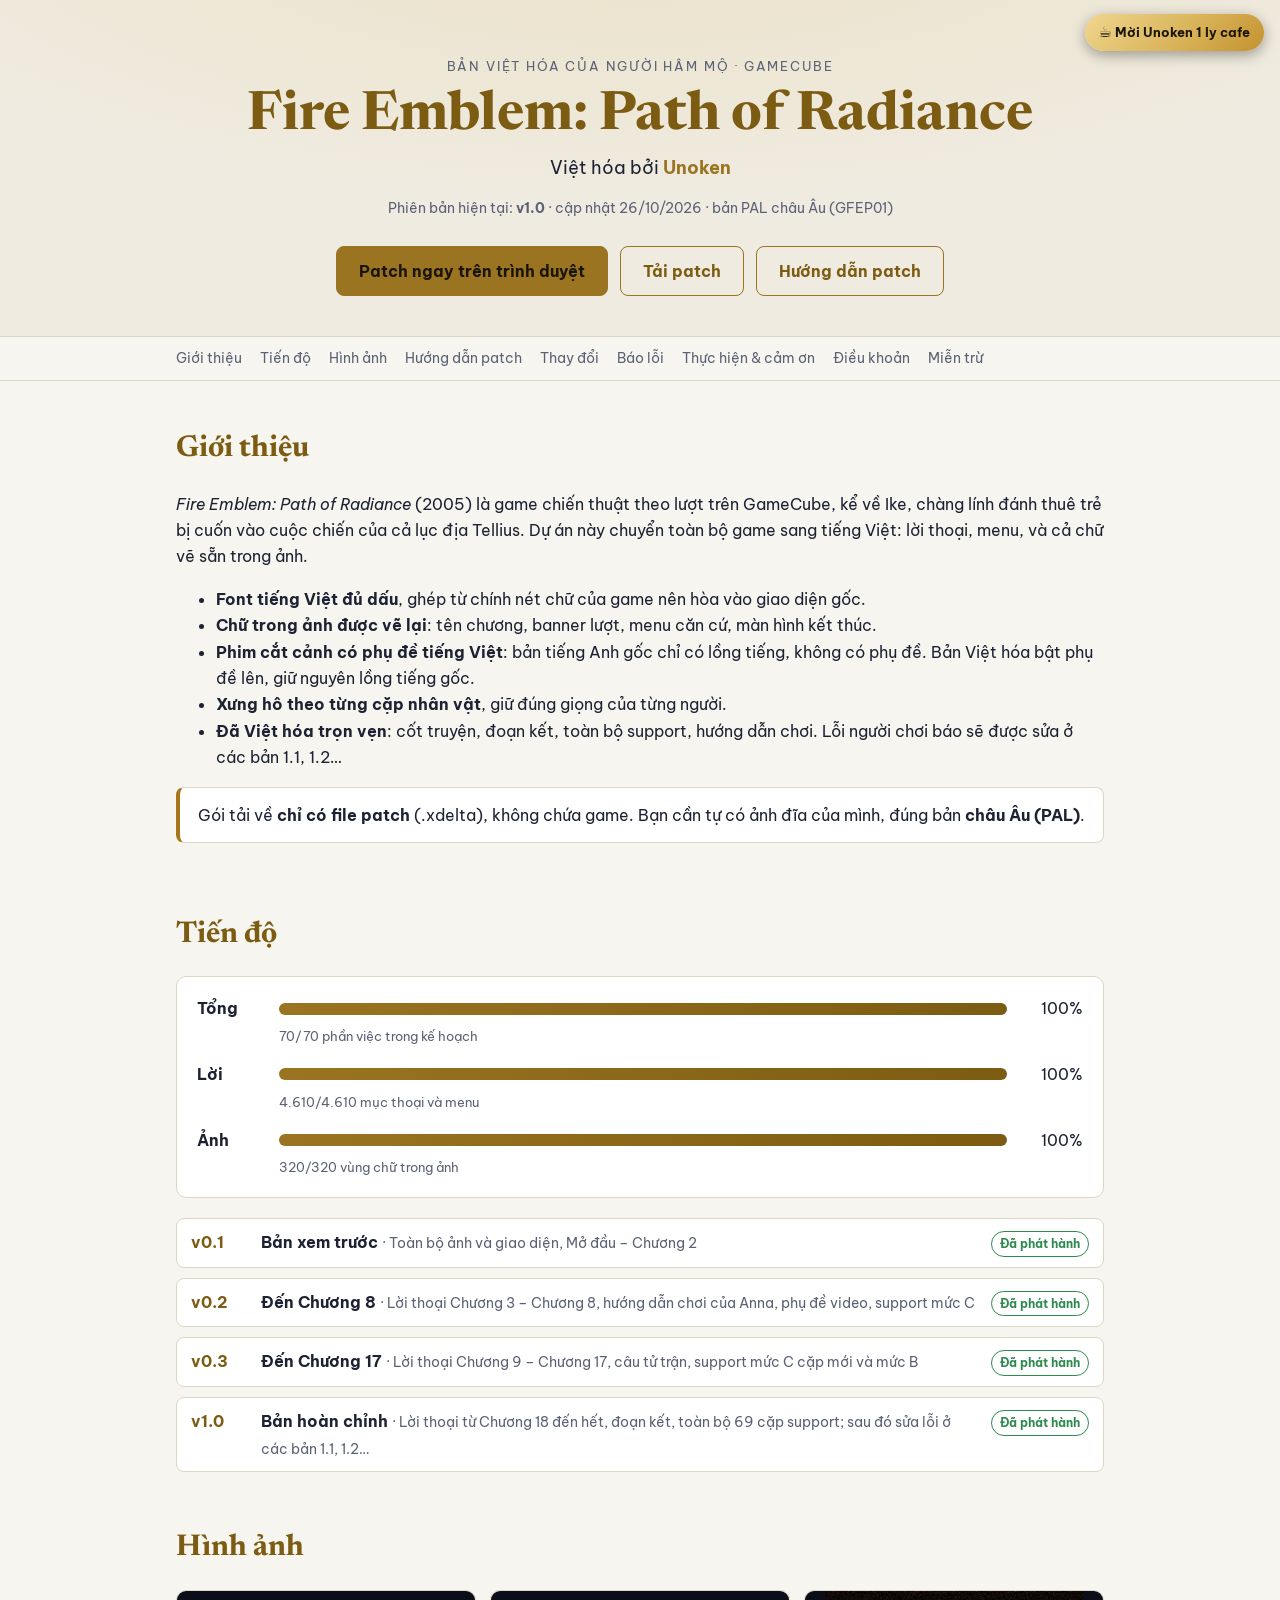
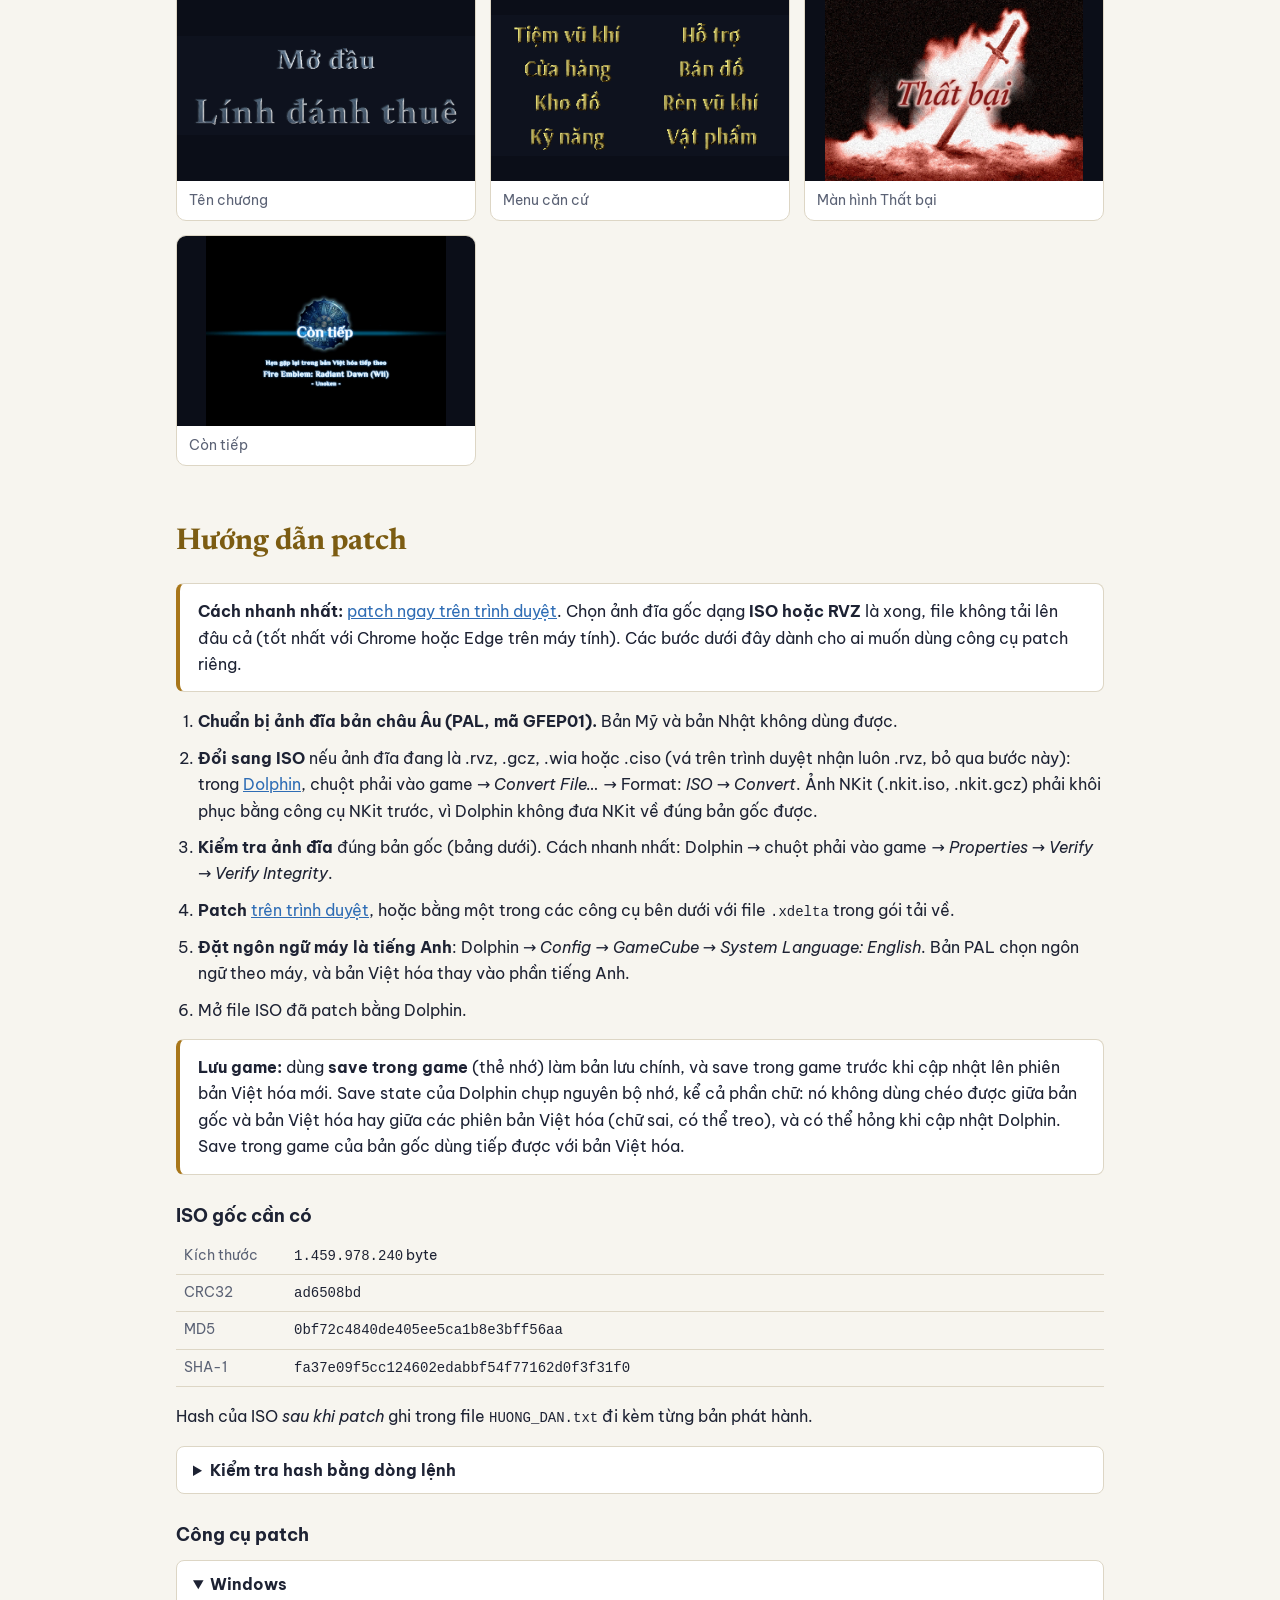
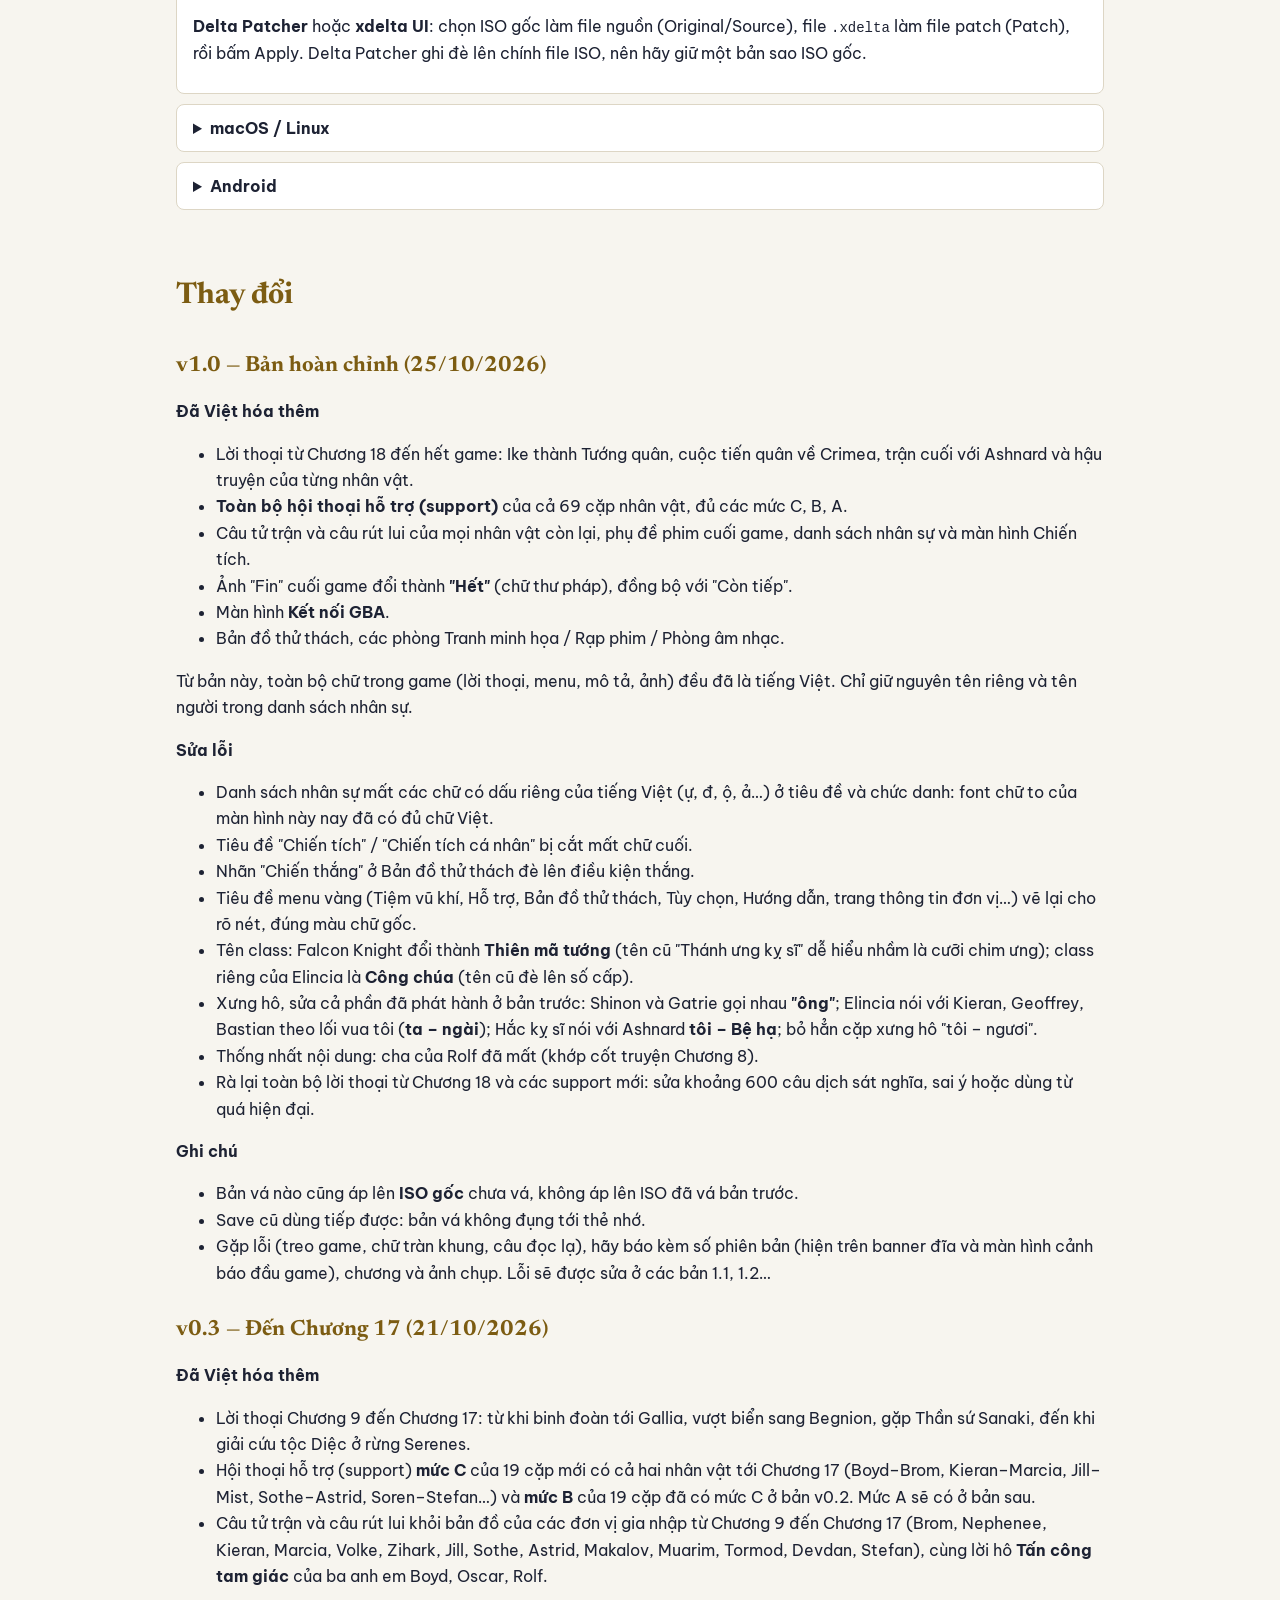
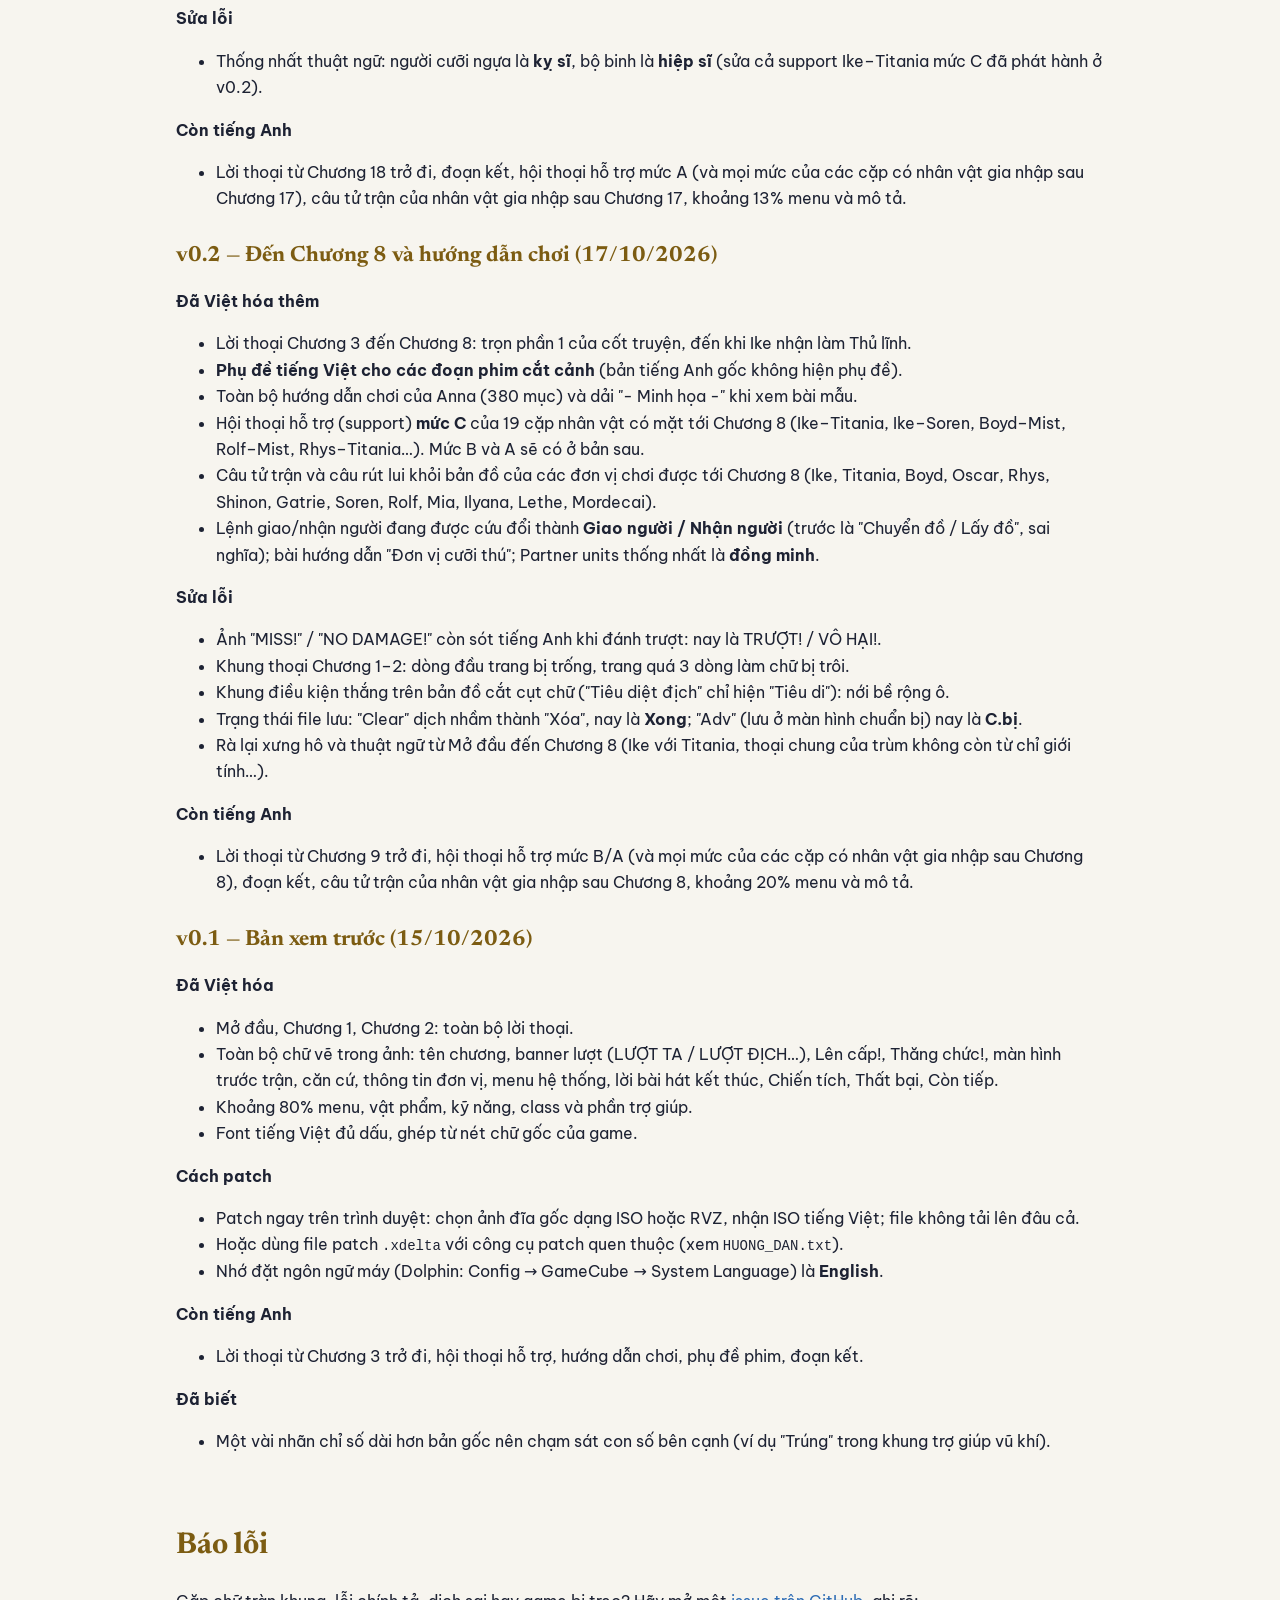
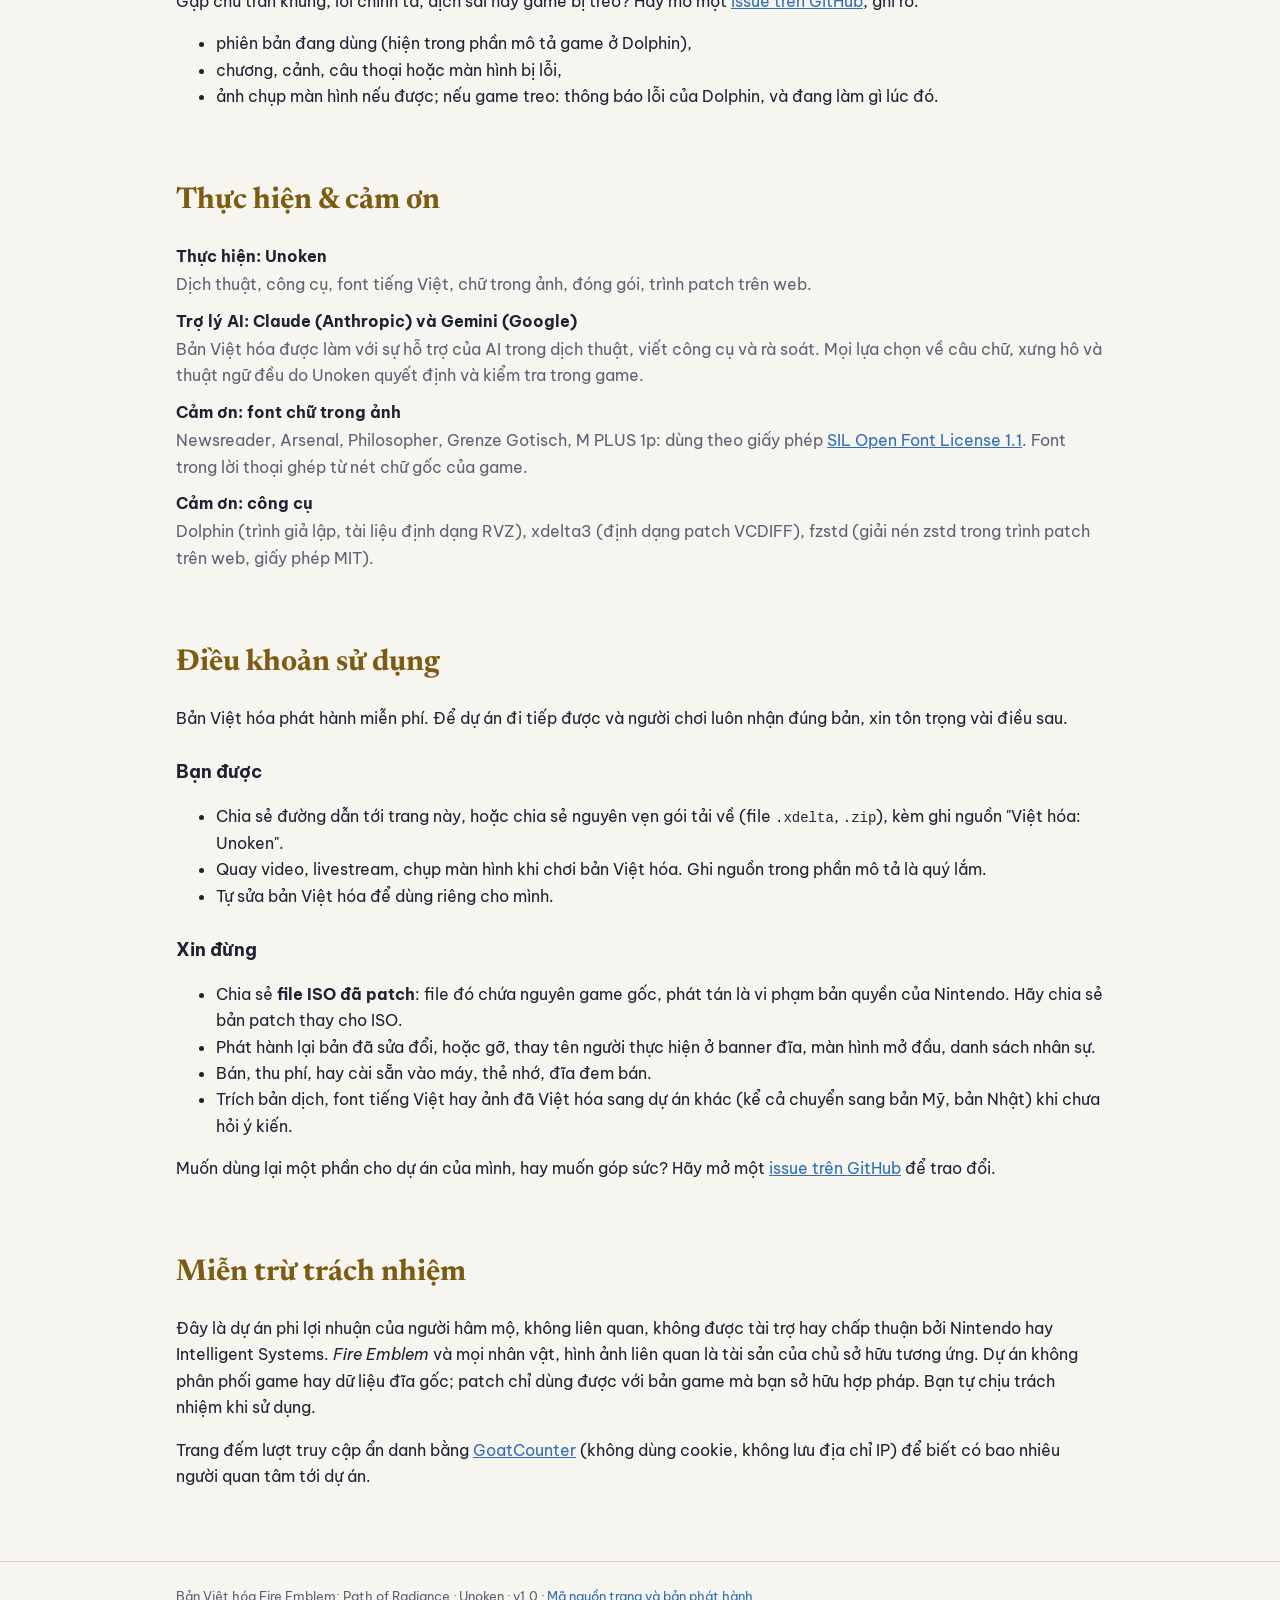
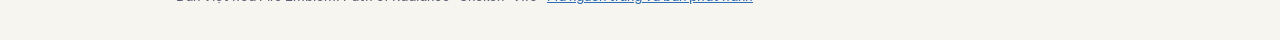
==== commit d73a8765: "Trang web v1.0 (2026-10-26)" ====
--- a/index.html
+++ b/index.html
@@ -12,11 +12,12 @@
 </head>
 <body>
 <header class="hero">
+  <button type="button" class="cafe-btn" data-open="moi-cafe"><span class="cup" aria-hidden="true">☕</span> Mời Unoken 1 ly cafe</button>
   <div class="wrap">
     <p class="kicker">Bản Việt hóa của người hâm mộ · GameCube</p>
     <h1>Fire Emblem: Path of Radiance</h1>
     <p class="sub">Việt hóa bởi <span class="by">Unoken</span></p>
-    <p class="meta">Phiên bản hiện tại: <strong>v1.0</strong> · cập nhật 25/10/2026 · bản PAL châu Âu (GFEP01)</p>
+    <p class="meta">Phiên bản hiện tại: <strong>v1.0</strong> · cập nhật 26/10/2026 · bản PAL châu Âu (GFEP01)</p>
     <div class="btns">
       <a class="btn primary" href="patch/">Patch ngay trên trình duyệt</a>
       <a class="btn" href="https://github.com/Unoken/FE9-VietHoa/releases/latest">Tải patch</a>
@@ -251,6 +252,30 @@
 <footer><div class="wrap">
   Bản Việt hóa Fire Emblem: Path of Radiance · Unoken · v1.0 · <a href="https://github.com/Unoken/FE9-VietHoa">Mã nguồn trang và bản phát hành</a>
 </div></footer>
+<dialog id="moi-cafe" class="cafe" aria-labelledby="moi-cafe-h">
+  <button type="button" class="close" aria-label="Đóng">×</button>
+  <h2 id="moi-cafe-h">Mời cafe</h2>
+  <p>Bản Việt hóa luôn miễn phí và sẽ luôn miễn phí. Nếu bạn thấy vui khi chơi và muốn mời mình một ly cafe, mình sẵn lòng nhận, feel free nhé. Các bạn chơi hết game, báo lỗi giúp, giới thiệu cho bạn bè đã là quý lắm rồi.</p>
+  <div class="donate">
+    <img class="qr" src="assets/donate-qr.png" alt="Mã QR chuyển khoản">
+    <dl>
+      <dt>Ngân hàng</dt><dd>Techcombank</dd>
+      <dt>Số tài khoản</dt><dd><code>19032525499014</code> <button type="button" class="copy" data-copy="19032525499014">Chép</button></dd>
+      <dt>Chủ tài khoản</dt><dd>LUU QUANG DUC</dd>
+      <dt>Nội dung</dt><dd>Moi cafe FE9</dd>
+    </dl>
+  </div>
+</dialog>
+<script>(() => {
+  const dlg = document.getElementById("moi-cafe");
+  document.querySelectorAll("[data-open=moi-cafe]").forEach(b => b.addEventListener("click", () => dlg.showModal()));
+  dlg.querySelector(".close").addEventListener("click", () => dlg.close());
+  dlg.addEventListener("click", e => { if (e.target === dlg) dlg.close(); });
+  dlg.querySelectorAll("button.copy").forEach(b => b.addEventListener("click", () => {
+    navigator.clipboard.writeText(b.dataset.copy).then(() => { b.textContent = "Đã chép"; setTimeout(() => b.textContent = "Chép", 1500); });
+  }));
+  if (location.hash === "#moi-cafe") dlg.showModal();
+})();</script>
 <script data-goatcounter="https://unoken.goatcounter.com/count" async src="https://gc.zgo.at/count.js"></script>
 </body>
 </html>
--- a/assets/style.css
+++ b/assets/style.css
@@ -22,7 +22,22 @@
 .wrap { max-width: 960px; margin: 0 auto; padding: 0 16px; }
 header.hero {
   background: radial-gradient(1200px 400px at 50% -80px, rgba(217,180,90,.18), transparent 70%), var(--bg2);
-  border-bottom: 1px solid var(--line); padding: 56px 0 40px; text-align: center;
+  border-bottom: 1px solid var(--line); padding: 56px 0 40px; text-align: center; position: relative;
+}
+.cafe-btn {
+  position: absolute; top: 14px; right: 16px; font: inherit; font-size: 13px; font-weight: 700; cursor: pointer;
+  padding: 6px 14px; border-radius: 99px; border: 0; color: #1a1406;
+  background: linear-gradient(135deg, #f0d68f, #d9b45a 55%, #c4922f);
+  box-shadow: 0 4px 14px rgba(0, 0, 0, .35); transition: transform .15s;
+}
+.cafe-btn:hover { transform: translateY(-1px) scale(1.04); }
+.cafe-btn .cup { display: inline-block; font-size: 15px; animation: cafe-tilt 2.6s ease-in-out infinite; }
+@keyframes cafe-tilt { 0%, 80%, 100% { transform: rotate(0); } 86% { transform: rotate(-14deg); } 93% { transform: rotate(10deg); } }
+@media (prefers-reduced-motion: reduce) { .cafe-btn .cup { animation: none; } }
+@media (max-width: 560px) {
+  header.hero { padding-top: 64px; }
+  .cafe-btn { font-size: 13px; padding: 6px 12px; right: 50%; transform: translateX(50%); }
+  .cafe-btn:hover { transform: translateX(50%) scale(1.04); }
 }
 .hero .kicker { color: var(--muted); letter-spacing: .14em; text-transform: uppercase; font-size: 13px; margin: 0; }
 .hero h1 {
@@ -83,6 +98,25 @@
 .changelog h4 { margin: 14px 0 4px; }
 .credits dt { font-weight: 700; margin-top: 10px; }
 .credits dd { margin: 2px 0 0; color: var(--muted); }
+dialog.cafe {
+  width: min(560px, calc(100vw - 32px)); max-height: calc(100vh - 32px); overflow-y: auto;
+  background: var(--card); color: var(--text); border: 1px solid var(--line); border-radius: 12px; padding: 22px 24px;
+}
+dialog.cafe::backdrop { background: rgba(5, 8, 16, .65); }
+dialog.cafe h2 { margin-bottom: 8px; }
+dialog.cafe .close {
+  position: absolute; top: 10px; right: 12px; font-size: 26px; line-height: 1; cursor: pointer;
+  background: none; border: 0; color: var(--muted); padding: 4px 8px;
+}
+dialog.cafe .close:hover { color: var(--gold2); }
+.donate { justify-content: center; display: flex; flex-wrap: wrap; gap: 20px 28px; align-items: center; }
+.donate .qr { width: 240px; max-width: 100%; height: auto; border-radius: 10px; background: #fff; padding: 6px; }
+.donate dl { display: grid; grid-template-columns: auto 1fr; gap: 6px 14px; margin: 0; }
+.donate dt { color: var(--muted); }
+.donate dd { margin: 0; font-weight: 500; }
+.donate code { font-size: 16px; font-weight: 700; color: var(--gold2); }
+.copy { margin-left: 6px; font: inherit; font-size: 12px; padding: 2px 10px; border-radius: 99px; cursor: pointer;
+  background: transparent; color: var(--gold2); border: 1px solid var(--gold); }
 footer { border-top: 1px solid var(--line); margin-top: 48px; padding: 24px 0 40px; color: var(--muted); font-size: 13px; }
 @media (max-width: 560px) {
   .miles li { grid-template-columns: 48px 1fr; }
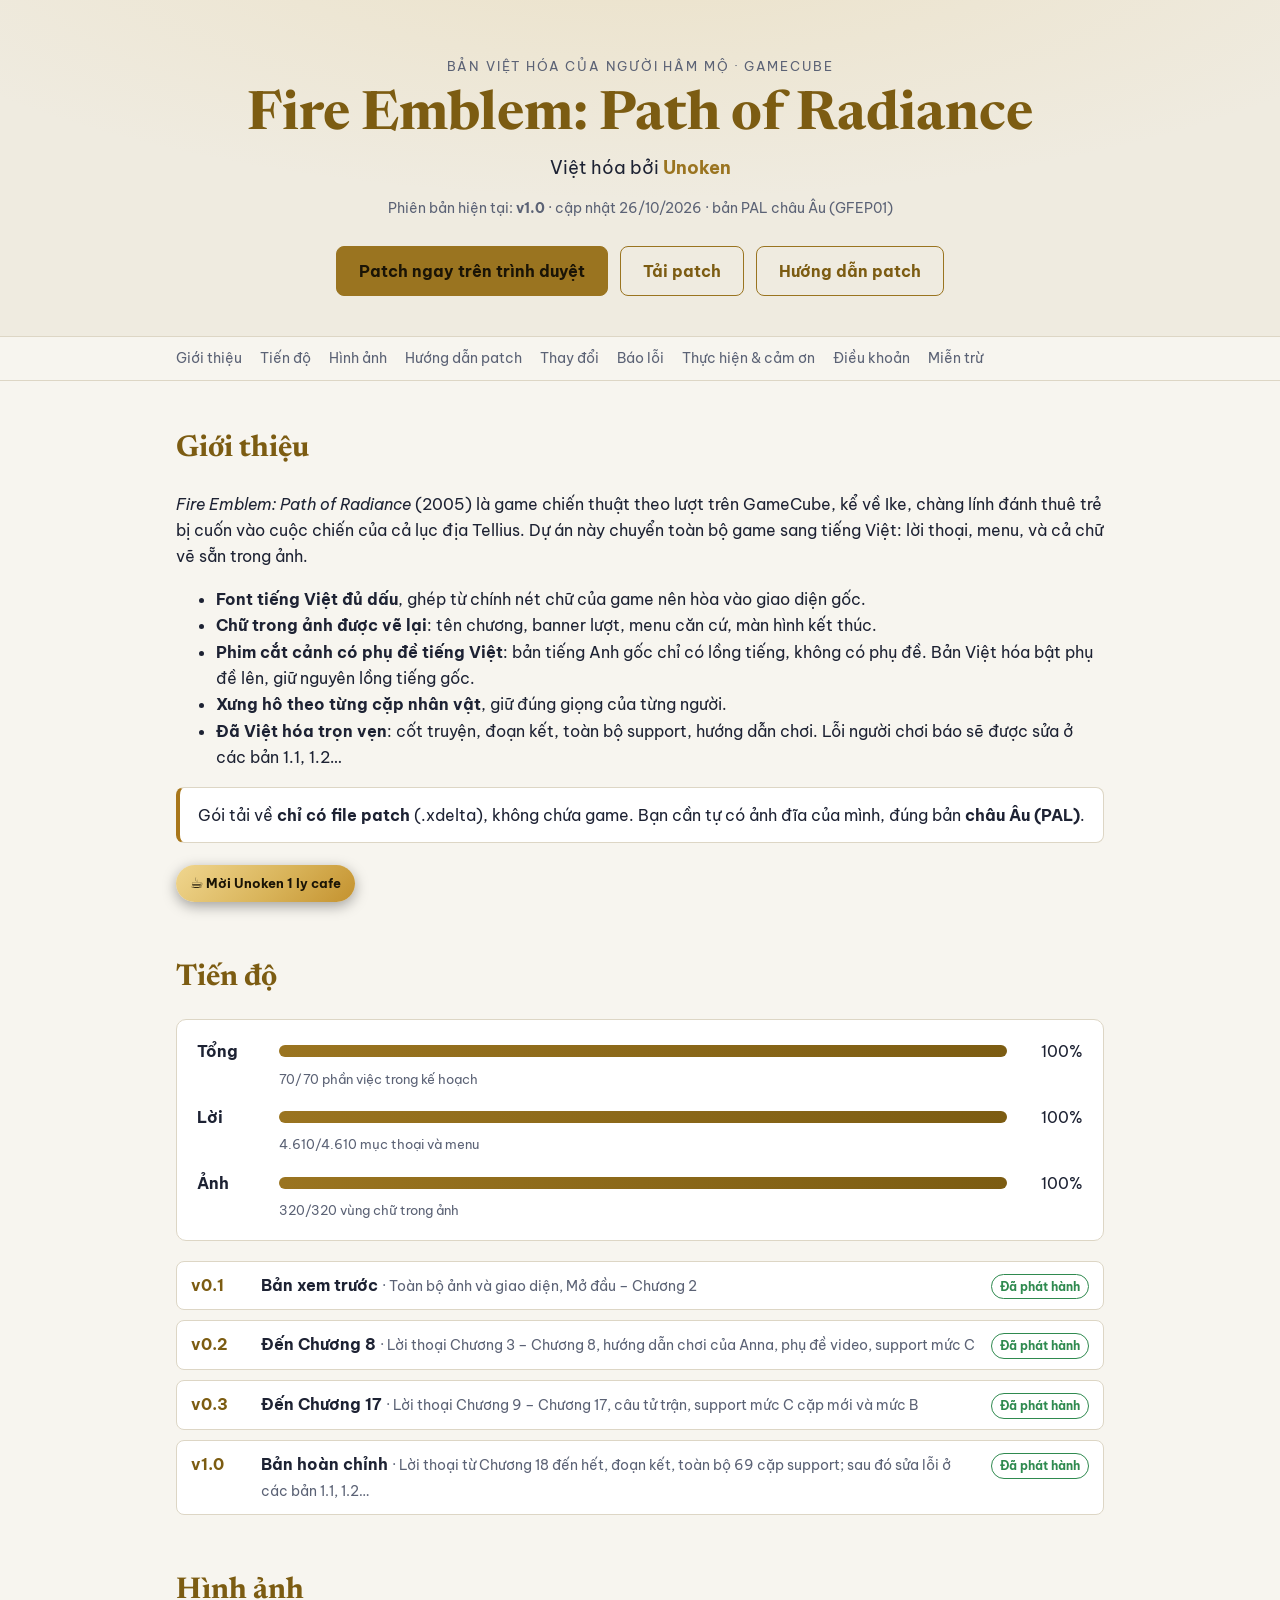
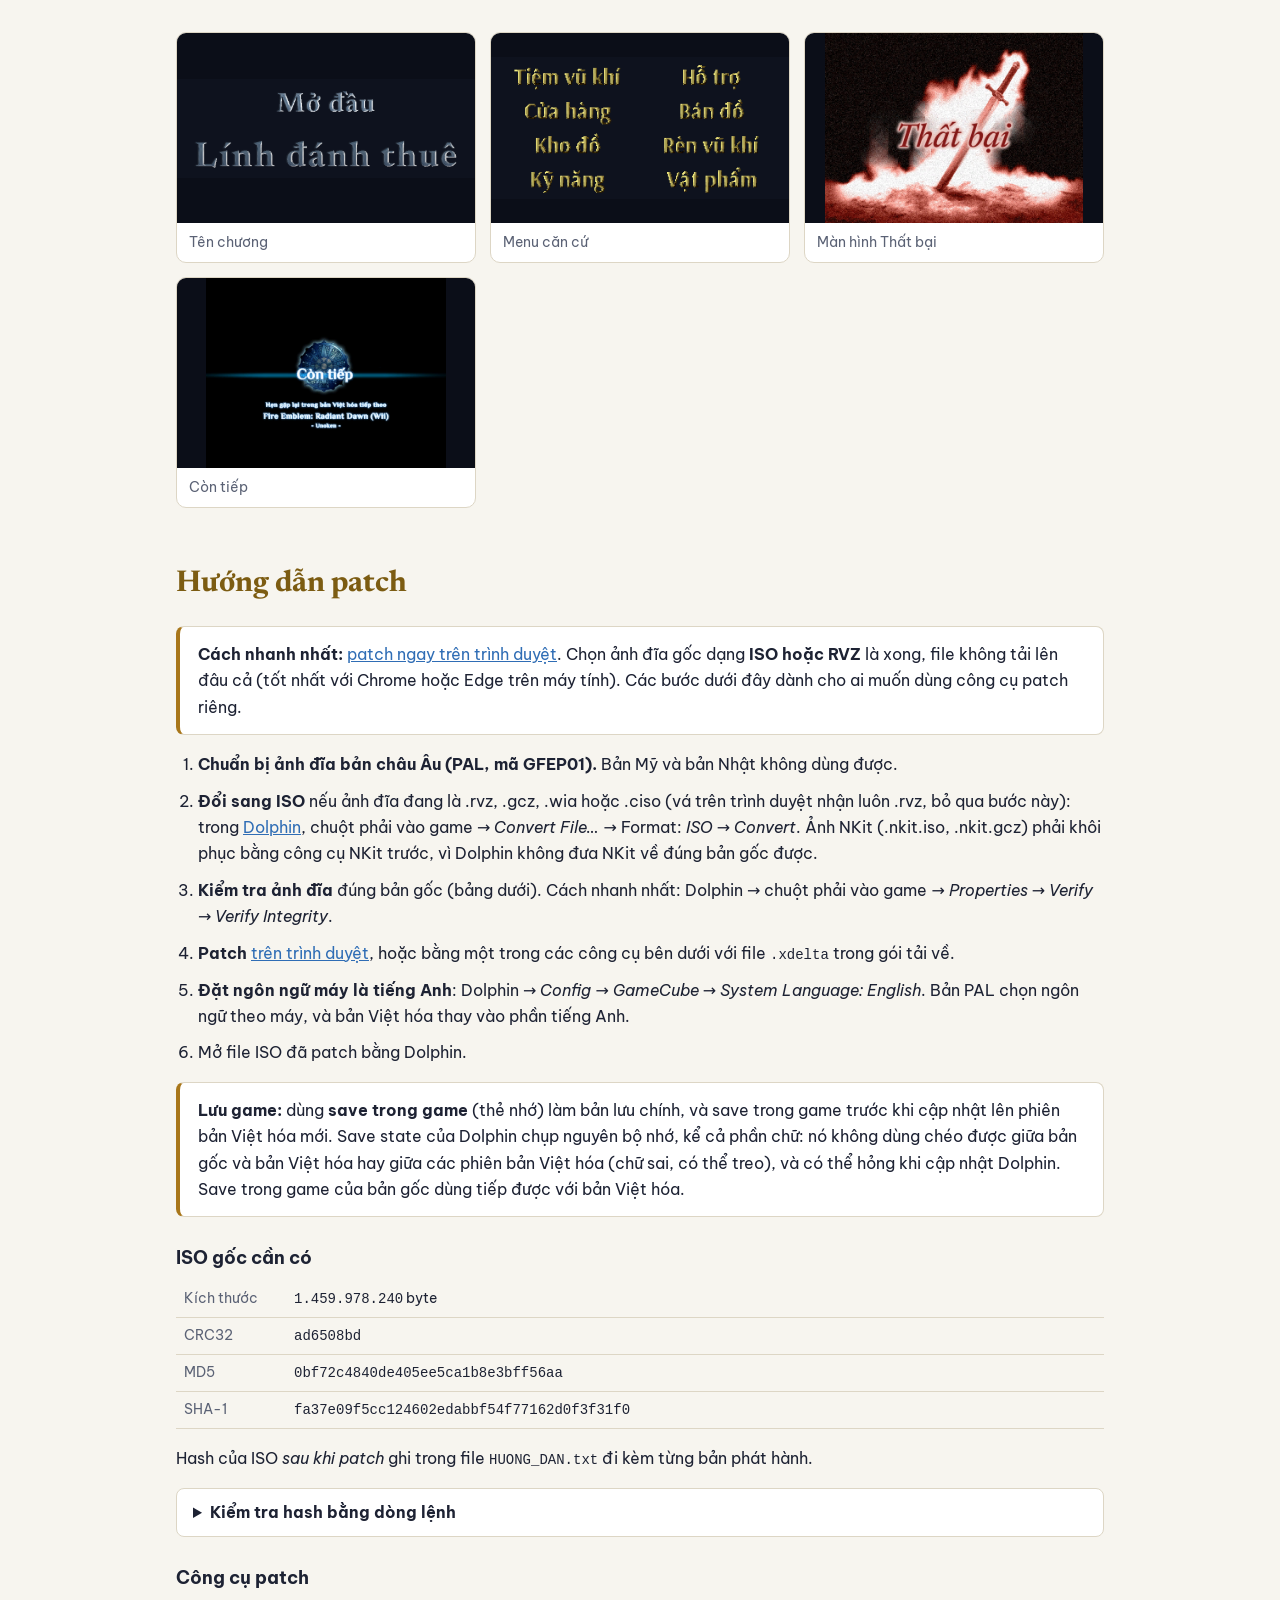
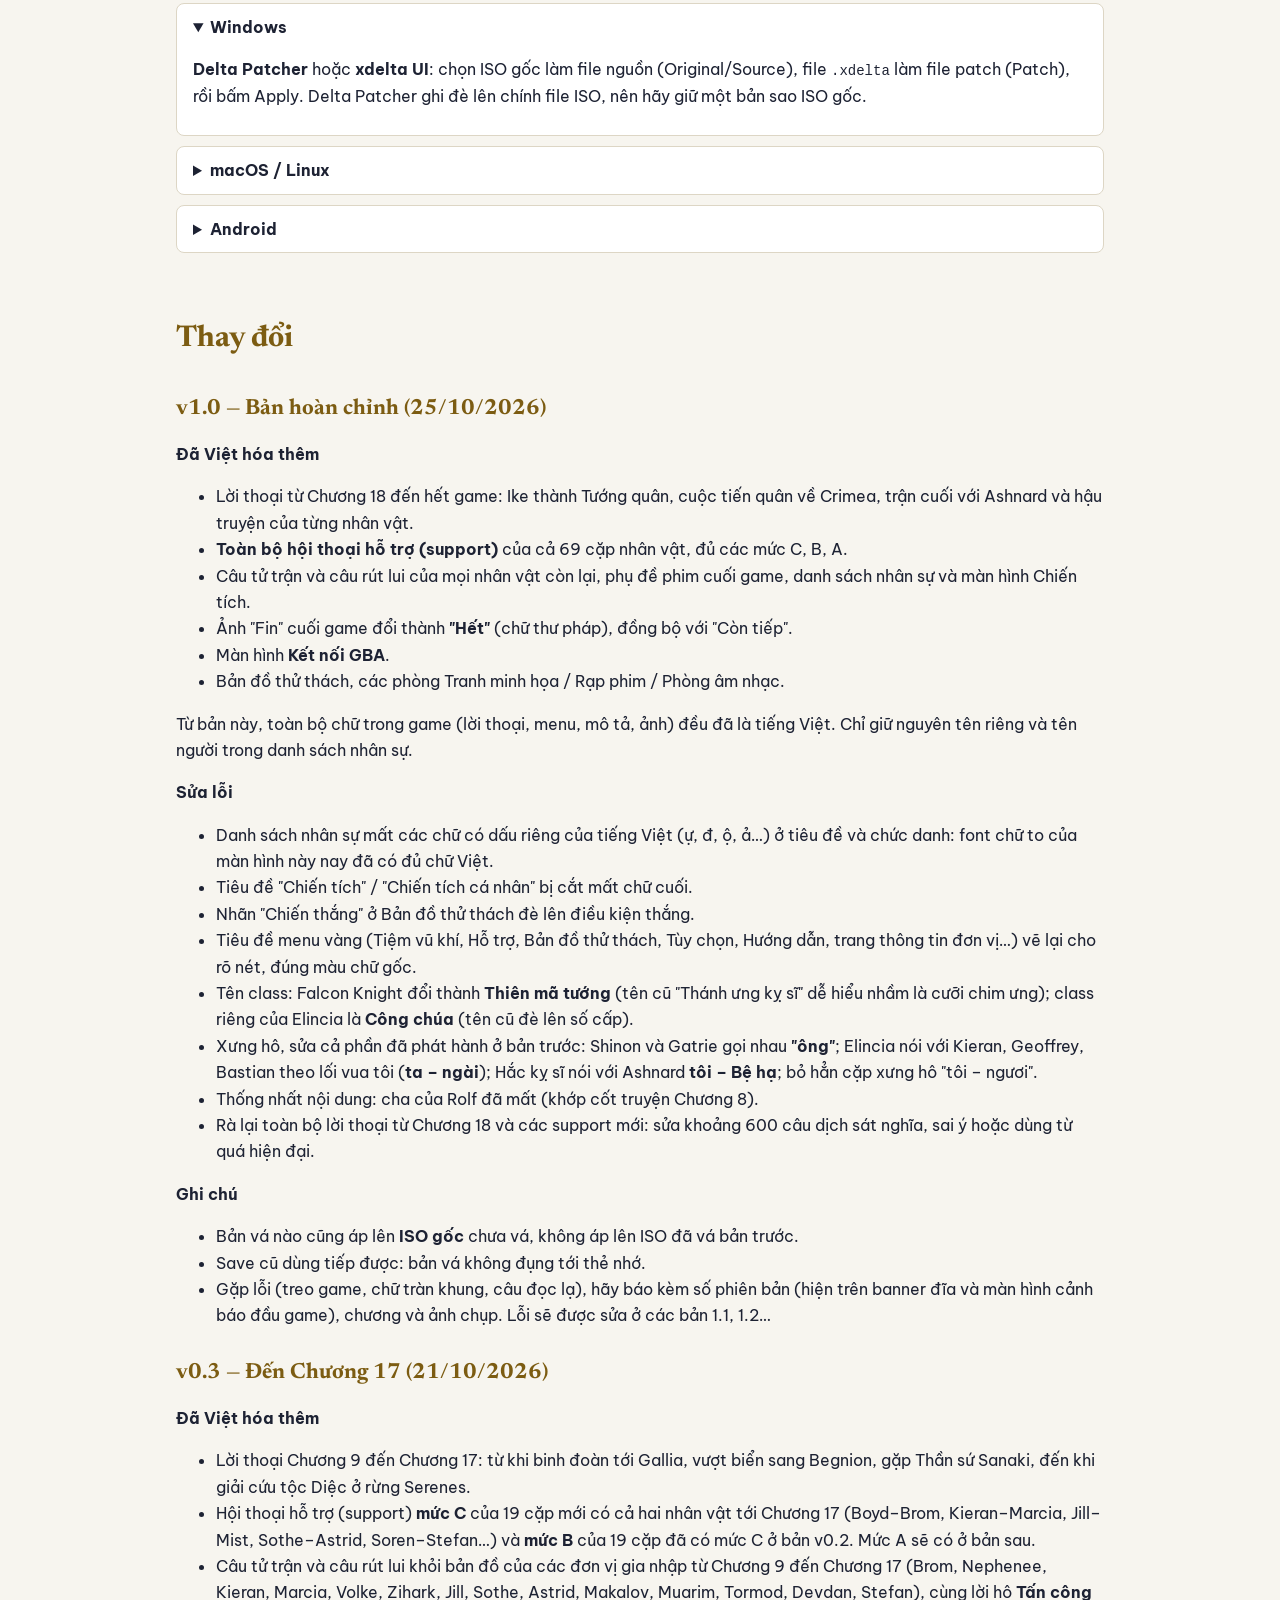
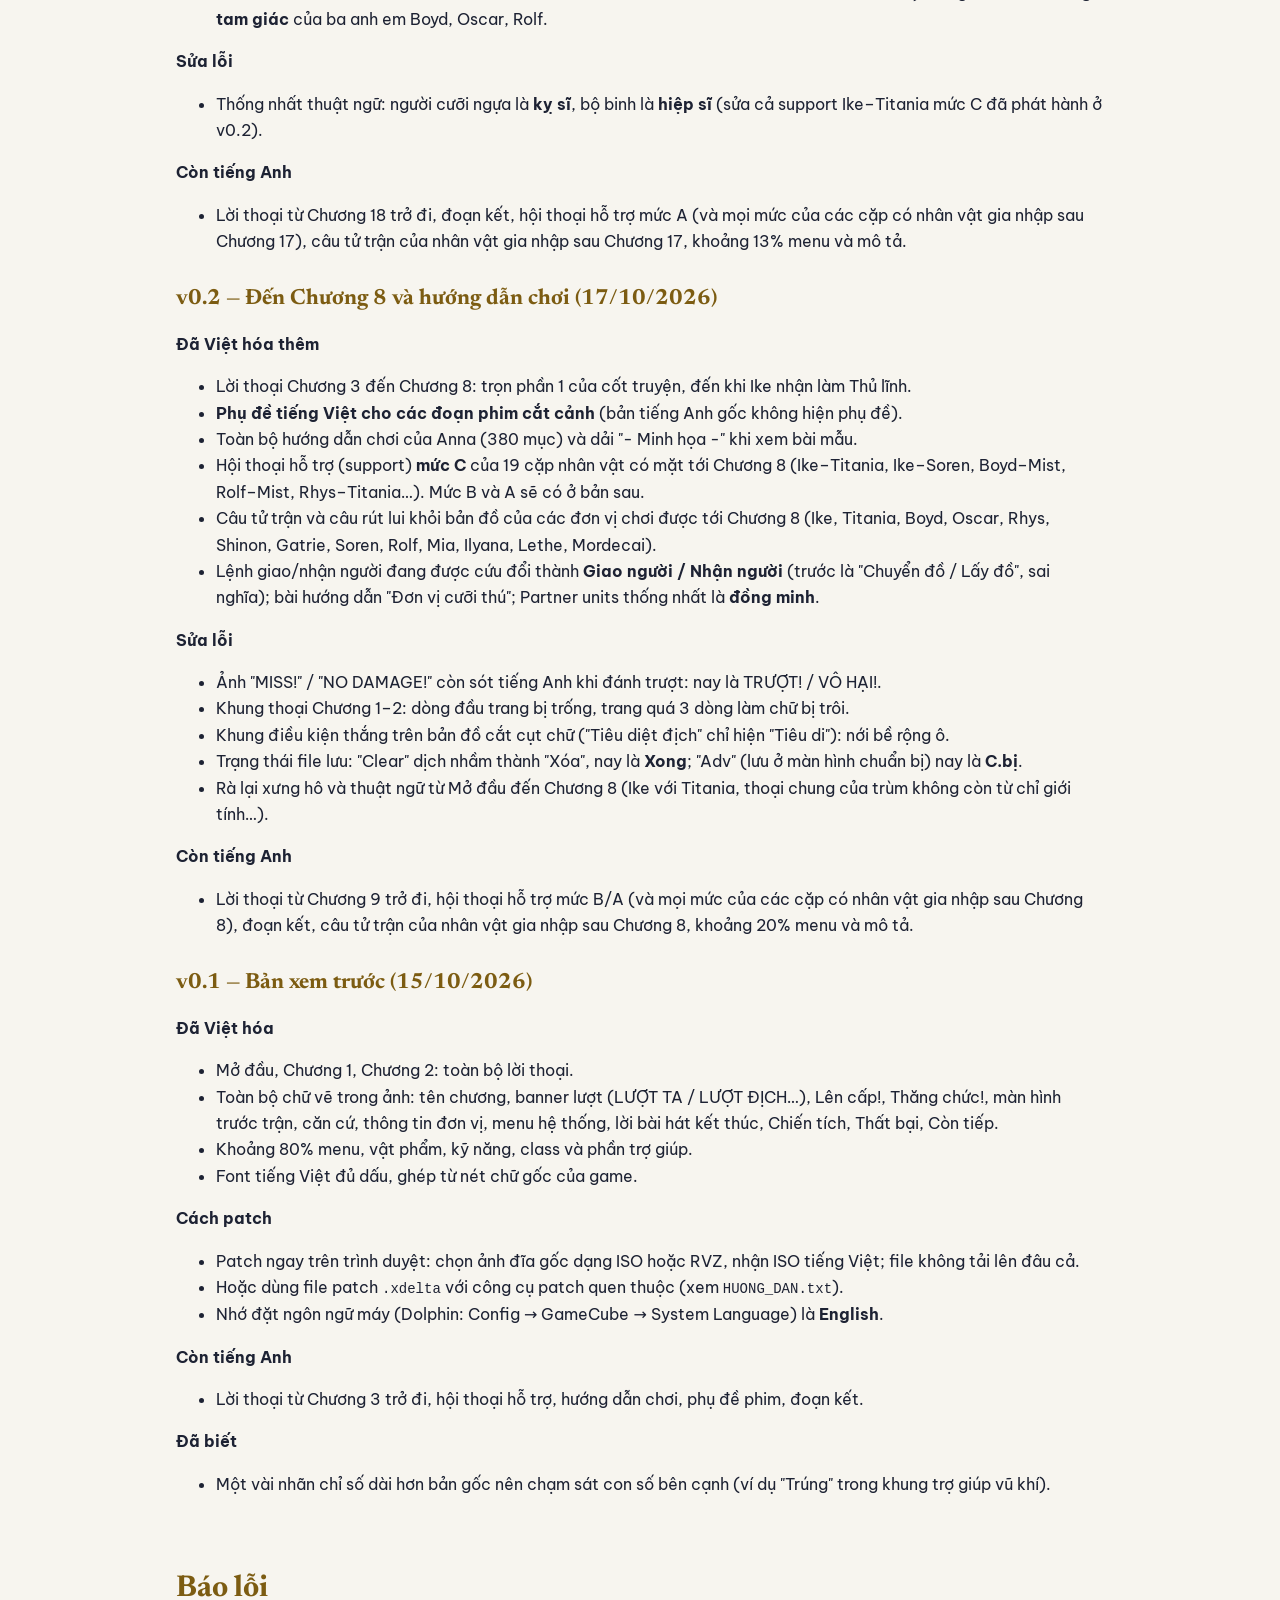
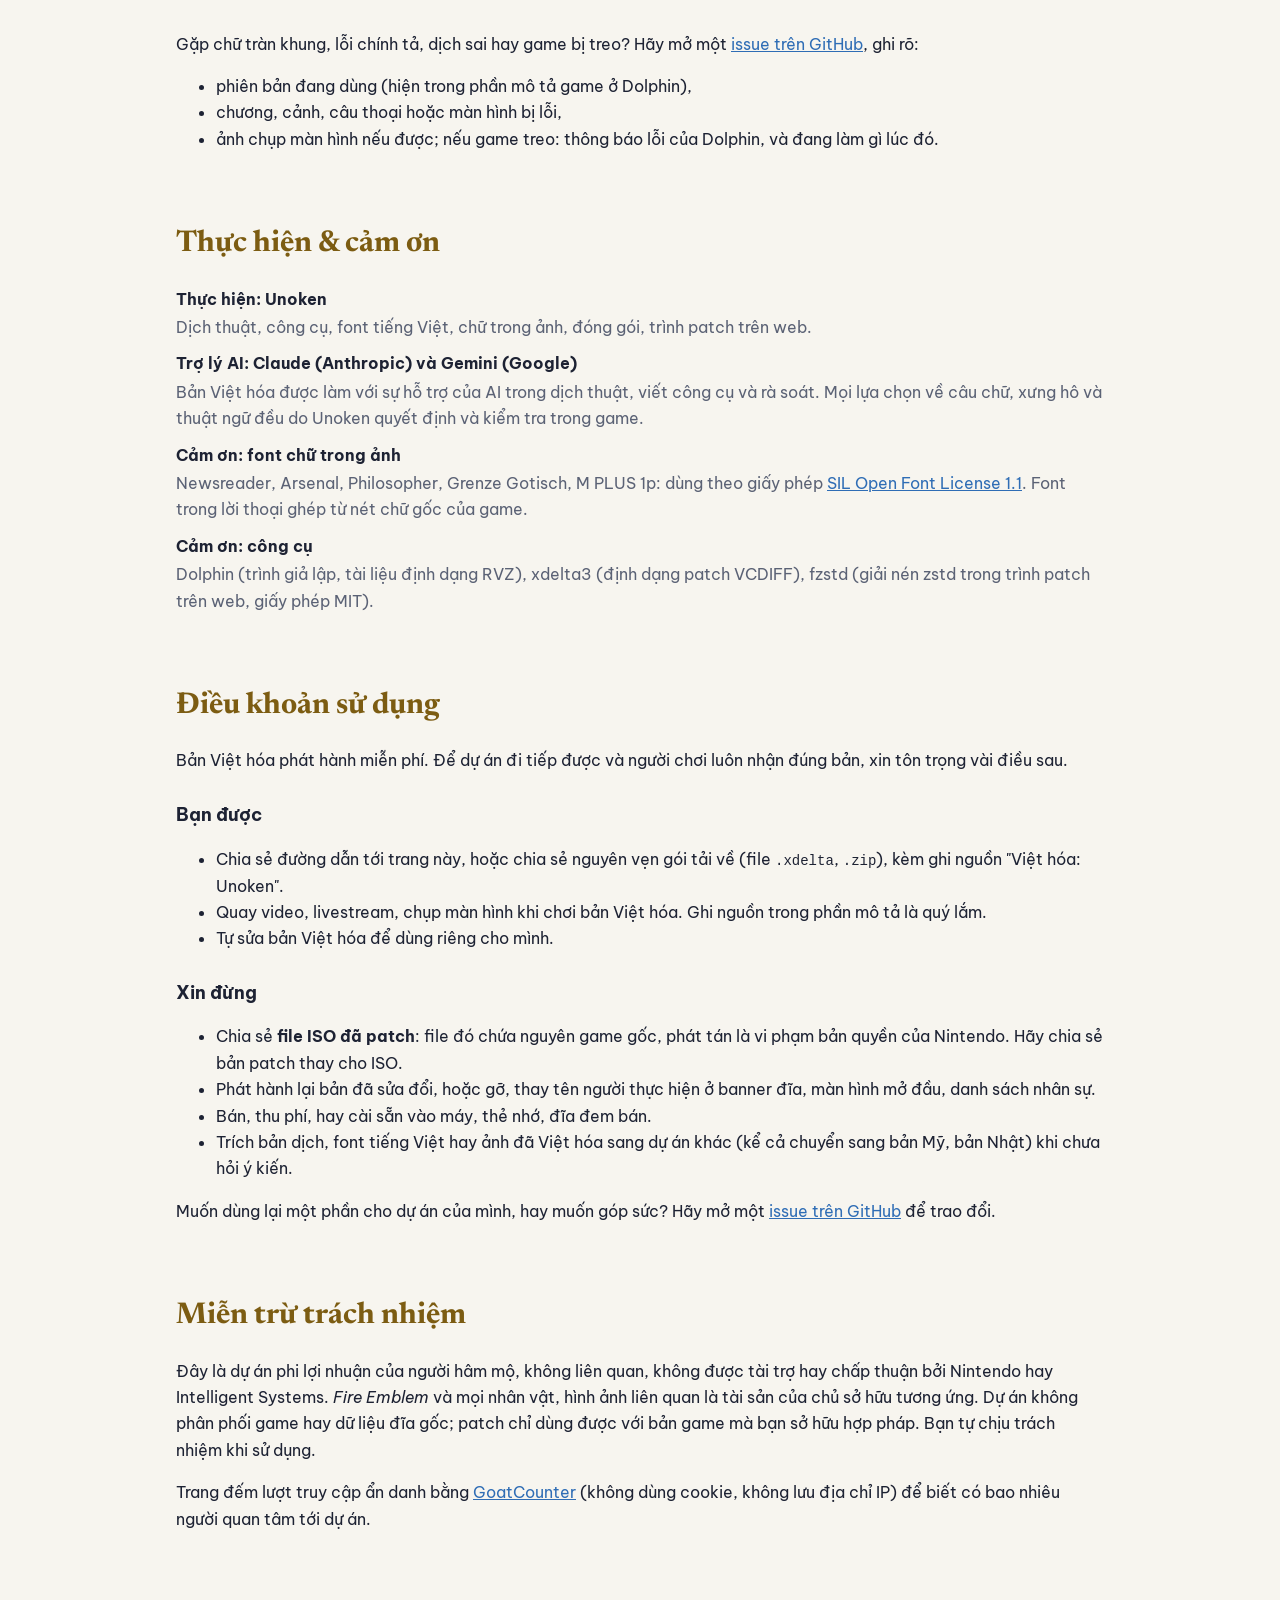
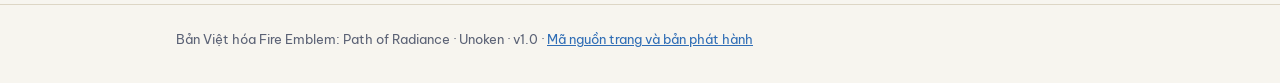
==== commit 096b8018: "Trang web v1.0 (2026-10-26)" ====
--- a/index.html
+++ b/index.html
@@ -12,7 +12,6 @@
 </head>
 <body>
 <header class="hero">
-  <button type="button" class="cafe-btn" data-open="moi-cafe"><span class="cup" aria-hidden="true">☕</span> Mời Unoken 1 ly cafe</button>
   <div class="wrap">
     <p class="kicker">Bản Việt hóa của người hâm mộ · GameCube</p>
     <h1>Fire Emblem: Path of Radiance</h1>
@@ -44,6 +43,7 @@
     <li><strong>Đã Việt hóa trọn vẹn</strong>: cốt truyện, đoạn kết, toàn bộ support, hướng dẫn chơi. Lỗi người chơi báo sẽ được sửa ở các bản 1.1, 1.2…</li>
   </ul>
   <div class="note">Gói tải về <strong>chỉ có file patch</strong> (.xdelta), không chứa game. Bạn cần tự có ảnh đĩa của mình, đúng bản <strong>châu Âu (PAL)</strong>.</div>
+  <div class="cafe-row"><button type="button" class="cafe-btn" data-open="moi-cafe"><span class="cup" aria-hidden="true">☕</span> Mời Unoken 1 ly cafe</button></div>
 </section>
 
 <section id="tien-do">
--- a/assets/style.css
+++ b/assets/style.css
@@ -22,10 +22,11 @@
 .wrap { max-width: 960px; margin: 0 auto; padding: 0 16px; }
 header.hero {
   background: radial-gradient(1200px 400px at 50% -80px, rgba(217,180,90,.18), transparent 70%), var(--bg2);
-  border-bottom: 1px solid var(--line); padding: 56px 0 40px; text-align: center; position: relative;
+  border-bottom: 1px solid var(--line); padding: 56px 0 40px; text-align: center;
 }
+.cafe-row { margin: 22px 0 0; }
 .cafe-btn {
-  position: absolute; top: 14px; right: 16px; font: inherit; font-size: 13px; font-weight: 700; cursor: pointer;
+  font: inherit; font-size: 13px; font-weight: 700; cursor: pointer;
   padding: 6px 14px; border-radius: 99px; border: 0; color: #1a1406;
   background: linear-gradient(135deg, #f0d68f, #d9b45a 55%, #c4922f);
   box-shadow: 0 4px 14px rgba(0, 0, 0, .35); transition: transform .15s;
@@ -34,11 +35,6 @@
 .cafe-btn .cup { display: inline-block; font-size: 15px; animation: cafe-tilt 2.6s ease-in-out infinite; }
 @keyframes cafe-tilt { 0%, 80%, 100% { transform: rotate(0); } 86% { transform: rotate(-14deg); } 93% { transform: rotate(10deg); } }
 @media (prefers-reduced-motion: reduce) { .cafe-btn .cup { animation: none; } }
-@media (max-width: 560px) {
-  header.hero { padding-top: 64px; }
-  .cafe-btn { font-size: 13px; padding: 6px 12px; right: 50%; transform: translateX(50%); }
-  .cafe-btn:hover { transform: translateX(50%) scale(1.04); }
-}
 .hero .kicker { color: var(--muted); letter-spacing: .14em; text-transform: uppercase; font-size: 13px; margin: 0; }
 .hero h1 {
   font-family: "Newsreader", Georgia, serif; font-weight: 700; color: var(--gold2);
